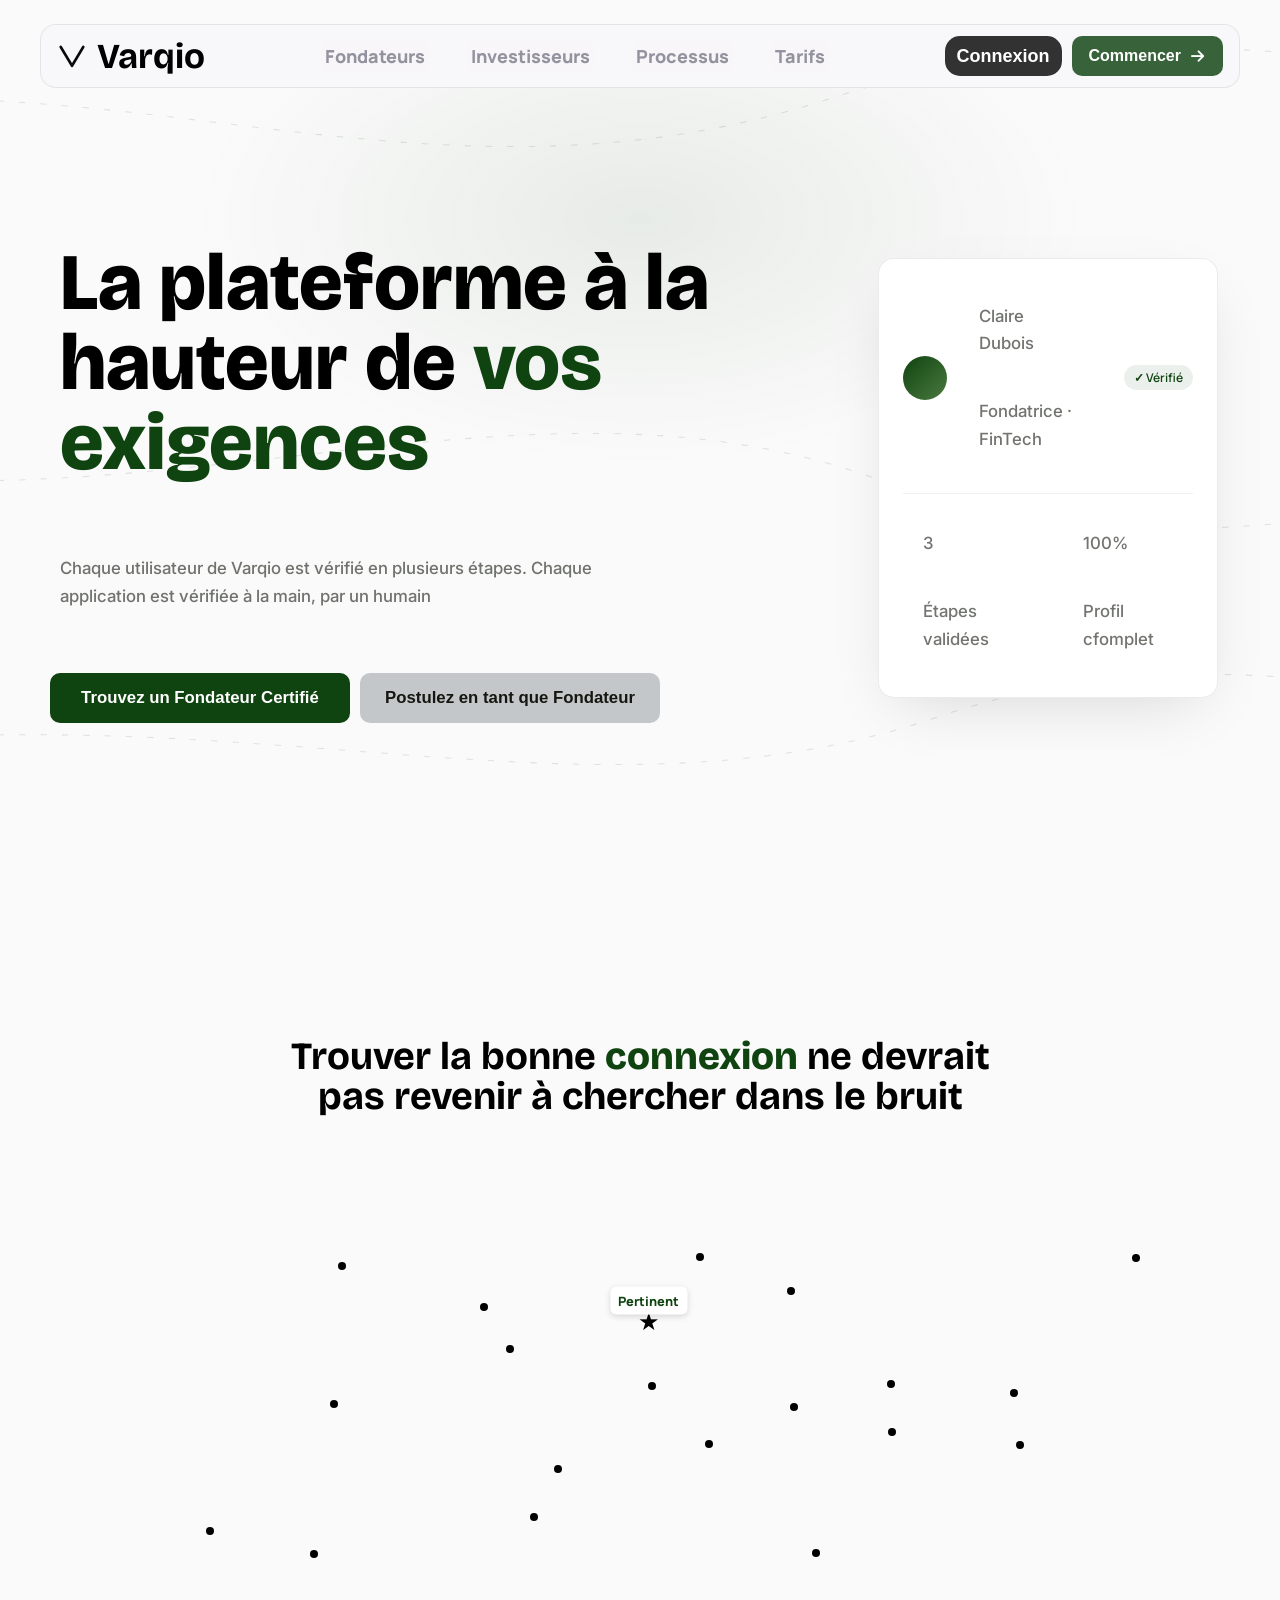
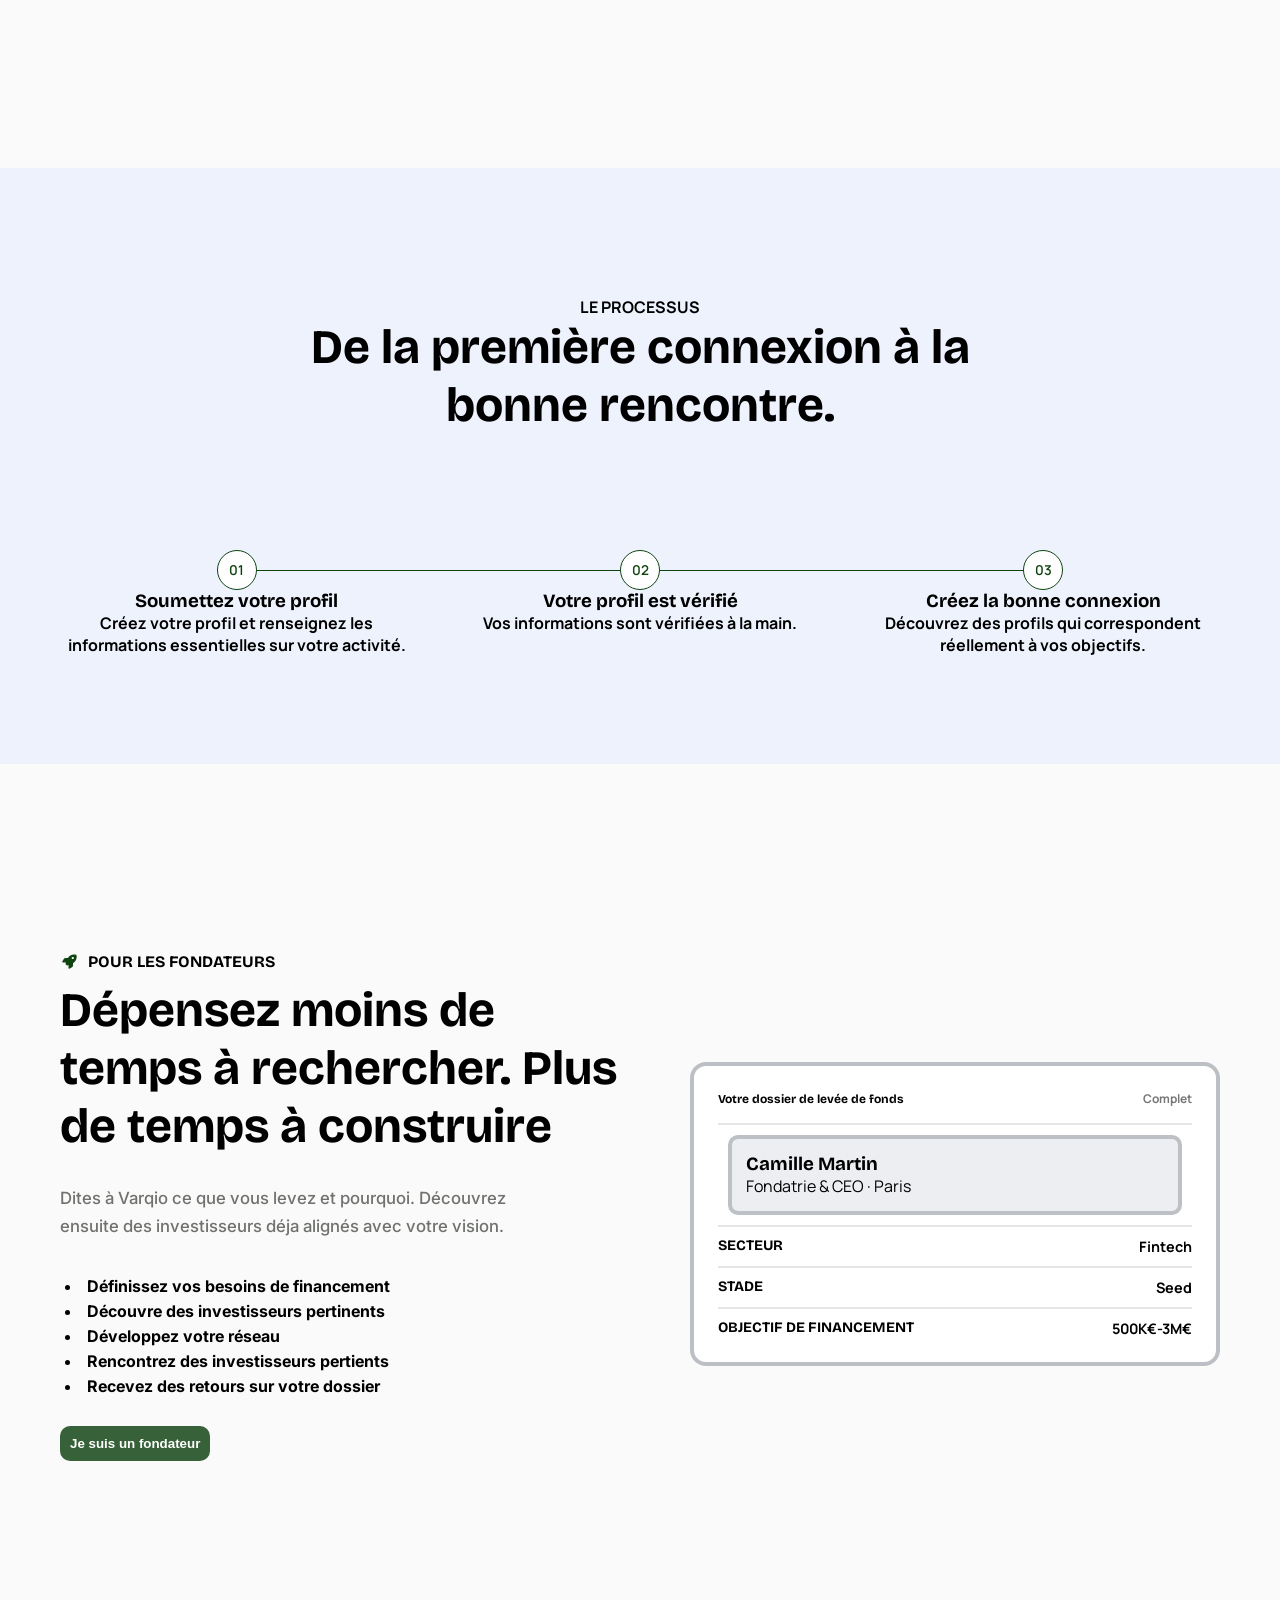
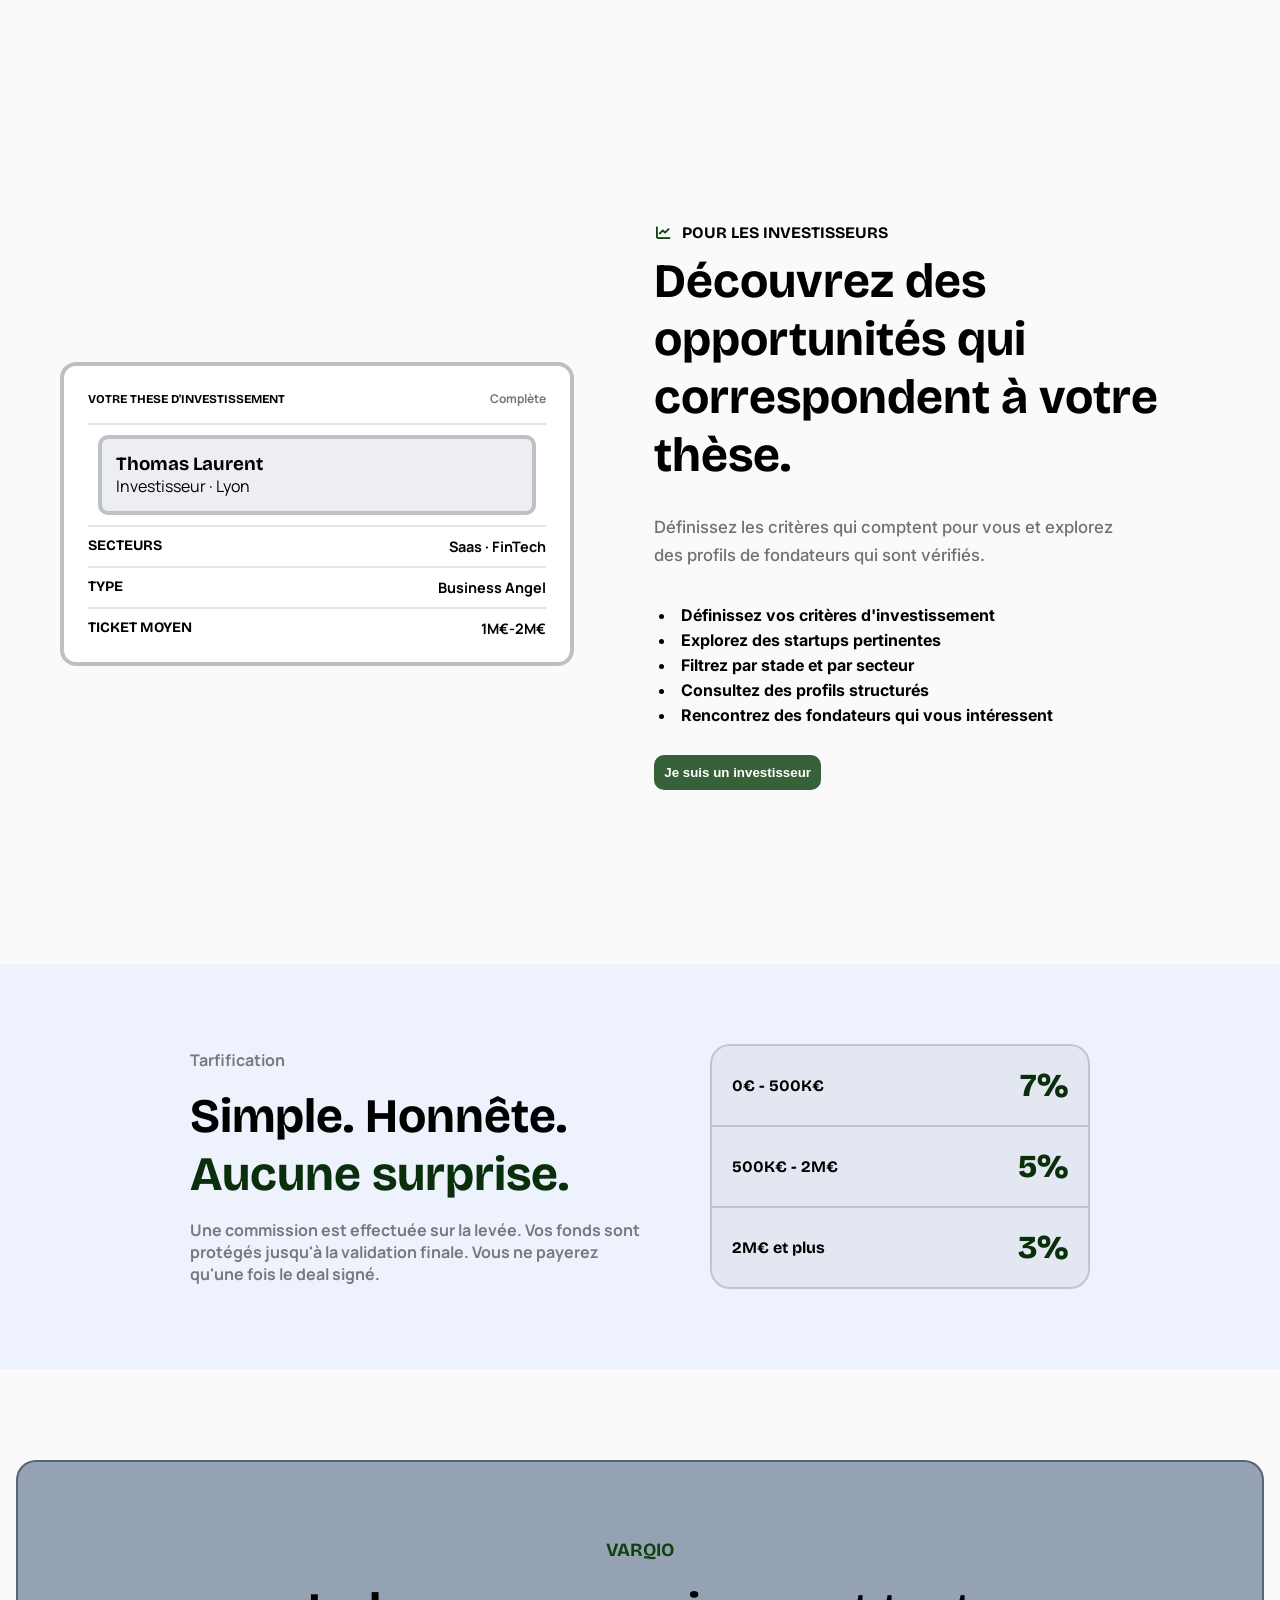
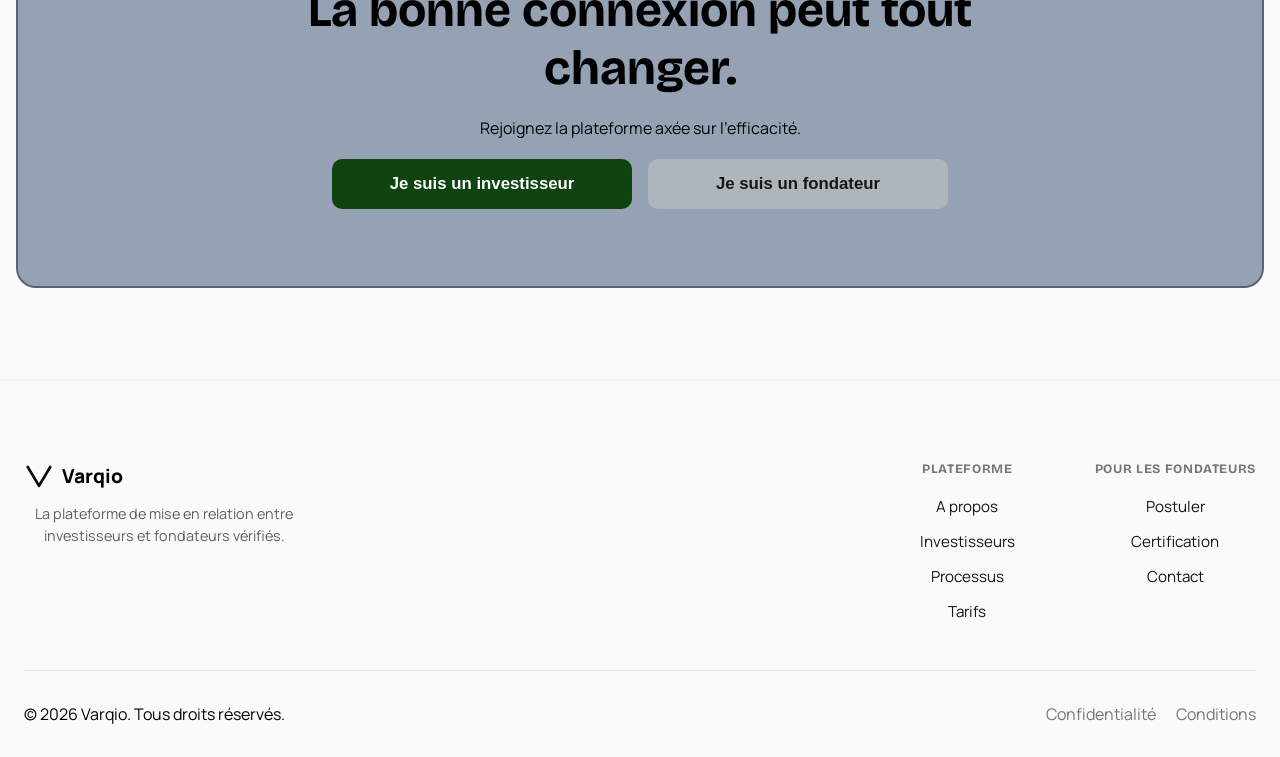
==== index.html @ ac3a2fd7 "Varqio 04/10/2026 v01" ====
<!DOCTYPE html>
<html lang="fr">
    <head>
        <meta charset="UTF-8">
        <meta name="viewport" content="width=device-width, initial-scale=1.0">
        <title>My Website</title> 
        <link rel="preconnect" href="https://fonts.googleapis.com">
        <link rel="preconnect" href="https://fonts.gstatic.com" crossorigin>
        <link href="https://fonts.googleapis.com/css2?family=Bricolage+Grotesque:opsz,wght@12..96,200..800&family=Inter:ital,opsz,wght@0,14..32,100..900;1,14..32,100..900&family=Manrope:wght@200..800&display=swap" rel="stylesheet">
        <link rel="stylesheet" href="CSS/Components/cards.css">
        <link rel="stylesheet" href="CSS/Components/buttons.css">
        <link rel="stylesheet" href="CSS/base/global.css">
        <link rel="stylesheet" href="CSS/base/typography.css">
        <link rel="stylesheet" href="CSS/Global/navbar.css">
        <link rel="stylesheet" href="CSS/Global/colors.css">
        <link rel="stylesheet" href="CSS/pages.css/home.css">
        <link rel="stylesheet" href="CSS/layout/footer.css">
        <link rel="stylesheet" href="CSS/layout/hero.css">
        <link rel="stylesheet" href="CSS/base/variables.css">
        <link rel="stylesheet" href="https://cdnjs.cloudflare.com/ajax/libs/font-awesome/6.7.2/css/all.min.css">
    </head>
    <body>
    <div class="scroll-progress"></div>
    <div class="bg-lines" aria-hidden="true">
        <svg class="bg-line bg-line-1" viewBox="0 0 1440 900" preserveAspectRatio="xMidYMid slice">
            <path d="M -200 150 C 200 50, 500 250, 900 120 S 1600 180, 1900 80"
                  fill="none" stroke="#0F4310" stroke-width="1" stroke-dasharray="6 14" />
        </svg>

        <svg class="bg-line bg-line-2" viewBox="0 0 1440 900" preserveAspectRatio="xMidYMid slice">
            <path d="M -200 450 C 250 550, 600 350, 950 480 S 1650 400, 1900 500"
                  fill="none" stroke="#0F4310" stroke-width="1" stroke-dasharray="6 14" />
        </svg>

        <svg class="bg-line bg-line-3" viewBox="0 0 1440 900" preserveAspectRatio="xMidYMid slice">
            <path d="M -200 750 C 300 650, 650 820, 1000 700 S 1650 780, 1900 680"
                  fill="none" stroke="#0F4310" stroke-width="1" stroke-dasharray="6 14" />
        </svg>
    </div>
        <nav class="navbar">

    <div>
        <button class="homeButton">
            <img src="Assets/Varqio-logo-LightTheme.svg" class="logoImage">
            <span class="logo-text">Varqio</span>
        </button>
    </div>

    <div class="nav-links">
        <a href="Pages/fondateurs.html" class="nvb-midlink">Fondateurs</a>
        <a class="nvb-midlink">Investisseurs</a>
        <a class="nvb-midlink">Processus</a>
        <a class="nvb-midlink">Tarifs</a>
    </div>

    <div class="nav-actions">
        <div class="right-navbar">
            <button class="right-navbtn">Connexion</button>
            <button class="request-button">Commencer<i class="fa-solid fa-arrow-right"></i></button>
        </div>

        <button class="menu-button" aria-label="Open menu">
            <span></span>
            <span></span>
            <span></span>
        </button>
    </div>

    </nav>
    <header class="hero">
        <div class="hero-grid">

        <div class="hero-content reveal-left">
            <div class="top-hero">
                <h1 class="home-h1"> La plateforme à la hauteur de <span> vos exigences</span></h1>
                
            </div>
            <p class="hero-p"> Chaque utilisateur de Varqio est vérifié en plusieurs étapes. Chaque application est vérifiée à la main, par un humain</p>
            <div class="hero-btns">
                <button class="investisseur-btn"> Trouvez un Fondateur Certifié </button>
                <button class="postul-btn"> Postulez en tant que Fondateur</button>
            </div>
        </div>

        <div class="hero-mockup reveal-up reveal-delay">
            <div class="founder-card">
                <div class="founder-card-top">
                    <div class="founder-avatar"></div>
                    <div>
                        <p class="founder-name">Claire Dubois</p>
                        <p class="founder-role">Fondatrice · FinTech</p>
                    </div>
                    <span class="verified-badge">✓ Vérifié</span>
                </div>
                <div class="founder-stats">
                    <div>
                        <p class="stat-value">3</p>
                        <p class="stat-label">Étapes validées</p>
                    </div>
                    <div>
                        <p class="stat-value">100%</p>
                        <p class="stat-label">Profil cfomplet</p>
                    </div>
                </div>
            </div>
        </div>

        </div>
        </header>
        <div class="homeprob">
            <div class="probspot">
                <h2 class="reveal-left"> Trouver la bonne <span>connexion</span> ne devrait pas revenir à chercher dans le bruit</h2>
                <div class="network reveal">

                </div>   
            </div>
        </div>
        <section class="HomeProcessus">

            <div class="homeprocess-header reveal-up">
                <p>LE PROCESSUS</p>
                 <h2>De la première connexion à la bonne rencontre.</h2>
            </div>

            <div class="process-line">
                
                <div class="process-connection"></div>

                <div class="process-step">
                    <span class="process-number">01</span>
                    <h3>Soumettez votre profil</h3>
                    <p>
                       Créez votre profil et renseignez
                        les informations essentielles sur votre activité.
                    </p>
                </div>

                <div class="process-step">
                    <span class="process-number">02</span>
                    <h3>Votre profil est vérifié</h3>
                    <p>
                       Vos informations sont vérifiées à la main.
                    </p>
                 </div>

                 <div class="process-step">
                        <span class="process-number">03</span>
                        <h3>Créez la bonne connexion</h3>
                    <p>
                       Découvrez des profils qui correspondent
                       réellement à vos objectifs.
                    </p>
                </div>

            </div>

        </section>
        <section  class="haudience-section">
            <div class="haudience-sec-content">
                <div class="ha-sec-left reveal-left">
                    <h4><i class="fa-solid fa-rocket"></i>POUR LES FONDATEURS</h4>
                    <h2>Dépensez moins de temps à rechercher. Plus de temps à construire</h2>
                    <p>Dites à Varqio ce que vous levez et pourquoi. Découvrez ensuite des investisseurs déja alignés avec votre vision.</p>
                    <ol class="audience-checklist">
                        <li>Définissez vos besoins de financement</li>
                        <li>Découvre des investisseurs pertinents</li>
                        <li>Développez votre réseau</li>
                        <li>Rencontrez des investisseurs pertients</li>
                        <li>Recevez des retours sur votre dossier</li>
                    </ol>
                    <button class="fond-btn" href="#">Je suis un fondateur</button>
                </div>
                <div class="has-card reveal-up reveal-delay">
                    <div class="has-header">
                        <h4 class="has-h4">Votre dossier de levée de fonds</h4>
                        <span>Complet</span>
                        
                    </div>
                    <hr>
                    <div class="has-profile">
                        <h3>Camille Martin</h3>
                        <span>Fondatrie & CEO · Paris </span>
                    </div>
                    <hr>
                    <div class="has-row">  <!-- has => Home Audience Section -->
                        <h4>SECTEUR</h4>
                        <strong>Fintech</strong>
                    </div>
                    <hr>
                    <div class="has-row">
                        <h4>STADE</h4>
                        <strong>Seed</strong>
                    </div>
                    <hr>
                    <div class="has-row-bottom">
                        <h4>OBJECTIF DE FINANCEMENT</h4>
                        <strong>500K€-3M€</strong>
                    </div>
                </div>
            </div>
        </section>
        <section  class="haudience-section">
            <div class="haudience-sec-content-2">
                <div class="has-card reveal-up reveal-delay">
                    <div class="has-header">
                        <h4 class="has-h4">VOTRE THESE D'INVESTISSEMENT</h4>
                        <span>Complète</span>
                        
                    </div>
                    <hr>
                    <div class="has-profile">
                        <h3>Thomas Laurent</h3>
                        <span>Investisseur · Lyon </span>
                    </div>
                    <hr>
                    <div class="has-row">  <!-- has => Home Audience Section -->
                        <h4>SECTEURS</h4>
                        <strong>Saas · FinTech</strong>
                    </div>
                    <hr>
                    <div class="has-row">
                        <h4>TYPE</h4>
                        <strong>Business Angel</strong>
                    </div>
                    <hr>
                    <div class="has-row-bottom">
                        <h4>TICKET MOYEN</h4>
                        <strong>1M€-2M€</strong>
                    </div>
                </div>
                <div class="ha-sec-left reveal-left">
                    <h4><i class="fa-solid fa-chart-line"></i>POUR LES INVESTISSEURS</h4>
                    <h2>Découvrez des opportunités qui correspondent à votre thèse.</h2>
                    <p>Définissez les critères qui comptent pour vous et explorez des profils de fondateurs qui sont vérifiés.</p>
                    <ol class="audience-checklist">
                        <li>Définissez vos critères d'investissement</li>
                        <li>Explorez des startups pertinentes</li>
                        <li>Filtrez par stade et par secteur</li>
                        <li>Consultez des profils structurés</li>
                        <li>Rencontrez des fondateurs qui vous intéressent</li>
                    </ol>
                    <button class="fond-btn" href="#">Je suis un investisseur</button>
                </div>
            </div>
        </section>
        
        <div class="tarif-home">
            <div class="tarif-h-content">
                <div class="tar-h-left reveal-left">
                    <p>Tarfification</p>
                    <h2>Simple. Honnête. <span>Aucune surprise.</span></h2>
                    <p>Une commission est effectuée sur la levée. Vos fonds sont protégés jusqu'à la validation finale. Vous ne payerez qu'une fois le deal signé.</p>
                </div>
                <div class="tar-h-card reveal-up reveal-delay">
                    <div class="pricing-row pricing-row-top"> 
                        <h4>0€ - 500K€</h4>
                        <strong>7%</strong>
                    </div>
                    <div class="pricing-row pricing-row-middle"> 
                        <h4>500K€ - 2M€</h4>
                        <strong>5%</strong>
                    </div>
                    <div class="pricing-row pricing-row-bottom"> 
                        <h4>2M€ et plus</h4>
                        <strong>3%</strong>
                    </div>
                </div>

            </div>
        </div>
        <div class="rej-home-div">
            <div class="rej-h-content">
                <div class="rej-home-card reveal-up">
                    <h3>VARQIO</h3>
                    <h2>La bonne connexion peut tout changer.</h2>
                    <p>Rejoignez la plateforme axée sur l'efficacité.</p>
                    <section class="rhc-btn-sec">                                               <!-- rhc = rejoindre - home- card  -->
                        <button class="investisseur-btn">Je suis un investisseur </button>
                        <button class="postul-btn">Je suis un fondateur</button>
                    </section>
                </div>
            </div>
        </div>
        <footer class="size-footer">
            <div class="footer-content">
                <div class="footer-brand">
                    <div class="footer-logo">
                        <img src="Assets/Varqio-logo-LightTheme.svg" class="logoImage">
                        <span class="footer-logo-text">Varqio</span>
                    </div>
                    <p class="footer-tagline">
                        La plateforme de mise en relation entre investisseurs et fondateurs vérifiés.
                    </p>
                </div>
                <div class="footer-links">
                    <div class="footer-col">
                        <h4>Plateforme</h4>
                        <a href="#">A propos</a>
                        <a href="#">Investisseurs</a>
                        <a href="#">Processus</a>
                        <a href="#">Tarifs</a>
                    </div>                                <!--MODIFIER CETTE PARTIE PLUS TARD-->
                    <div class="footer-col">
                        <h4>Pour les fondateurs</h4> 
                        <a href="#">Postuler</a>
                        <a href="#">Certification</a>
                        <a href="#">Contact</a>
                    </div>
                </div>
            </div>
            <div class="footer-bottom">
                <p>© 2026 Varqio. Tous droits réservés.</p>
                <div class="footer-legal">
                    <a href="#">Confidentialité</a>
                    <a href="#">Conditions</a>
                </div>
            </div>
        </footer>
        <script src="JS/points.js"></script>
        <script src="JS/process.js"></script>
        <script src="JS/menuButton.js"></script>
        <script src="JS/scrollReveal.js"></script>
        <script src="JS/scrollProgress.js"></script>
    </body>
</html>
---- CSS/Components/cards.css ----
.hero-homecard { 
    grid-template-columns: 1fr 1fr ;
    padding: clamp(18px, 1.8vw, 26px);
    background-color: #ffffff;
    border: 1px solid black;
    border-radius:  20px;
}

.probcard {
    border-left: 2px solid gray;
    width: 100%;
    max-width: 600px;
    min-height:300px;
    max-height: 500px;
    height: auto ;
    border: 2px solid black;
    background-color: #fff;
    text-align: left;
    border-radius: 10px;
    box-sizing: border-box;
    padding: 30px;
}

.cardicon {
    display:flex;
    justify-content: center;
    margin-bottom: 20px;
}

.has-card {
    width: 100%;
    

    border-radius: 16px;
    background-color: white;
    border: 4px solid #1e29384b;
    
    padding: 24px;
}

@media screen and (max-width: 1077px) {
    .has-card {
        max-width: 560px;
        margin: 0 auto;
    }
}
.has-header {
    display: flex;
    justify-content: space-between;
    align-items: center;;

    font-size: 0.75rem;
    font-weight: 700;
    color: #767676;
    margin-bottom: 16px;

}

.has-card hr {
    border: 1px solid rgba(0, 0, 0, 0.1)
}
.has-row {
    display: flex;
    justify-content: space-between;

    font-size: 0.9rem;
    font-weight: 700;

    padding: 10px 0;
}

.has-row-bottom {
    display: flex;
    justify-content: space-between;

    font-size: 0.9rem;
    font-weight: 700;

    padding: 10px 0 0 0;
}

.has-profile {
    display: flex;
    flex-direction: column;

    border-radius: 10px;
    border: 4px solid #bdc0c4;
    background-color: #24395e15;


    padding: 14px;
    margin: 10px;
}

.has-profile h3, .has-profile span{
    text-align: left;
}

.tar-h-card {
    width: 100%;
    max-width: 400px;

    margin: 0 auto; /* centre la carte dans sa colonne */

    border-radius: 20px;
    background-color: #bdc1c938;
}


.pricing-row {
    display: flex;
    justify-content: space-between;
    align-items: center;

     padding: clamp(14px, 2vw, 20px);
}

.pricing-row h4{
    font-family: 'Bricolage Grotesque', sans-serif;
}

.pricing-row > strong{
    font-size: clamp(1.6rem, 4vw, 2rem);
    font-family: 'Bricolage Grotesque', sans-serif;
    font-weight: 900;
    color: var(--couleur-maindeep1);
}

.pricing-row-top {
    border-width: 2px 2px 1px 2px;
    border-style: solid;
    border-color: rgba(0, 0, 0, 0.15);
    border-radius: 20px 20px 0 0;
}

.pricing-row-middle {
    border-width: 1px 2px;
    border-style: solid;
    border-color: rgba(0, 0, 0, 0.15);
}

.pricing-row-bottom {
    border-width: 1px 2px 2px 2px;
    border-style: solid;
    border-color:rgba(0, 0, 0, 0.15);
    border-radius: 0 0 20px 20px;
}

.rej-home-card {
    position: relative;
    overflow: hidden;

    width:100%;

    display: flex;
    flex-direction: column;
    align-items: center;
    justify-content: center;

    background-color: #2c476c7c;
    border-radius: 20px;
    border: 2px solid #0d152071;

   
    gap: 20px;
    margin: 40px auto;
    padding: clamp(28px, 6vw, 80px);
}

.rej-home-card::before {
    content: "";
    position: absolute;
    inset: 0;

    background-image: radial-gradient(
        circle at center,
        #0f4310b2,
        #98a6b8
    );

    opacity: 0;
    z-index: 0;

    transition: opacity 2.5s ease;
}

.rej-home-card:hover::before {
    opacity: 1;
}

.rej-home-card > * {
    position: relative;
    z-index: 1;
}

.rej-home-card h3 {
    color: var(--coul-princ)
}

.rej-home-card h2 {
    max-width:70%;
}
---- CSS/Components/buttons.css ----
.request-button {
  display: inline-flex;
  align-items: center;
  justify-content: center;

   gap: 8px;

  
  border-radius: 10px;
  height: 40px;
  padding: 10px 16px;
    
  background: #0f4310d2;
  color: white;

  border: none;
  cursor: pointer;

  position: relative;
  overflow: hidden;

  transition: border-color 0.25s ease, background-color 0.5s ease;
  
  font-weight: 600;
  font-size: 1rem;
}
.request-button:hover {
  border-color: #0F4310;
  background-color: #0f4310;
}

@media (max-width: 749px) { 
    .request-button {
        min-width: 50%;
    }
    .right-navbtn {
        min-width: 50%;
    }
}


.investisseur-btn {
    max-width:80%;
    height: 50px;
    
    padding: 16px;
    
    align-items: center;
    border-radius: 6px;

    background-color: #0F4310;
    color: white;
    border: none;
    transition: transform 0.25s ease, box-shadow 0.25s ease;

    cursor: pointer;
} 
.investisseur-btn:hover {
    transform: translate(0px, -2px); 
    box-shadow: 0 8px 24px -6px #0F4310;
} 

.investisseur-btn:hover,
.request-button:hover {
    background-color: var(--couleur-maindeep1);
    transform: translateY(-2px);
    box-shadow: 0 8px 24px -6px var(--couleur-main1);
}


.postul-btn {
    max-width:80%;
    padding: 16px;
    border-radius: 6px;
    background-color: #b6bbbdcc;
    border: 2px solid rgb(85, 80, 80);
    cursor: pointer;

    border-color: rgba(20, 23, 15, 0.2);
    color: var(--encre);

}

.postul-btn:hover {
    border-color: var(--couleur-maindeep1);
    color: var(--couleur-maindeep1);
    transform: translateY(-2px);
}

.investisseur-btn,
.postul-btn,
.request-button {
    display: inline-flex;
    align-items: center;
    justify-content: center;
    gap: 8px;

    border-radius: 10px;
    border: 1.5px solid transparent;

    font-family: 'Space Grotesk', sans-serif;
    font-weight: 600;
    cursor: pointer;

    transition: background-color 0.25s ease, border-color 0.25s ease, transform 0.15s ease, box-shadow 0.25s ease;
}

.investisseur-btn,
.postul-btn {
    height: 50px;
    padding: 0 22px;
    font-size: 1.05rem;
    width: 300px;
}

.hero-btns {
    display: flex;
    margin: 10px ;
    gap: 10px;
}


.investisseur-btn:hover,
.request-button:hover {
    background-color: var(--couleur-main1);
    transform: translateY(-2px);
    box-shadow: 0 8px 24px -6px var(--couleur-maindeep1);
}
@media screen and (max-width: 900px) {
    .hero-btns {
        display: flex;
        justify-content: center;
        flex-wrap: wrap;
        margin:10px;
        gap: 10px;
    }
    .investisseur-btn,
    .postul-btn {
        height: 50px;
        padding: 0 22px;
        font-size: 1.05rem;
        width: 300px;
    }   
}

.fond-btn {
    max-width: max-content;
    background-color: #376239;
    color: white;
    font-weight: 600;
   
    border-radius: 10px;
    border:none;
    padding: 10px;
    margin: 15px 15px 15px 0;
    transition: transform 0.8s ease-in-out, box-shadow 0.8s ease, background-color 0.8s ease;
}

.fond-btn:hover {
    cursor: pointer;
    transform: scale(1.05);
    background-color: var(--couleur-main1);
    box-shadow: 0 0 20px  0.5px #0F4310;
}

.has-btn {
    display: flex;
    align-items: center;
    justify-content: space-between;
    
    gap: 8px;

    width: 100%;

    padding: 10px;
    margin-top: 15px;

    border-radius: 10px;
    border: none;

    background-color: #0F4310;
    color: white;

    font-family: 'Bricolage Grotesque', sans-serif;
    font-weight: 600;
    font-size: 1rem;

    cursor: pointer;
    transition: background-color 0.5s ease 0.1s, transform 0.5s ease 0.1s;
}

.has-btn:hover {
    background-color: #0A2F0C;
    transform: translate(0, -4px);
}

.has-btn i {
    background: transparent;
    transition: transform 0.5s ease;
}

.has-btn:hover i {
    transform: translate(6px, 0);
}
---- CSS/base/global.css ----
* {
    margin: 0;
    padding: 0;
    box-sizing: border-box;
}

:root {
    font-size: 16px;
}

html {
    overflow-x: clip;
}

@media (prefers-reduced-motion: no-preference) {
    html {
        scroll-behavior: smooth;
    }
}

body {
    display: flex;
    flex-direction: column;
    justify-content: center;
    text-align: center;
    
    background-color: #FAFAFA;
    color: black;
    font-family: "Manrope", sans-serif;    
}


.resizing * {
    transition: none !important;
}

::selection {
    background-color: #0f4310;
    color: #ffffff;
}

/* Barre de défilement */
::-webkit-scrollbar {
    width: 10px;
}

::-webkit-scrollbar-track {
    background: transparent;
}

::-webkit-scrollbar-thumb {
    width:10px;

    background-color: rgba(15, 67, 16, 0.4);
    border-radius: 20px;

    border: 2px solid #FAFAFA;
    background-clip: padding-box;
}

::-webkit-scrollbar-thumb:hover {
    background-color: rgba(15, 67, 16, 0.6);
    border-width: 1px;
}

.scroll-progress {
    position: fixed;
    top: 0;
    left: 0;

    height: 3px;
    width: 0%;

    background-color: #0F4310;

    z-index: 200;

    transition: width 0.1s ease-out;
}

.bg-lines {
    position: fixed;
    inset: 0;

    z-index: -1;
    opacity: 0.12;

    pointer-events: none;
    overflow: hidden;
}

.bg-line {
    position: absolute;
    top: 0;
    left: -10%;

    width: 120%;
    height: 100%;

    will-change: transform, translate;
}

/* Deux animations par ligne : X (propriété "translate") et Y (propriété "transform"),
   avec des durées différentes pour que les arrêts ne coïncident jamais */
.bg-line-1 {
    animation:
        driftX1 16s linear infinite alternate,
        driftY1 11s linear infinite alternate;
}

.bg-line-2 {
    animation:
        driftX2 19s linear infinite alternate,
        driftY2 13s linear infinite alternate;
}

.bg-line-3 {
    animation:
        driftX3 21s linear infinite alternate,
        driftY3 17s linear infinite alternate;
}

@keyframes driftX1 { from { translate: 0 0; }     to { translate: -12% 0; } }
@keyframes driftY1 { from { transform: translateY(0); }    to { transform: translateY(40px); } }

@keyframes driftX2 { from { translate: -10% 0; }  to { translate: 8% 0; } }
@keyframes driftY2 { from { transform: translateY(0); }    to { transform: translateY(-50px); } }

@keyframes driftX3 { from { translate: 6% 0; }    to { translate: -10% 0; } }
@keyframes driftY3 { from { transform: translateY(25px); } to { transform: translateY(-30px); } }

@media (prefers-reduced-motion: reduce) {
    .bg-line {
        animation: none;
    }
}

.reveal,
.reveal-left,
.reveal-up {
    opacity: 0;
    transition: opacity 0.7s ease, transform 0.7s ease;
}

.reveal-left {
    transform: translateX(-30px);
}

.reveal-up {
    transform: translateY(24px);
}

.reveal.visible,
.reveal-left.visible,
.reveal-up.visible {
    opacity: 1;
    transform: translate(0, 0);
}

.reveal-delay {
    transition-delay: 0.18s;
}

@media (prefers-reduced-motion: reduce) {
    .reveal,
    .reveal-left,
     .reveal-up {
        opacity: 1;
        transform: none;
        transition: none;
     }
}
---- CSS/base/typography.css ----
.display-large {
    font-family: "Space Grotesk", sans-serif;
    font-size: 64px;
    font-weight: 600;
}

.display-medium {
    font-family: "Space Grotesk", sans-serif;
    font-size: 44px;
    font-weight: 600;
}

.headline-large {
    font-family: "Space Grotesk", sans-serif;
    font-size: 32px;
    font-weight: 600;
}

.body-large {
    font-family: Inter, sans-serif;
    font-size: 16px;
    font-weight: 400;
}

.label-small {
    font-family: "Plus Jakarta Sans", sans-serif;
    font-size: 12px;
    font-weight: 400;
    color: #938f97;
}

.nvb-midbtn{
    font-family:"Space Grotesk", sans-serif;
    font-size: 19px;
}

h1, h2, h3, h4, h5, h6, p{
    color: black;
}
h1, h2, h3, h4 {
    font-family: 'Bricolage Grotesque', sans-serif;
}

.home-h1 {
    font-weight: 800;
    font-size: clamp(3rem, 5vw + 1rem, 6rem);
    text-align: left;
    color: black;
}



@media screen and (max-width: 1020px) {
    .home-h1 {
        text-align: center;
    }
}

h2 {
    font-size: clamp(1.9rem, 4vw + 0.8rem, 3rem);
    font-weight: 700;
    color: black;
}



.HomeProcessus p {
    font-weight: 700;
}
---- CSS/Global/navbar.css ----
.navbar {
    display: flex;
    justify-content: space-between;
    align-items: center;

    position: sticky;
    top: 24px;
    z-index: 100;

    width: min(1200px, calc(100% - 32px));
    height: 64px;

    margin: 24px auto 0;
    padding: 0 16px;

    border: 1px solid rgba(0, 0, 0, 0.08);
    border-radius: 16px;

    background-color: rgba(248, 247, 250, 0.97);

    box-sizing: border-box;
}

.logo-text {
    font-size: 35px;
    font-family: 'Bricolage Grotesque', sans-serif;
    color: black;
    font-weight: 700;
}

.logoImage {
    width: 30px;
}

.homeButton {
    display: flex;
    align-items: center;
    gap: 10px;

    background: none;
    border: none;
}

.menu-button {
    display: flex;
    flex-direction: column;
    justify-content: center;
    align-items: center;

    gap: 5px;

    width: 40px;
    height: 40px;

    padding: 0;

    border: 2px solid rgba(128, 128, 128, 0.6);
    border-radius: 13px;

    background: none;
    cursor: pointer;
}

.menu-button span {
    display: block;

    width: 22px;
    height: 3px;

    background-color: rgb(100, 100, 100);

    transition:
        transform 0.3s ease,
        opacity 0.3s ease;
}

.menu-button.open span:nth-child(1) {
    transform: translate(0, 8px) rotate(45deg) scale(1.2);
}

.menu-button.open span:nth-child(2) {
    opacity: 0;
}

.menu-button.open span:nth-child(3) {
    transform: translate(0, -8px) rotate(-45deg) scale(1.2);
}

.nav-links {
    display: flex;
    flex-direction: column;
    gap: 20px;

    position: absolute;

    top: calc(100% + 10px);
    left: 0;
    right: 0;

    padding: 20px;

    background: #F8F7FA;

    border: 1px solid rgba(0, 0, 0, 0.08);
    border-radius: 16px;

    box-sizing: border-box;

    opacity: 0;
    visibility: hidden;
    transform: translateY(-8px);
    pointer-events: none;

    transition:
        opacity 0.4s ease,
        transform 0.4s ease,
        visibility 0s linear 0.25s;
}


.nav-links.open {
    opacity: 1;
    visibility: visible;
    transform: translateY(0);
    pointer-events: auto;

    background: rgba(255, 255, 255, 0.9);
    transition:
        opacity 0.4s ease,
        transform 0.4s ease,
        visibility 0s linear 0s;

}

.nvb-midlink {
    font-size: 18px;

    color: #93939f;
    background-color: #f8f7fabb;

    user-select:none;

    font-weight: 800;
    
    border-radius: 12px;

    text-decoration: none;

    padding: 5px;

    border: none;

    transition: background-color 0.4s ease;
}

.nvb-midlink:hover {
    background-color: rgba(200, 200, 200, 1);
    cursor: pointer;
}

.right-navbtn {
    color: white;
    background-color: rgba(0, 0, 0, 0.8);
    font-weight: 700;
    font-size: 18px;

    border-radius: 15px;
    padding: 8px 12px;
    height: 40px;

    border: none;

    transition: background-color 0.4s ease;
}

.right-navbtn:hover {
    background-color: rgba(140, 140, 140, 1);
}

.nav-actions {
    display: flex;
    align-items: center;
    gap: 16px;
}

.right-navbar {
    display: flex;
    align-items: center;
    gap: 10px;
}

@media (max-width: 749px) {
    .right-navbar {
        display: none;
    }

    .right-navbar.in-menu {
        display: flex;
        flex-direction: column;
        gap: 15px;
        width: 100%;
    }
}

@media (min-width: 1100px) {

    .menu-button {
        display: none;
    }

    .nav-links {
        position: static;

        display: flex;
        flex-direction: row;
        align-items: center;
        gap: 36px;

        padding: 0;
        background: none;
        border: none;
        border-radius: 0;

        opacity: 1;
        visibility: visible;
        transform: none;
        pointer-events: auto;
        transition: none;
    }

    .right-navbar {
        font-family: "Space-Grotesk", sans-serif;
        font-size: 21px;
        font-weight: 700;
    }
}
---- CSS/Global/colors.css ----
:root {
    --coul-princ: #0f4310;
    --coul-secondaire: rgb(100, 100, 100);
    --coul-tertiaire: #edf2fc;
}
---- CSS/pages.css/home.css ----
.homeprob {
    display: flex;
    justify-content: center;
    padding:40px;
    min-height: 100vh;
    max-height: 100vh;
    align-items: center;
}

.probspot{
    max-width: 1300px ;  
    width: 100%;
    margin: 0 auto;
    display: flex;
    flex-direction: column;
    align-items: center;
}

.probspot h2{
    text-align: center;
    max-width: 750px;
    margin: 0 auto 20px;
    font-size: clamp(2rem, 3vw, 3rem);
    line-height: 1.05;
}

.hcardspot {
    display: flex;
    flex-wrap: wrap;
    justify-content: center ;
    width: 100%;
    gap: 70px;
    margin: 75px auto 0;
}

.probspot span {
    color: var(--coul-princ);
    font-weight: 800;
}


i {
    background-color: transparent;
    border-radius: 3px;
    font-size: 15px;
    color: #ffff;
    padding: 2px;
}

.optioncardh {
    display: flex;
    align-items: center;
    gap: 15px;
    transition: transform 0.2s ease;
    padding: 5Px;
}


.optioncardh:hover {
    transform: translate(6px, 0)
}

.network {
    position: relative;

    -webkit-tap-highlight-color: transparent;

    width: min(1300px, calc(100% - 40px));
    height: clamp(260px, 70vw, 400px);

    max-width: 1300px;

    overflow: hidden;
    z-index: 1;

    margin: 4rem auto 0;
}

.point {
    position: absolute;

    -webkit-tap-highlight-color: transparent;
    -webkit-user-select: none;
    user-select: none;

    width: 8px;
    height: 8px;

    border-radius: 50%;
    background: #000000;
    outline: none;

    transform: translate(-50%, -50%);

    z-index: 1;
}

.star {
    width: auto;
    height: auto;

    background: none;
    font-size: 24px;

    z-index: 10;
}

.star::before {
    content: "★" ;
}

.point-label {
    position: absolute;
    left: 50%;
    bottom: 22px;

    transform: translate(-50%, 0);

    opacity: 0;
    pointer-events: none;

    white-space: nowrap;

    padding: 5px 8px;
    border-radius: 6px;

    background: #ffffff;
    box-shadow: 0 2px 6px rgba(0, 0, 0, 0.15);

    font-size: 0.8rem;
    color: #000;

    z-index: 20;

    transition: opacity 0.3s ease;
}

.point:hover .point-label {
    opacity: 1;
}

.point.active .point-label {
    opacity: 1;
}

/* Label collé à un point proche du bord gauche : s'étend vers la droite */
.point-label.label-left {
    left: 0;
    transform: translate(0, 0);
}

/* Label collé à un point proche du bord droit : s'étend vers la gauche */
.point-label.label-right {
    left: auto;
    right: 0;
    transform: translate(0, 0);
}


/* Moins de points = ils peuvent être un peu plus gros et visibles sur petit écran */
@media (max-width: 500px) {
    .point {
        width: 10px;
        height: 10px;
    }
}

.HomeProcessus {
    height: auto;
    padding: 8rem 5%;

    display: flex;
    flex-direction: column;
    align-items: center;

    background-color: #edf2fc;
}


.homeprocessdiv {
    background-color: blue;
}

.homeprocess-header {
    text-align: center;
    max-width: 700px;
    margin-bottom: 6rem;
}

.process-step {
    width: 30%;
    text-align: center;

    opacity: 0;
    transform: translateY(30px);

    transition:
        opacity 0.7s ease,
        transform 0.7s ease;
}

.process-step.visible {
    opacity: 1;
    transform: translateY(0);
}

.process-line {
    position: relative;

    width: 100%;
    max-width: 1200px;

    display: flex;
    justify-content: space-between;
    align-items: flex-start;

    top: 20px;
}

.process-connection {
    position: absolute;

    top: 20px;
    left: 15%;
    right: 15%;

    height: 1px;

    background: #0F4310;

    transform: scaleX(0);
    transform-origin: left;

    transition: transform 1s ease;

    z-index: 0;
}

.process-line.visible .process-connection {
    transform: scaleX(1);
}

.process-number {
    display: inline-flex;
    align-items: center;
    justify-content: center;

    width: 40px;
    height: 40px;

    border: 1px solid #0F4310;
    border-radius: 50%;

    background: white;
    color: #0F4310;

    font-size: 0.85rem;
    font-weight: 600;

    position: relative;
    z-index: 2;
}

@media (max-width: 900px) {

    .HomeProcessus {
        height:auto;
        padding: 100px;
    }
    .process-line {
        flex-direction: column;
        align-items: stretch;

        gap: 2.5rem;
    }

    .process-step {
        width: 100%;
        max-width: 420px;

        display: flex;
        flex-direction: column;
        align-items: flex-start;
        text-align: left;

        padding-left: 60px;
        position: relative;
    }

    /* Le numéro sort de son flux normal, se colle à gauche */
    .process-step .process-number {
        position: absolute;
        top: 0;
        left: 0;
    }

    /* La ligne verticale passe par le centre des numéros, donc à gauche */
    .process-connection {
        top: 20px;
        left: 20px;
        right: auto;

        width: 1px;
        height: calc(100% - 0px);

        transform: scaleY(0);
        transform-origin: top;
    }

    .process-line.visible .process-connection {
        transform: scaleY(1);
    }
}


.haudience-section {
    width: 100vw;

    align-items: center;
    justify-content: center;
}

.haudience-sec-content {
    min-height: 100vh;
    display:grid;
    grid-template-columns: 1.1fr 1fr;
    align-items: center;
    justify-content: center;
    
    max-width: 1300px;
    margin: 0 auto;
    padding: 6rem 60px;
    gap: 3rem;
}

.ha-sec-left {
    display:flex;
    flex-direction: column;
    justify-content: left;

    gap: 10px;
}


.ha-sec-left h2{
    text-align: left;
}
.ha-sec-left p {
    width: 90%;
    max-width: 600px;
    
    margin: 0;

    text-align: left;
    font-size: 1.05rem;
    line-height: 1.65;
    padding: 20px 20px 20px 0;
    
    color: var(--mutée);
    font-weight: 500;
    font-family: 'Inter', sans-serif;
}

.ha-sec-left h4 {
    display: flex;
    align-items: center;
    gap: 10px;

    text-align: left;
}

.ha-sec-left h4 i {
    color: #0F4310;
    font-size: 0.9em;
    background-color: transparent;
}

.ha-sec-left li {
    list-style: disc; 
    list-style-position: inside;
    text-align:left;
    font-family: 'Inter', sans-serif;
    
    font-weight: 700;
    margin: 5px;
}

.haudience-sec-content-2 {
    min-height: 100vh;
    display:grid;
    grid-template-columns: 1fr 1.1fr;
    align-items: center;
    justify-content: center;
    
    max-width: 1300px;
    margin: 0 auto;
    padding: 6rem 60px;
    gap: 5rem;
}

@media screen and (max-width: 1077px) {
    .haudience-sec-content,
    .haudience-sec-content-2 {
        display: flex;
        align-items: stretch;
        min-height: auto;
        padding: 4rem 20px;
        gap: 2.5rem;
    }

    .haudience-sec-content {
        flex-direction: column;
    }

    .haudience-sec-content-2 {
        flex-direction: column-reverse;
    }

    .ha-sec-left {
        width: 100%;
    }
}

.tarif-home {
    display: flex;
    justify-content:center;
    align-items: center;

    height: auto;
    min-height:400px;
    width:100vw;
    background-color: #edf2fc;
}

.tarif-h-content {
    display: grid;
    grid-template-columns: 1.2fr 1fr;
    align-items: center;
    justify-content: center;
    

    max-width: 1100px;
    width: 100%;
    margin: 5rem auto;

    gap: 4rem;
    padding: 0 100px;

    box-sizing: border-box;

}


.tar-h-left {
    display:flex;
    flex-direction: column;
    gap: 1rem;
}

.tar-h-left span {
    color: var(--couleur-maindeep1);
}

.tar-h-left p, .tar-h-left h2 {
    text-align: left;
}

.tar-h-left p {
    font-weight: 700;
    color: rgba(0, 0, 0, 0.5);
}


@media screen and (max-width:790px) {
    .tarif-h-content {
        display:flex;
        flex-direction: column;
        justify-content: center;
        padding:3rem;
    }
    .tar-h-left p,.tar-h-left h2{
        text-align: center;
         width:100%;
    }
    .tar-h-left {
        display:flex;
        flex-direction: column;
        align-items: center;
        width:100%
    }
}

.rej-home-div {
    display:flex;
    justify-content: center;

    width: 100vw;
}

.rej-h-content {
    width: 100%;
    max-width: 1300px;

    display:flex;
    justify-content: center;
    align-items: center;

    margin: clamp(1.5rem, 4vw, 4rem) 16px;
}

.rhc-btn-sec {
    display:flex;
    justify-content: center;
    align-items: center;
 
    gap: 1rem;
}

@media screen and (max-width:726px) {
    .rhc-btn-sec {
        display:flex;
        justify-content: center;
        flex-direction: column;
        gap: 1rem;  
    }

    .footer-links {
        display:flex;
        justify-content: center;
    }
}
---- CSS/layout/footer.css ----
.size-footer {
    width:100%;
    max-width: 1300px;
    margin: 0 auto;
    padding: 5rem 24px 2rem;

    border-top: 2px solid #edf2fc ;
}

.footer-content {
    display: flex;
    justify-content: space-between;
    align-items: flex-start;
    flex-wrap: wrap;

    

    gap: 3rem;

    padding-bottom: 3rem;
}

.footer-links {
    display:flex;
    gap: 5rem;
}

.footer-col {
    display: flex;
    flex-direction: column;
    gap: 14px;
}

.footer-col h4 {
    font-family: 'Bricolage Grotesque', sans-serif;
    font-size: 0.8rem;
    font-weight: 700;
    letter-spacing: 0.04rem;
    text-transform: uppercase;

    color: #767676;
    margin: 0 0 6px;
}

.footer-col a {
    font-size: 0.95rem; 
    color: #12170F;
    text-decoration: none;

    transition: color 0.2s ease
}

.footer-col a:hover {
    color: #0F4310;
}

.footer-brand {
    max-width: 280px;
}

.footer-logo {
    display:flex;
    align-items: center;
    gap: 8px;

    margin-bottom: 12px;
}

.footer-logo, .footer-logo-text {
    font-size: 1.2rem;
    font-weight: 900;
}

.footer-tagline {
    font-size: 0.9rem;
    line-height: 1.55;
    color: #5B6259;
    margin: 0
}

.footer-bottom {
    display: flex;
    justify-content: space-between;
    align-items:center;
    flex-wrap: wrap;
    gap: 12px;

    padding-top: 2rem;
    border-top: 1px solid rgba(0, 0, 0, 0.08);
}

.footer-legal {
    display:flex;
    gap:20px;
}


.footer-legal a {
    color: #767676;
    text-decoration: none;

    transition: color 0.2s ease;
}

.footer-legal a:hover {
    color: #0F4310;
}

@media (max-width: 700px) {
    .footer-content {
        flex-direction: column;
    }

    .footer-links {
        gap: 3rem;
        width: 100%;
    }

    .footer-brand {
        max-width: 100%;
    }

    .footer-bottom {
        flex-direction: column;
        align-items: flex-start;
    }
}
---- CSS/layout/hero.css ----
.hero {
    position: relative;
    min-height: calc(100vh - 120px);

    display: flex;
    flex-direction: column;
    align-items: center;
    justify-content: center;
    overflow: hidden;
}


.hero::before {
    content: "";
    position: absolute;
    top: -200px;
    left: 50%;
    transform: translateX(-50%);

    width: 900px;
    height: 500px;

    background: radial-gradient(ellipse at center, rgba(15, 67, 16, 0.08), transparent 70%);

    pointer-events: none;
    z-index: 0;
    top: -120px;
    width: min(900px, 100%);
}

.hero-content {
    display: flex;
    flex-direction: column;
    align-items: flex-start;
    text-align: left;

    line-height: 1;
    gap: clamp(1.5rem, 2vw + 0.5rem, 2rem);

    width: 100%;
    max-width: 1300px;
}

.hero-content span {
    color: var(--couleur-main1);
}


.top-hero {
    display: flex;
    align-items: center;
    justify-content: center;

    gap: clamp(40px, 6vw, 90px);

    width: 100%;
    padding: 20px;
}

.hero p {
    width: 90%;
    max-width: 600px;

    margin: 0;

    text-align: left;
    font-size: 1.05rem;
    line-height: 1.65;
     padding: 20px;

    color: var(--mutée);
    font-weight: 500;
    font-family: 'Inter', sans-serif;
}

.hero-grid {
    display: grid;
    grid-template-columns: 2fr 1fr;
    align-items: center;
    gap: 3rem;

    max-width: 1200px;
    margin: 10px;
    
    position: relative;
    z-index: 1;
    
}


.hero-mockup {
    display: flex;
    justify-content: center;
}

.founder-card {
    width: 100%;
    max-width: 340px;

    background: white;
    border: 1px solid rgba(0, 0, 0, 0.08);
    border-radius: 16px;
    box-shadow: 0 20px 60px -20px rgba(0, 0, 0, 0.15);

    padding: 24px;
}

.founder-card-top {
    display: flex;
    align-items: center;
    gap: 12px;

    margin-bottom: 20px;
}

.founder-avatar {
    width: 44px;
    height: 44px;
    border-radius: 50%;
    background: linear-gradient(135deg, #0F4310, #4a7a3f);
    flex-shrink: 0;
}

.founder-name {
    font-weight: 700;
    font-size: 0.95rem;
    margin: 0;
}

.founder-role {
    font-size: 0.8rem;
    color: #767676;
    margin: 0;
}

.verified-badge {
    margin-left: auto;
    font-size: 0.75rem;
    font-weight: 600;
    color: #0F4310;
    background: rgba(15, 67, 16, 0.08);
    padding: 4px 10px;
    border-radius: 20px;
    white-space: nowrap;
}

.founder-stats {
    display: flex;
    gap: 24px;
    padding-top: 16px;
    border-top: 1px solid rgba(0, 0, 0, 0.06);
}

.stat-value {
    font-size: 1.4rem;
    font-weight: 800;
    color: #14170F;
    margin: 0;
}

.stat-label {
    font-size: 0.75rem;
    color: #767676;
    margin: 0;
}

@media (max-width: 1020px) {
    .hero-grid {
        display: flex;
        flex-direction: column;
        align-items: center;
        gap: 2rem;

        width: 100%;
        margin: 0;
        padding: 2rem 20px;
    }

    .hero-content {
        align-items: center;
        text-align: center;
        width: 100%;
        margin: 0;
    }

    .hero h1 {
        text-align: center;
    }

    .top-hero {
        padding: 0;
    }

    .hero p {
        width: 100%;
        padding: 10px 0;
        text-align: center;
    }

    .hero-btns {
        flex-wrap: wrap;
        justify-content: center;
        margin: 0;
    }

    .hero-mockup {
        width: 100%;
        margin-top: 0;
    }
}
---- CSS/base/variables.css ----
:root {
    --couleur-main1: #0F4310;
    --couleur-maindeep1: #0A2F0C;
    --encre: #14170F;
    --mutée: rgba(20, 23, 15, 0.6);
}
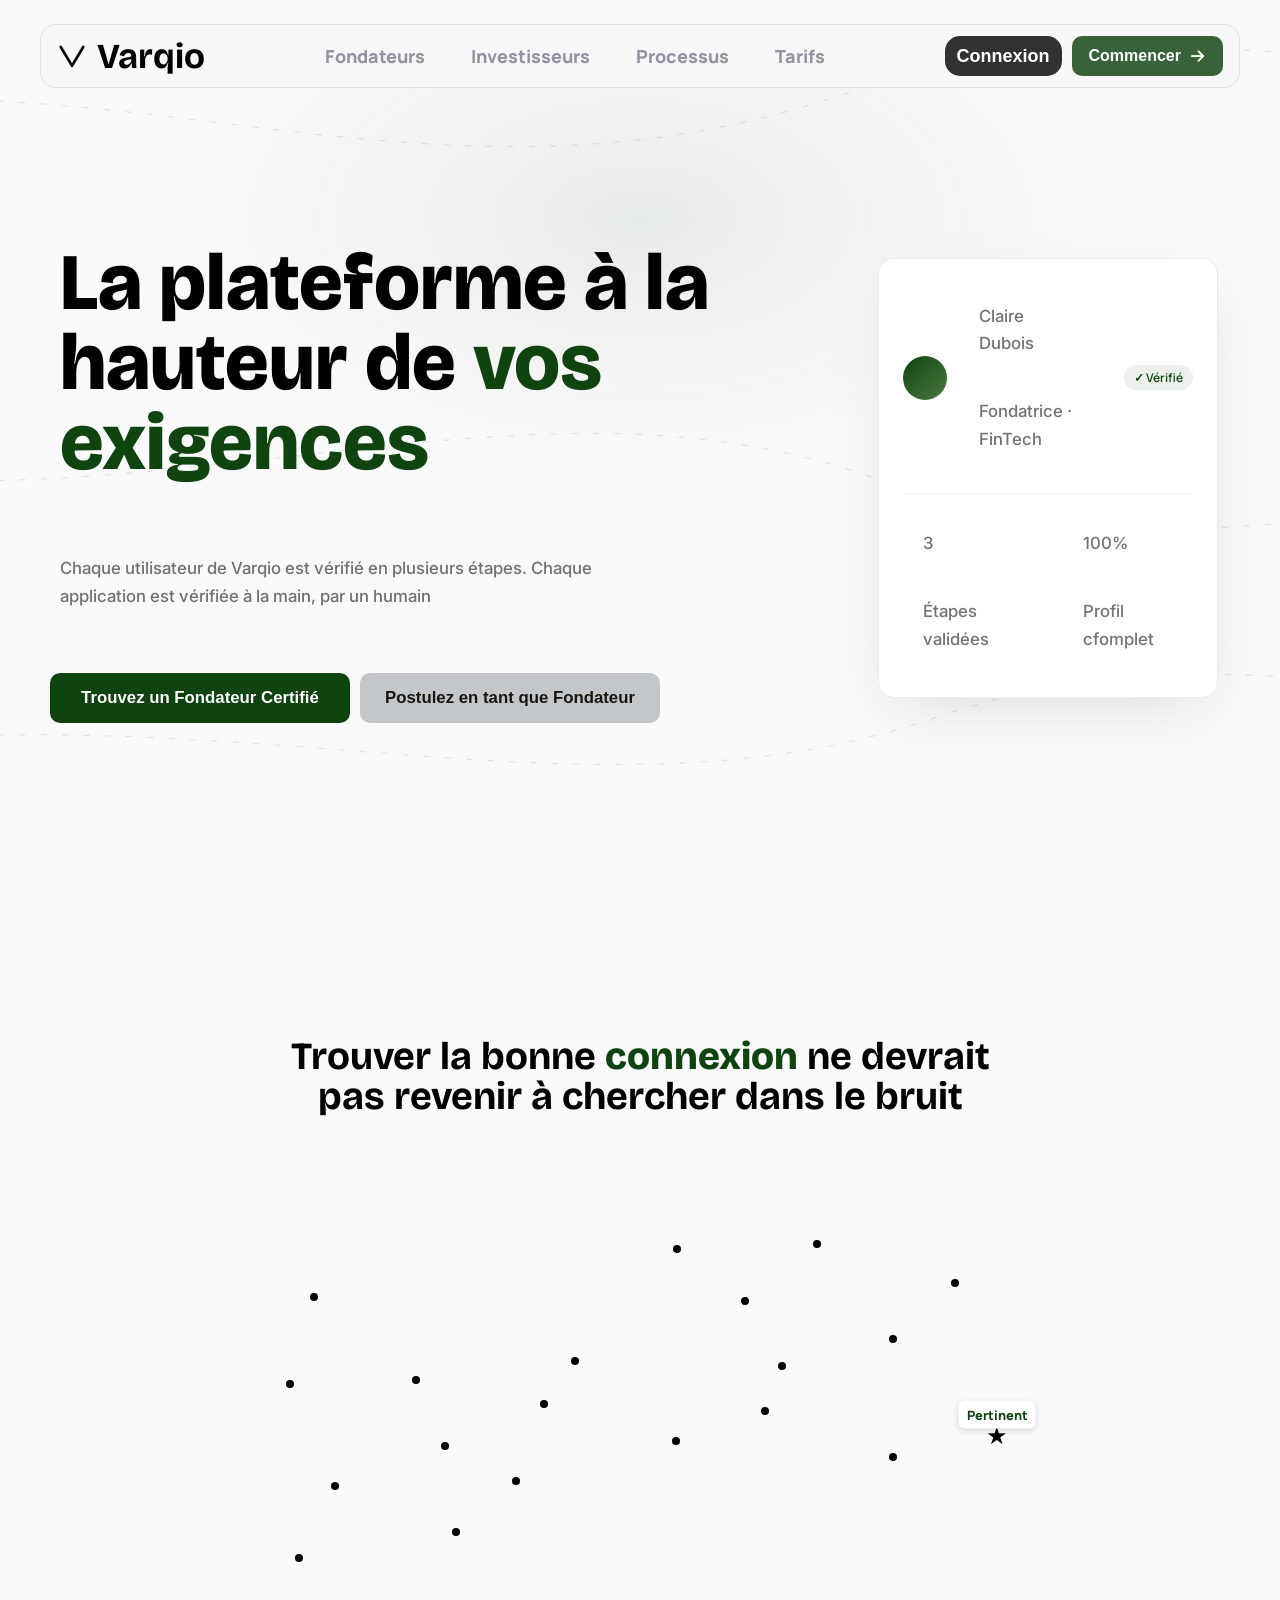
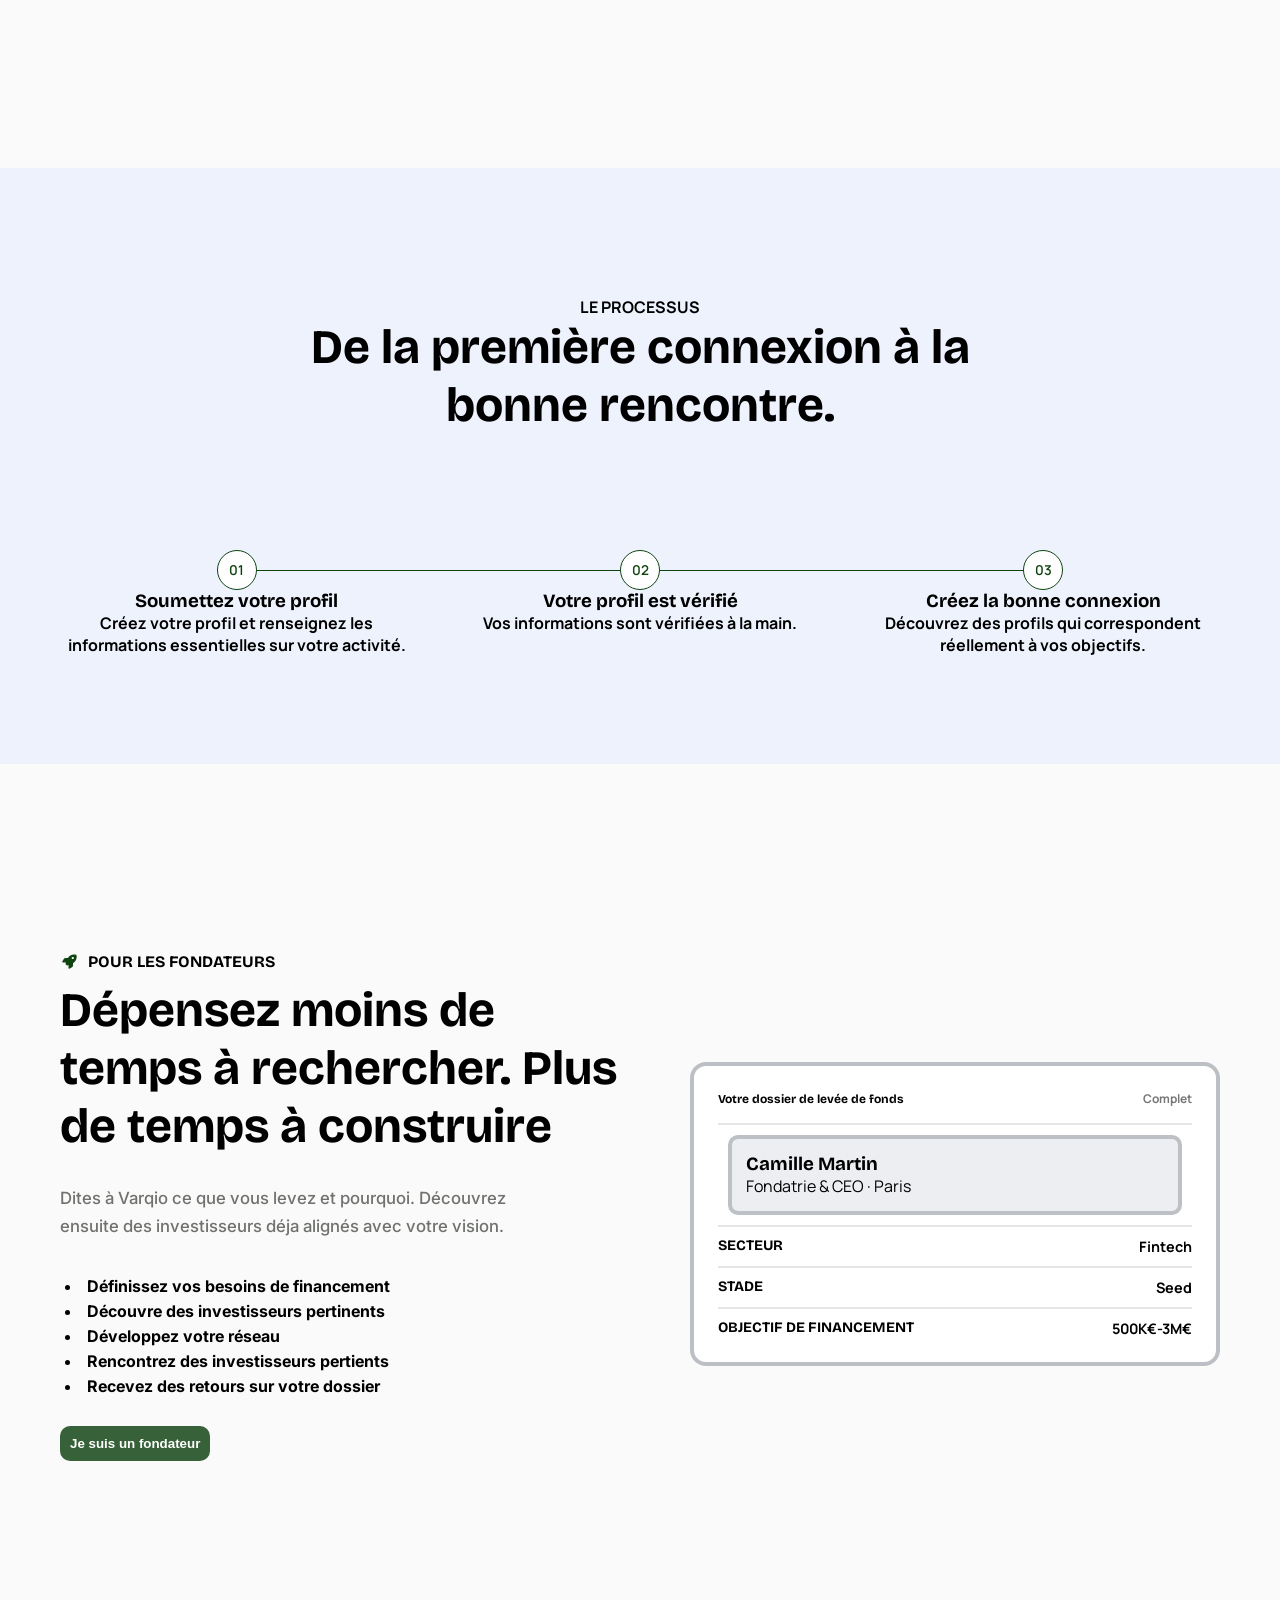
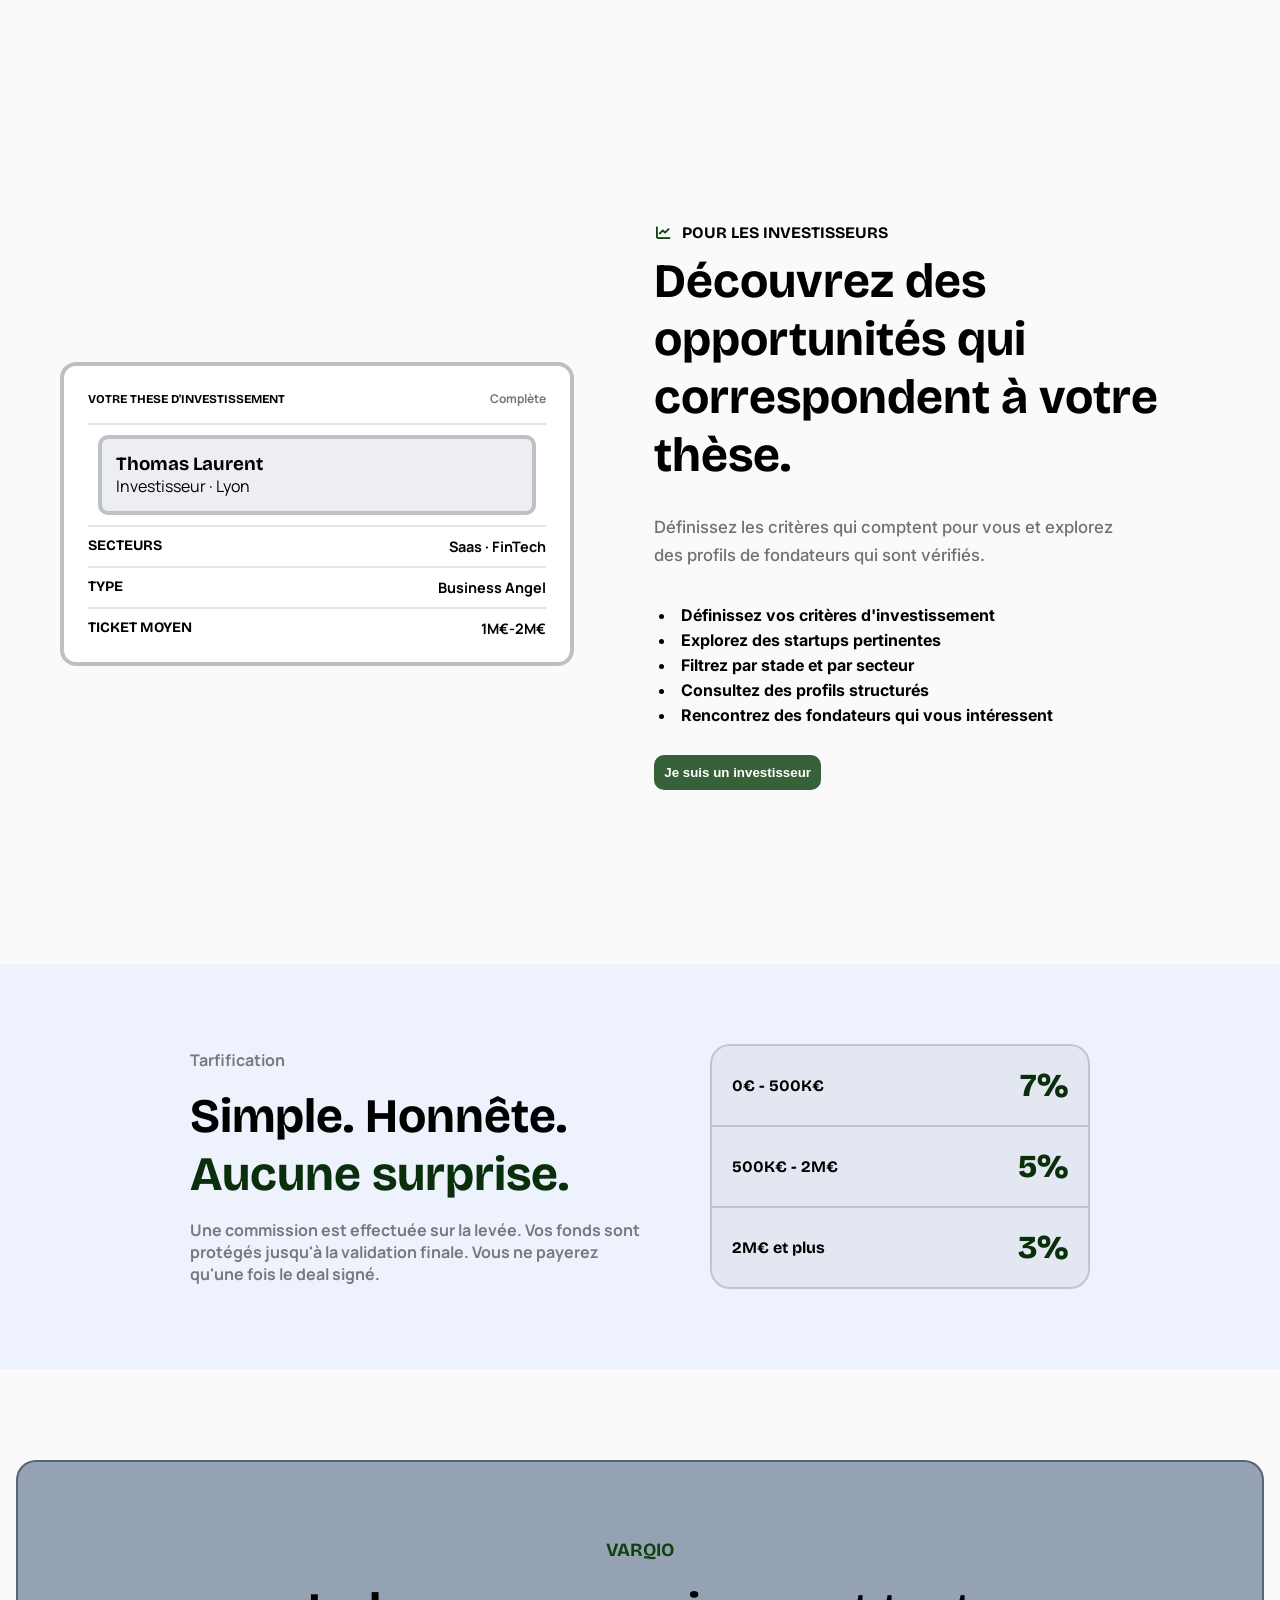
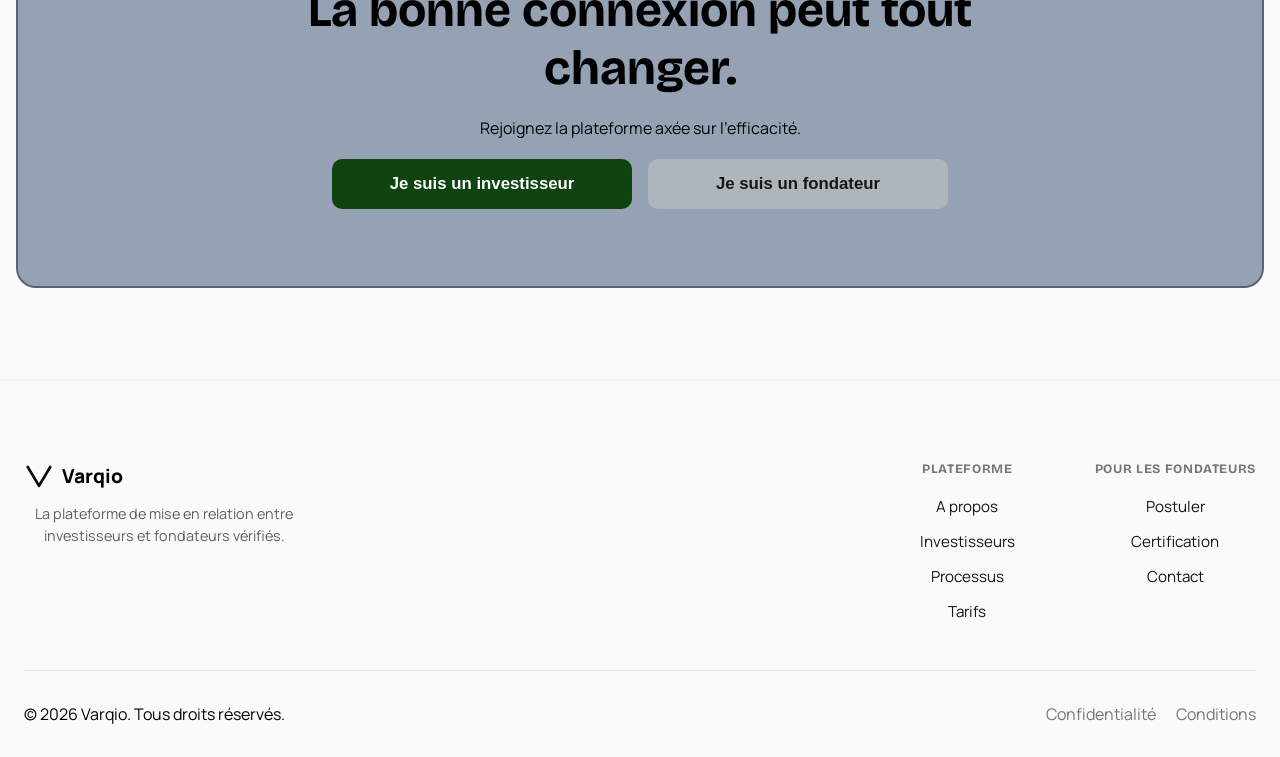
==== commit a345e0c3: "Varqio 05/10/2026" ====
--- a/index.html
+++ b/index.html
@@ -3,7 +3,7 @@
     <head>
         <meta charset="UTF-8">
         <meta name="viewport" content="width=device-width, initial-scale=1.0">
-        <title>My Website</title> 
+        <title>Varqio</title> 
         <link rel="preconnect" href="https://fonts.googleapis.com">
         <link rel="preconnect" href="https://fonts.gstatic.com" crossorigin>
         <link href="https://fonts.googleapis.com/css2?family=Bricolage+Grotesque:opsz,wght@12..96,200..800&family=Inter:ital,opsz,wght@0,14..32,100..900;1,14..32,100..900&family=Manrope:wght@200..800&display=swap" rel="stylesheet">
--- a/CSS/base/global.css
+++ b/CSS/base/global.css
@@ -169,4 +169,5 @@
         transform: none;
         transition: none;
      }
-}+}
+
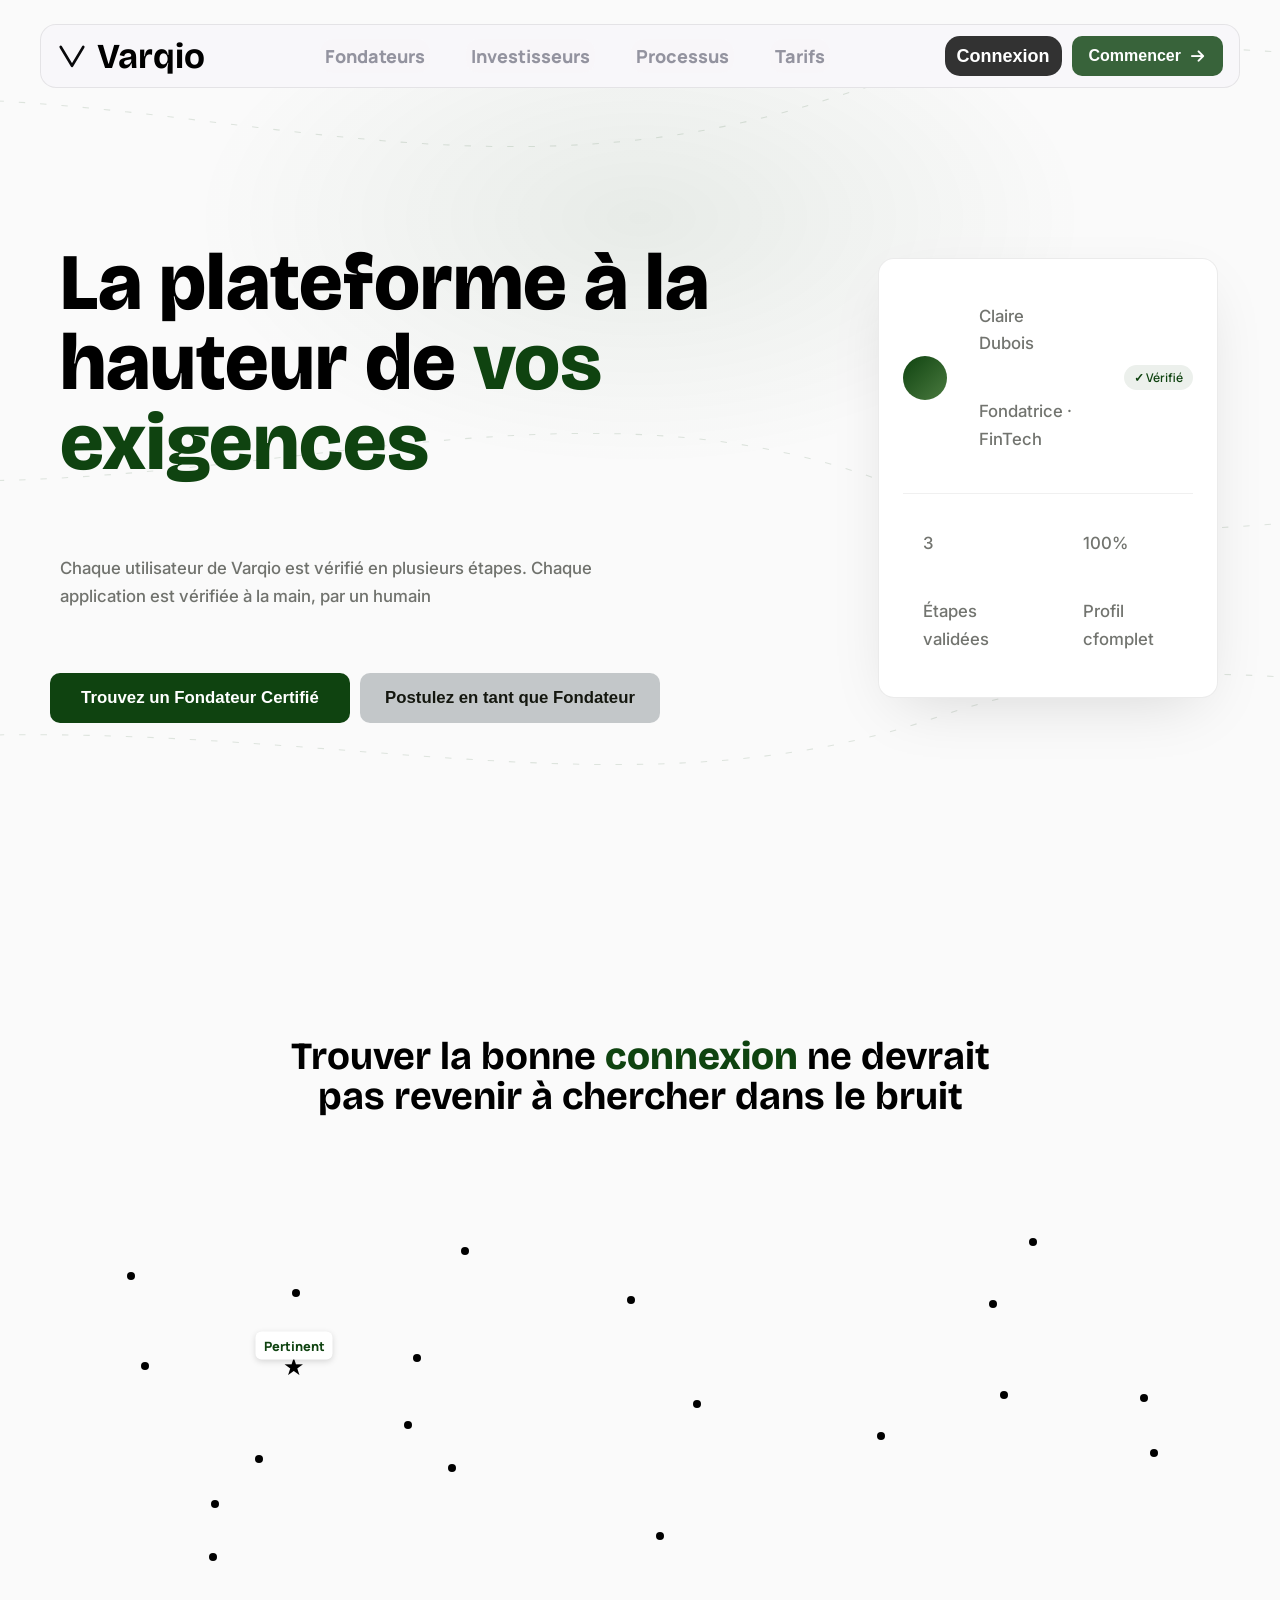
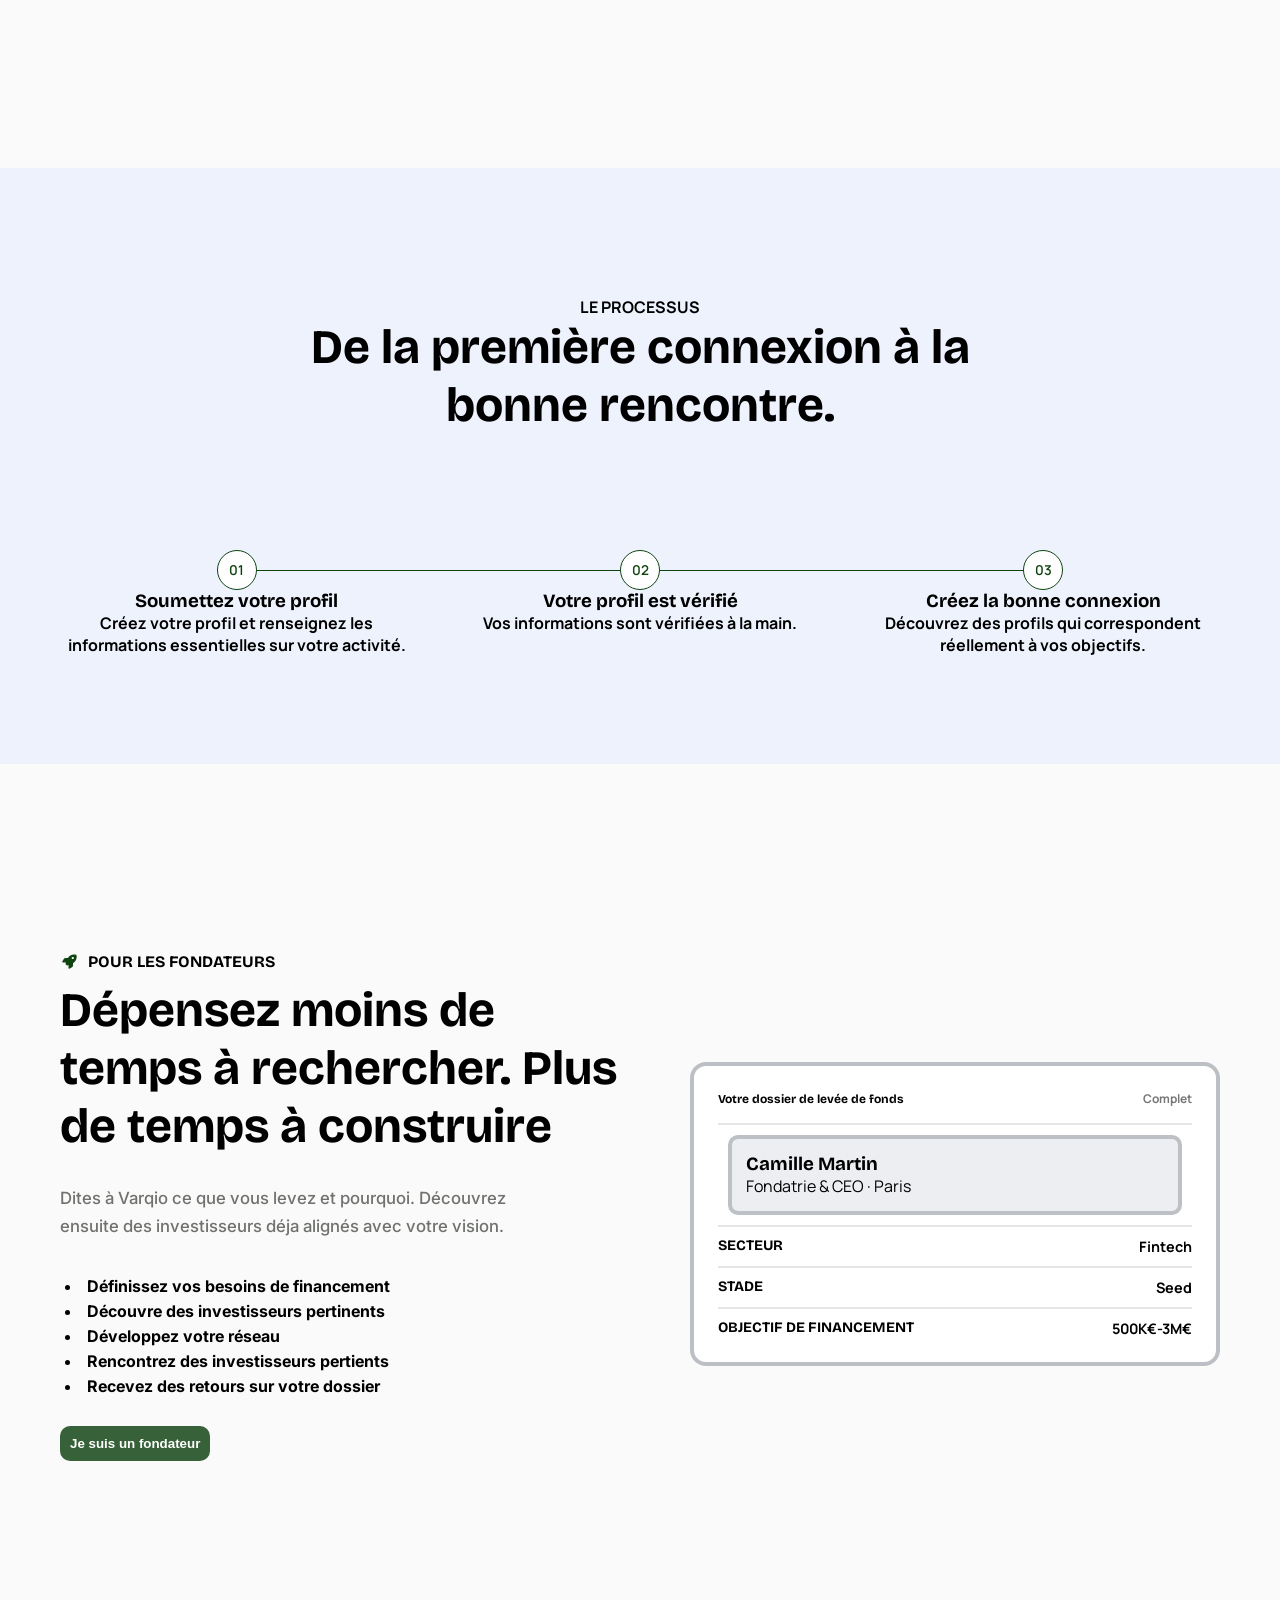
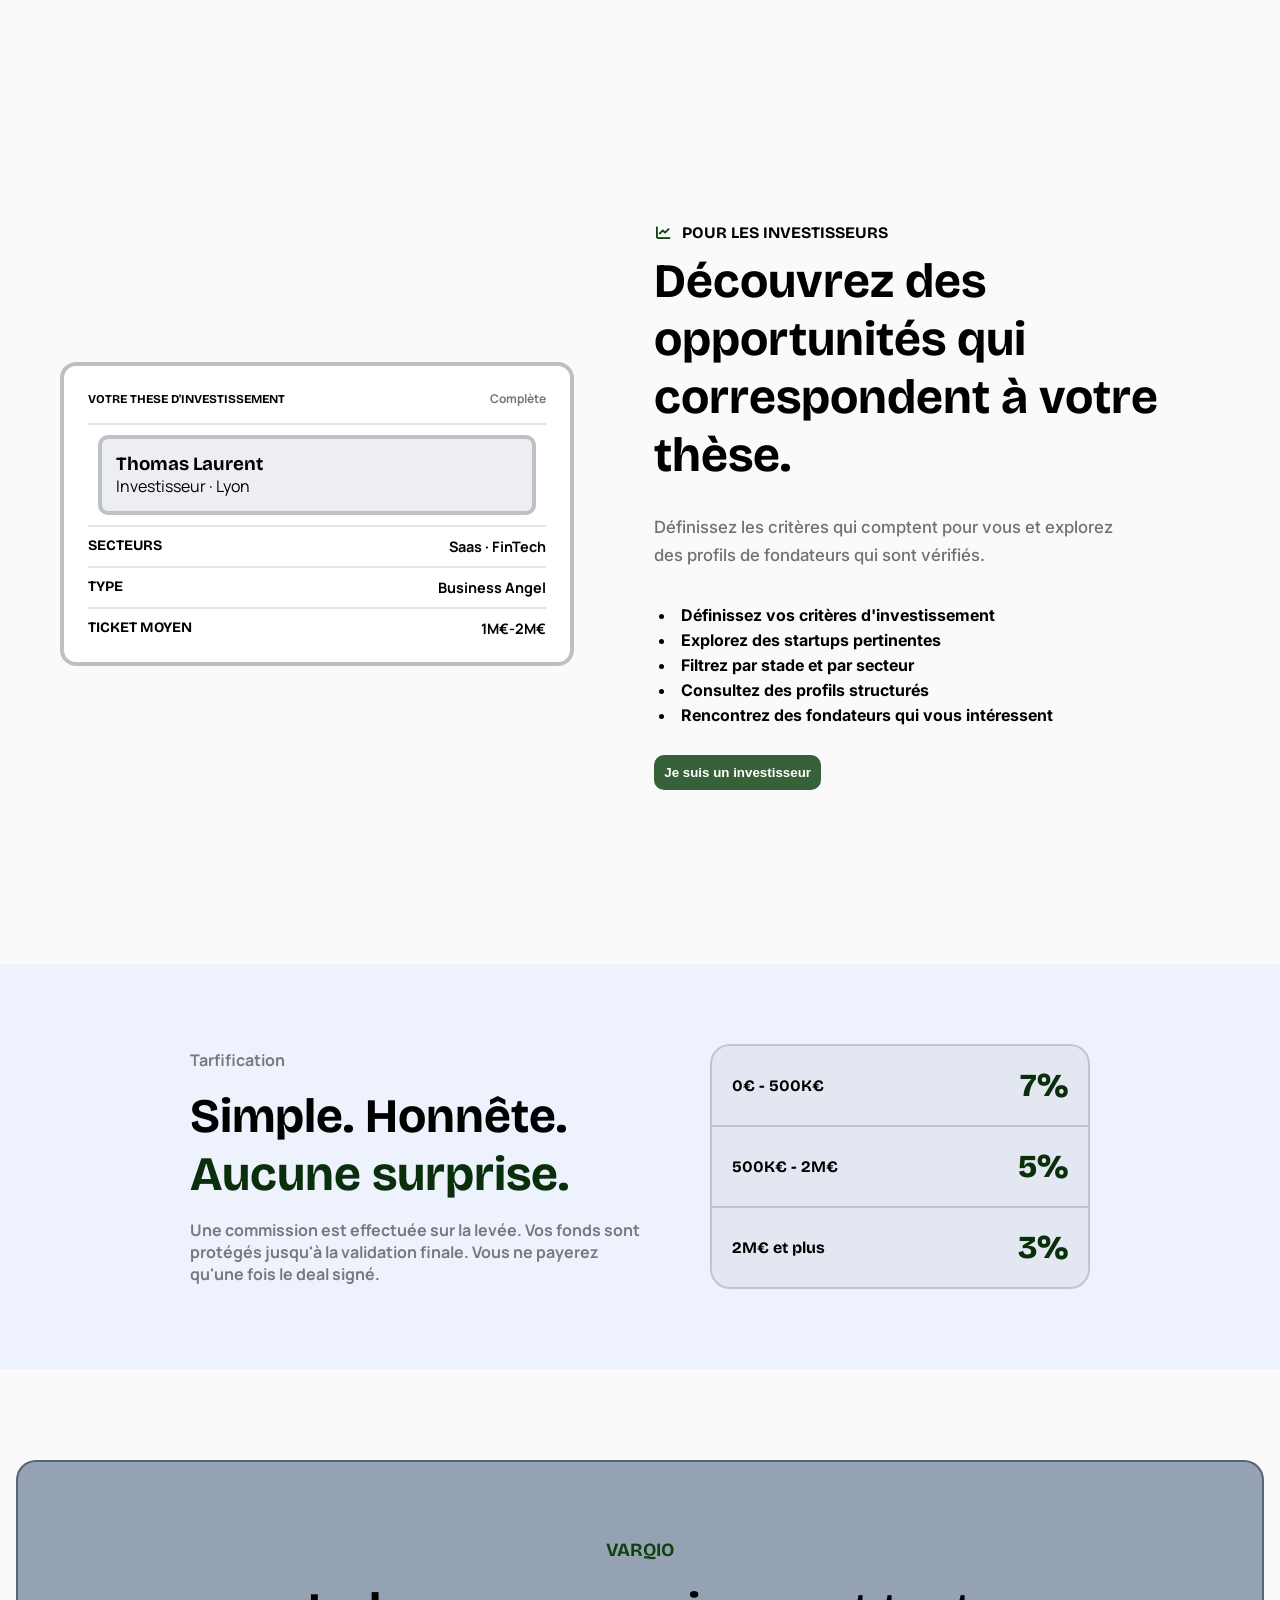
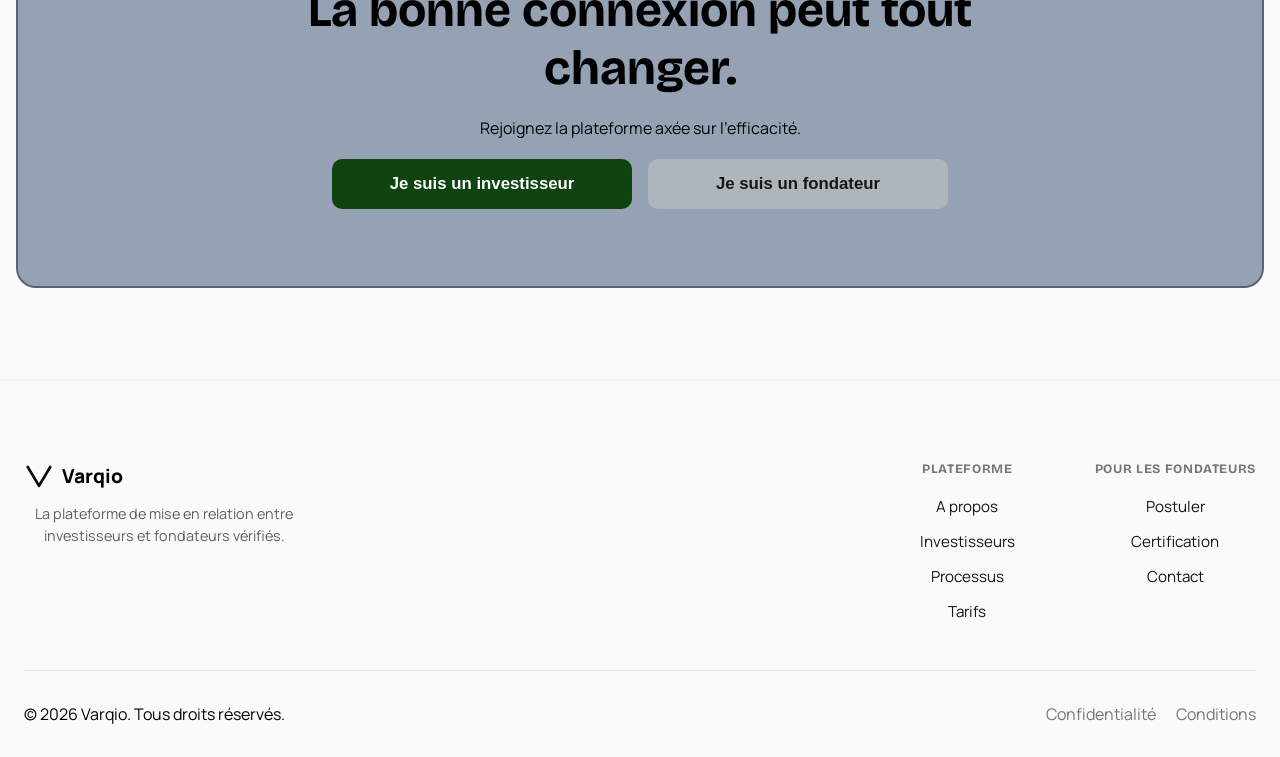
==== commit bf9a9357: "Varqio 02/10/2026" ====
--- a/index.html
+++ b/index.html
@@ -40,10 +40,10 @@
         <nav class="navbar">
 
     <div>
-        <button class="homeButton">
+        <span class="homeButton">
             <img src="Assets/Varqio-logo-LightTheme.svg" class="logoImage">
             <span class="logo-text">Varqio</span>
-        </button>
+        </span>
     </div>
 
     <div class="nav-links">
--- a/CSS/Global/navbar.css
+++ b/CSS/Global/navbar.css
@@ -39,6 +39,36 @@
 
     background: none;
     border: none;
+    
+    user-select: none;
+
+    text-decoration: none;
+}
+
+.animHButton {
+    position: relative;
+    overflow: hidden;
+}
+
+.animHButton::after {
+    content: "";
+    position:absolute;
+    left:0;
+    bottom:0;
+
+    width: 100%;
+    height: 2px;
+
+    background-color: #0F4310;
+
+    transform: scaleX(0);
+    transform-origin: left;
+
+    transition: transform 0.3s ease;
+}
+
+.animHButton:hover::after {
+    transform: scaleX(1);
 }
 
 .menu-button {
@@ -233,4 +263,21 @@
         font-size: 21px;
         font-weight: 700;
     }
+}
+
+.nvb-midlink.current-page {
+    color: #0F4310;
+    font-weight: 800;
+
+    pointer-events: none;
+    cursor: default;
+}
+
+.nvb-midlink.current-page:hover {
+    background-color: transparent;
+}
+
+.homeButton.is-home {
+    cursor: default;
+    pointer-events: none;
 }
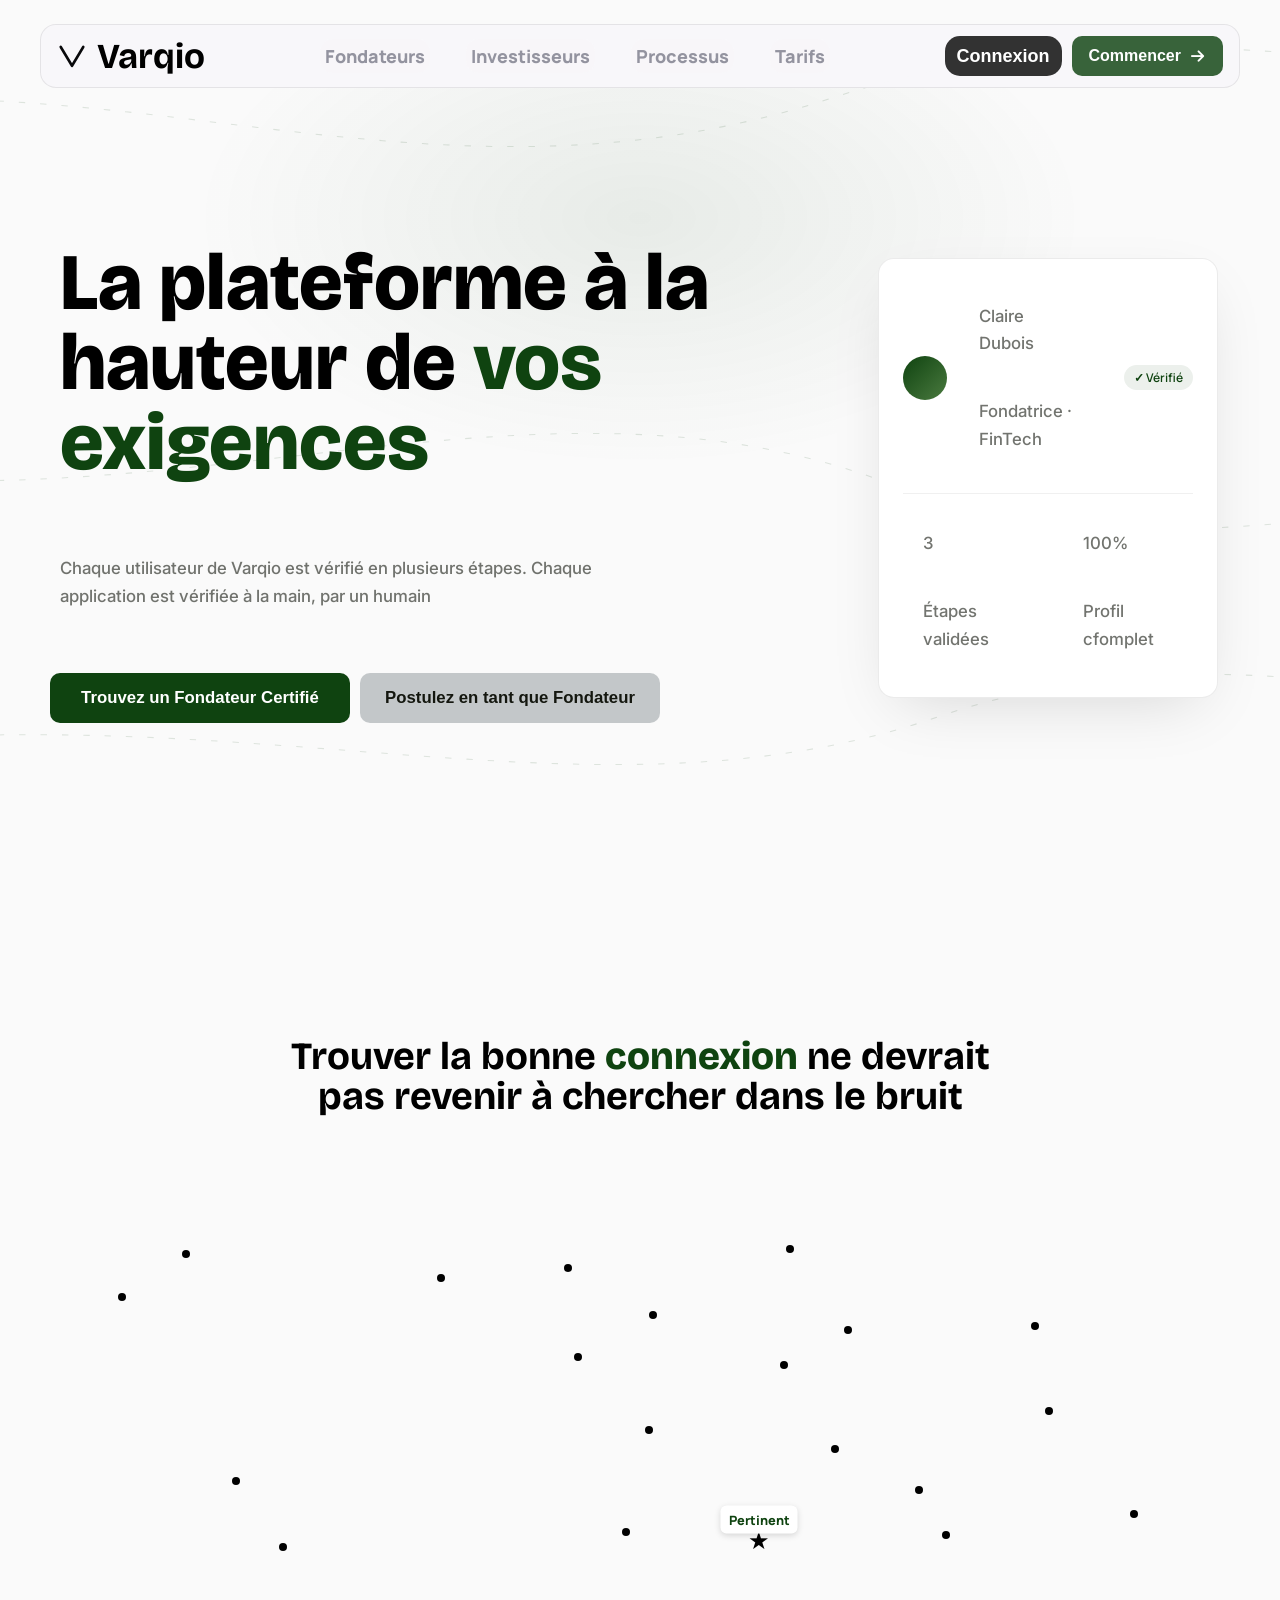
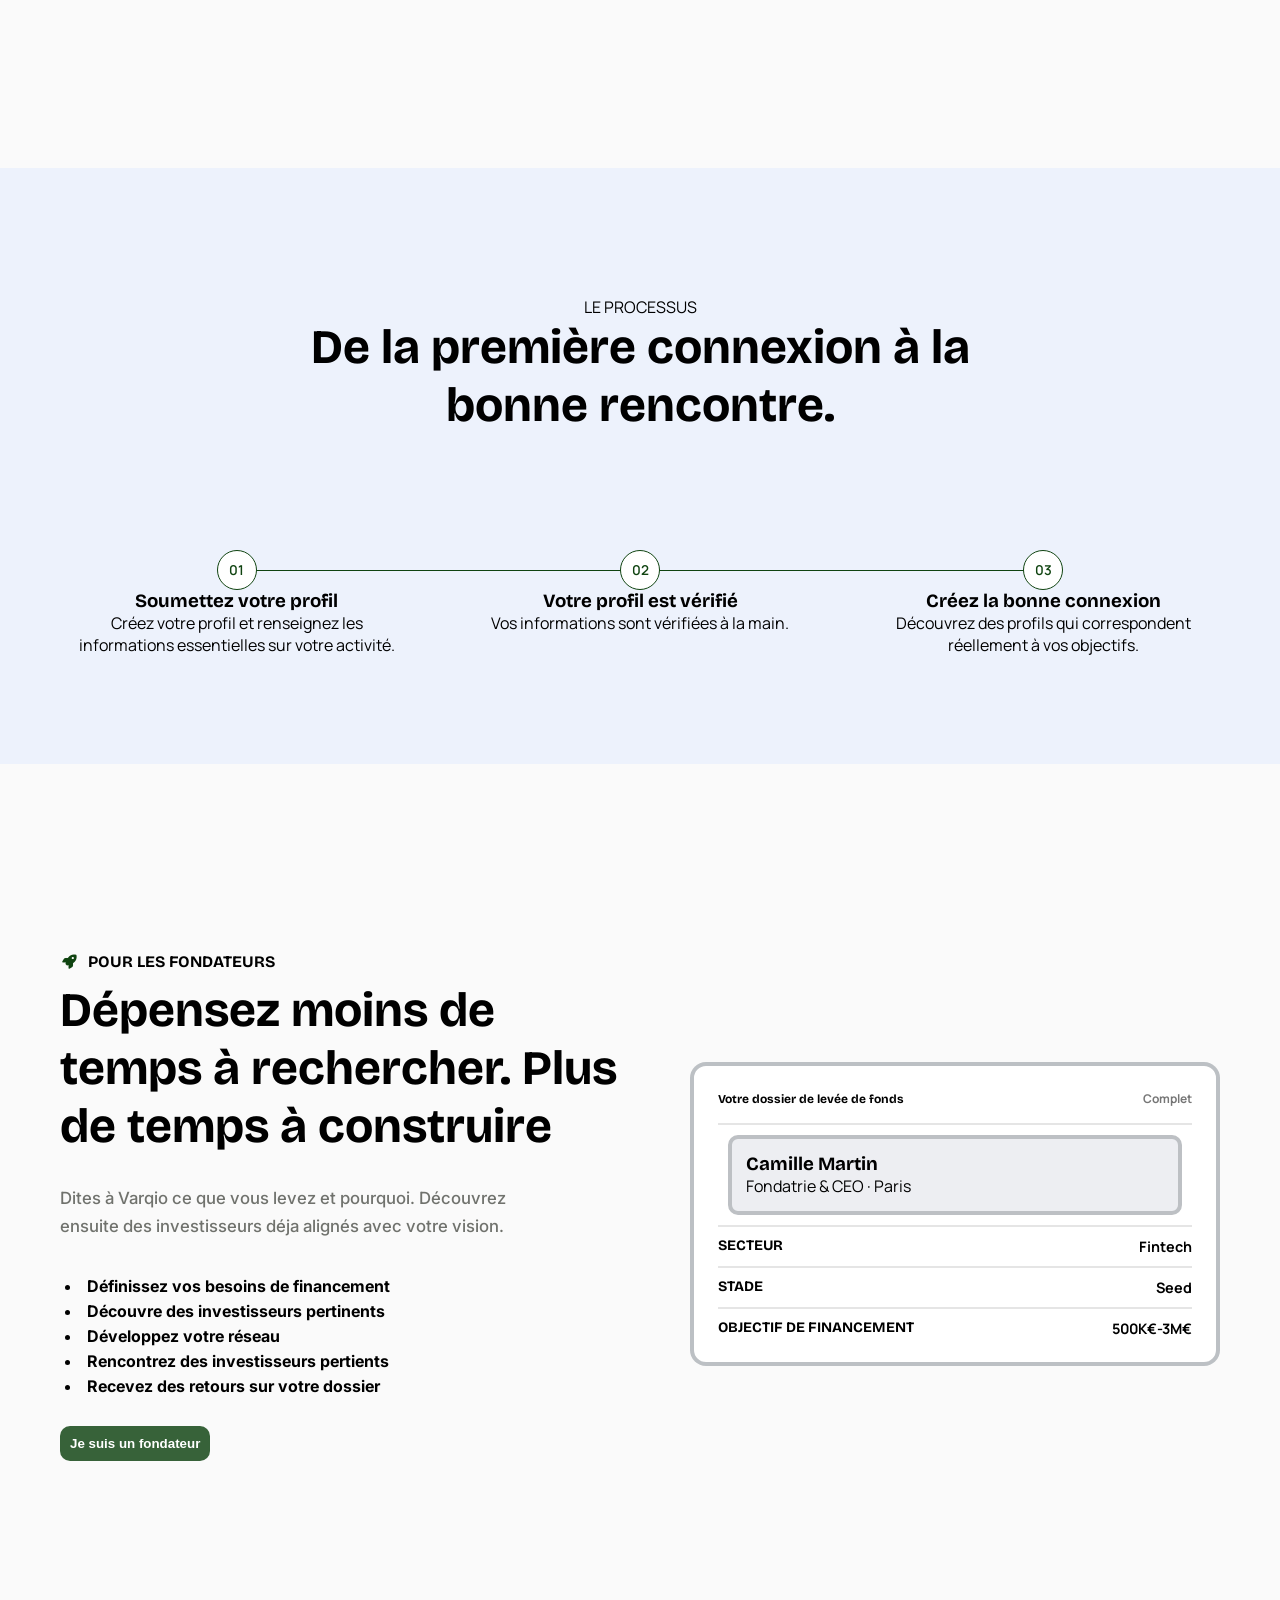
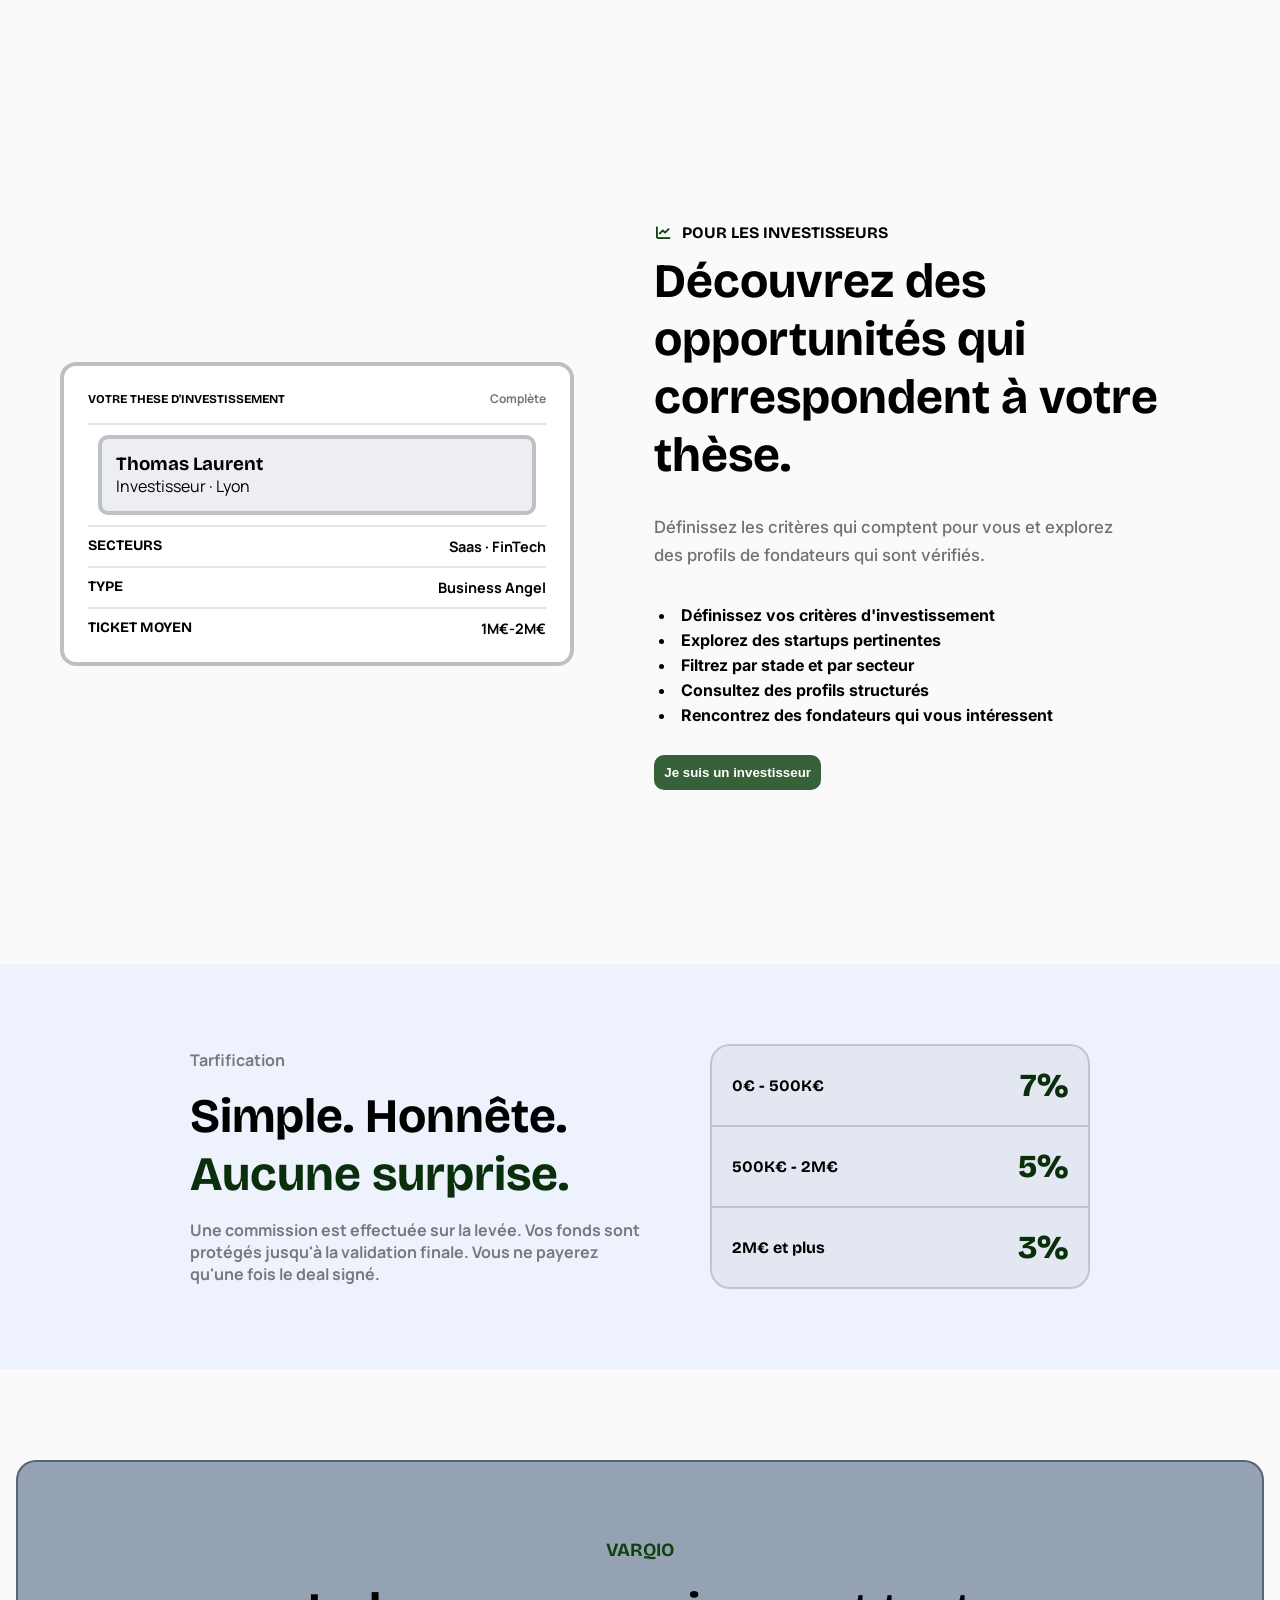
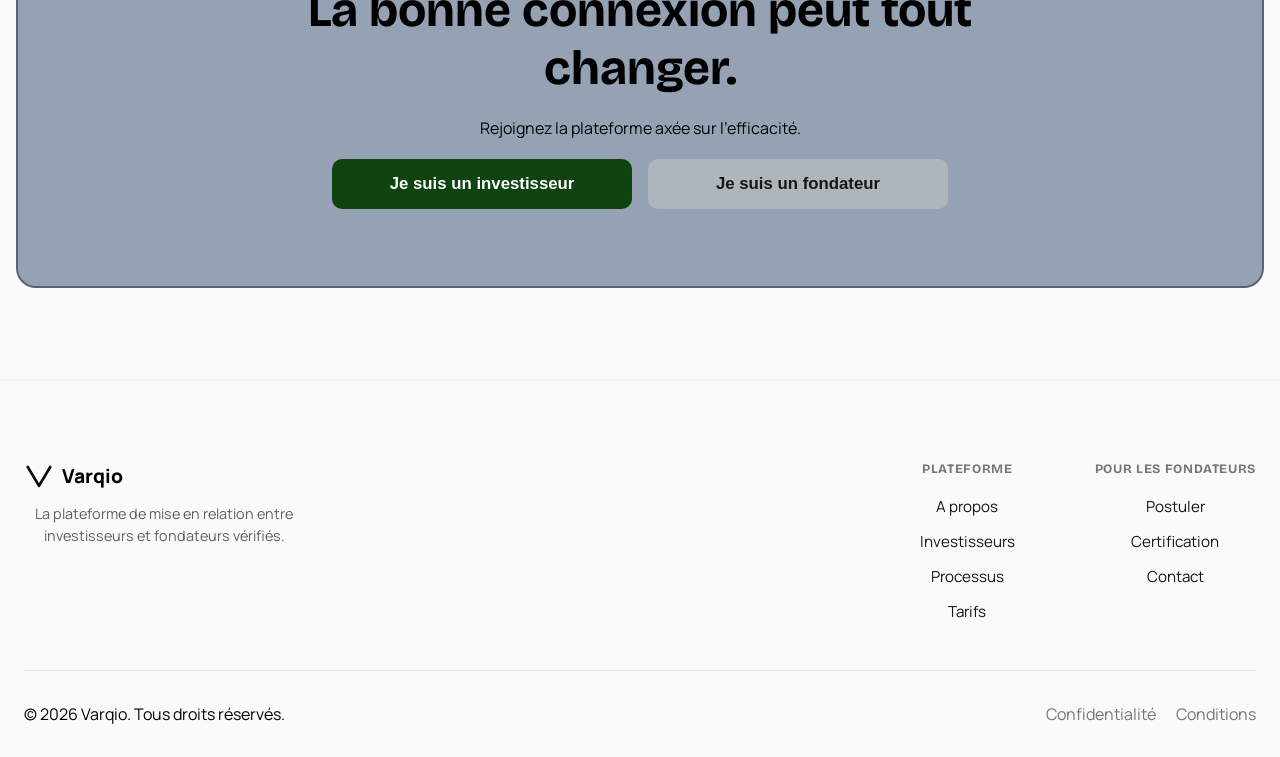
==== commit 3e80b688: "Varqio 07/10/2026" ====
--- a/index.html
+++ b/index.html
@@ -13,7 +13,7 @@
         <link rel="stylesheet" href="CSS/base/typography.css">
         <link rel="stylesheet" href="CSS/Global/navbar.css">
         <link rel="stylesheet" href="CSS/Global/colors.css">
-        <link rel="stylesheet" href="CSS/pages.css/home.css">
+        <link rel="stylesheet" href="CSS/pages/home.css">
         <link rel="stylesheet" href="CSS/layout/footer.css">
         <link rel="stylesheet" href="CSS/layout/hero.css">
         <link rel="stylesheet" href="CSS/base/variables.css">
@@ -72,7 +72,7 @@
 
         <div class="hero-content reveal-left">
             <div class="top-hero">
-                <h1 class="home-h1"> La plateforme à la hauteur de <span> vos exigences</span></h1>
+                <h1 class="hero-h1"> La plateforme à la hauteur de <span> vos exigences</span></h1>
                 
             </div>
             <p class="hero-p"> Chaque utilisateur de Varqio est vérifié en plusieurs étapes. Chaque application est vérifiée à la main, par un humain</p>
--- a/CSS/Components/cards.css
+++ b/CSS/Components/cards.css
@@ -200,3 +200,10 @@
 .rej-home-card h2 {
     max-width:70%;
 }
+
+.hero-f-card {
+    width: 400px;
+    height:200px;
+
+    background-color: rgba(0, 0, 0, 0.15);
+}
--- a/CSS/base/typography.css
+++ b/CSS/base/typography.css
@@ -42,14 +42,18 @@
     font-family: 'Bricolage Grotesque', sans-serif;
 }
 
-.home-h1 {
+.hero-h1 {
     font-weight: 800;
     font-size: clamp(3rem, 5vw + 1rem, 6rem);
     text-align: left;
     color: black;
 }
 
-
+.hero-fond-h1 {
+    font-weight: 800;
+    font-size: clamp(3rem, 5vw + 1rem, 6rem);
+    color: black;
+}
 
 @media screen and (max-width: 1020px) {
     .home-h1 {
@@ -65,7 +69,7 @@
 
 
 
-.HomeProcessus p {
+.HomeProcessus  > p {
     font-weight: 700;
 }
 
--- a/CSS/pages/home.css
+++ b/CSS/pages/home.css
@@ -0,0 +1,532 @@
+
+.homeprob {
+    display: flex;
+    justify-content: center;
+    padding:40px;
+    min-height: 100vh;
+    max-height: 100vh;
+    align-items: center;
+}
+
+.probspot{
+    max-width: 1300px ;  
+    width: 100%;
+    margin: 0 auto;
+    display: flex;
+    flex-direction: column;
+    align-items: center;
+}
+
+.probspot h2{
+    text-align: center;
+    max-width: 750px;
+    margin: 0 auto 20px;
+    font-size: clamp(2rem, 3vw, 3rem);
+    line-height: 1.05;
+}
+
+.hcardspot {
+    display: flex;
+    flex-wrap: wrap;
+    justify-content: center ;
+    width: 100%;
+    gap: 70px;
+    margin: 75px auto 0;
+}
+
+.probspot span {
+    color: var(--coul-princ);
+    font-weight: 800;
+}
+
+
+i {
+    background-color: transparent;
+    border-radius: 3px;
+    font-size: 15px;
+    color: #ffff;
+    padding: 2px;
+}
+
+.optioncardh {
+    display: flex;
+    align-items: center;
+    gap: 15px;
+    transition: transform 0.2s ease;
+    padding: 5Px;
+}
+
+
+.optioncardh:hover {
+    transform: translate(6px, 0)
+}
+
+.network {
+    position: relative;
+
+    -webkit-tap-highlight-color: transparent;
+
+    width: min(1300px, calc(100% - 40px));
+    height: clamp(260px, 70vw, 400px);
+
+    max-width: 1300px;
+
+    overflow: hidden;
+    z-index: 1;
+
+    margin: 4rem auto 0;
+}
+
+.point {
+    position: absolute;
+
+    -webkit-tap-highlight-color: transparent;
+    -webkit-user-select: none;
+    user-select: none;
+
+    width: 8px;
+    height: 8px;
+
+    border-radius: 50%;
+    background: #000000;
+    outline: none;
+
+    transform: translate(-50%, -50%);
+
+    z-index: 1;
+}
+
+.star {
+    width: auto;
+    height: auto;
+
+    background: none;
+    font-size: 24px;
+
+    z-index: 10;
+}
+
+.star::before {
+    content: "★" ;
+}
+
+.point-label {
+    position: absolute;
+    left: 50%;
+    bottom: 22px;
+
+    transform: translate(-50%, 0);
+
+    opacity: 0;
+    pointer-events: none;
+
+    white-space: nowrap;
+
+    padding: 5px 8px;
+    border-radius: 6px;
+
+    background: #ffffff;
+    box-shadow: 0 2px 6px rgba(0, 0, 0, 0.15);
+
+    font-size: 0.8rem;
+    color: #000;
+
+    z-index: 20;
+
+    transition: opacity 0.3s ease;
+}
+
+.point:hover .point-label {
+    opacity: 1;
+}
+
+.point.active .point-label {
+    opacity: 1;
+}
+
+/* Label collé à un point proche du bord gauche : s'étend vers la droite */
+.point-label.label-left {
+    left: 0;
+    transform: translate(0, 0);
+}
+
+/* Label collé à un point proche du bord droit : s'étend vers la gauche */
+.point-label.label-right {
+    left: auto;
+    right: 0;
+    transform: translate(0, 0);
+}
+
+
+/* Moins de points = ils peuvent être un peu plus gros et visibles sur petit écran */
+@media (max-width: 500px) {
+    .point {
+        width: 10px;
+        height: 10px;
+    }
+}
+
+.HomeProcessus {
+    height: auto;
+    padding: 8rem 5%;
+
+    display: flex;
+    flex-direction: column;
+    align-items: center;
+
+    background-color: #edf2fc;
+}
+
+
+.homeprocessdiv {
+    background-color: blue;
+}
+
+.homeprocess-header {
+    text-align: center;
+    max-width: 700px;
+    margin-bottom: 6rem;
+}
+
+.process-step {
+    width: 30%;
+    text-align: center;
+
+    opacity: 0;
+    transform: translateY(30px);
+
+    transition:
+        opacity 0.7s ease,
+        transform 0.7s ease;
+}
+
+.process-step.visible {
+    opacity: 1;
+    transform: translateY(0);
+}
+
+.process-line {
+    position: relative;
+
+    width: 100%;
+    max-width: 1200px;
+
+    display: flex;
+    justify-content: space-between;
+    align-items: flex-start;
+
+    top: 20px;
+}
+
+.process-connection {
+    position: absolute;
+
+    top: 20px;
+    left: 15%;
+    right: 15%;
+
+    height: 1px;
+
+    background: #0F4310;
+
+    transform: scaleX(0);
+    transform-origin: left;
+
+    transition: transform 1s ease;
+
+    z-index: 0;
+}
+
+.process-line.visible .process-connection {
+    transform: scaleX(1);
+}
+
+.process-number {
+    display: inline-flex;
+    align-items: center;
+    justify-content: center;
+
+    width: 40px;
+    height: 40px;
+
+    border: 1px solid #0F4310;
+    border-radius: 50%;
+
+    background: white;
+    color: #0F4310;
+
+    font-size: 0.85rem;
+    font-weight: 600;
+
+    position: relative;
+    z-index: 2;
+}
+
+@media (max-width: 900px) {
+
+    .HomeProcessus {
+        height:auto;
+        padding: 100px;
+    }
+    .process-line {
+        flex-direction: column;
+        align-items: stretch;
+
+        gap: 2.5rem;
+    }
+
+    .process-step {
+        width: 100%;
+        max-width: 420px;
+
+        display: flex;
+        flex-direction: column;
+        align-items: flex-start;
+        text-align: left;
+
+        padding-left: 60px;
+        position: relative;
+    }
+
+    /* Le numéro sort de son flux normal, se colle à gauche */
+    .process-step .process-number {
+        position: absolute;
+        top: 0;
+        left: 0;
+    }
+
+    /* La ligne verticale passe par le centre des numéros, donc à gauche */
+    .process-connection {
+        top: 20px;
+        left: 20px;
+        right: auto;
+
+        width: 1px;
+        height: calc(100% - 0px);
+
+        transform: scaleY(0);
+        transform-origin: top;
+    }
+
+    .process-line.visible .process-connection {
+        transform: scaleY(1);
+    }
+}
+
+
+.haudience-section {
+    width: 100vw;
+
+    align-items: center;
+    justify-content: center;
+}
+
+.haudience-sec-content {
+    min-height: 100vh;
+    display:grid;
+    grid-template-columns: 1.1fr 1fr;
+    align-items: center;
+    justify-content: center;
+    
+    max-width: 1300px;
+    margin: 0 auto;
+    padding: 6rem 60px;
+    gap: 3rem;
+}
+
+.ha-sec-left {
+    display:flex;
+    flex-direction: column;
+    justify-content: left;
+
+    gap: 10px;
+}
+
+
+.ha-sec-left h2{
+    text-align: left;
+}
+.ha-sec-left p {
+    width: 90%;
+    max-width: 600px;
+    
+    margin: 0;
+
+    text-align: left;
+    font-size: 1.05rem;
+    line-height: 1.65;
+    padding: 20px 20px 20px 0;
+    
+    color: var(--mutée);
+    font-weight: 500;
+    font-family: 'Inter', sans-serif;
+}
+
+.ha-sec-left h4 {
+    display: flex;
+    align-items: center;
+    gap: 10px;
+
+    text-align: left;
+}
+
+.ha-sec-left h4 i {
+    color: #0F4310;
+    font-size: 0.9em;
+    background-color: transparent;
+}
+
+.ha-sec-left li {
+    list-style: disc; 
+    list-style-position: inside;
+    text-align:left;
+    font-family: 'Inter', sans-serif;
+    
+    font-weight: 700;
+    margin: 5px;
+}
+
+.haudience-sec-content-2 {
+    min-height: 100vh;
+    display:grid;
+    grid-template-columns: 1fr 1.1fr;
+    align-items: center;
+    justify-content: center;
+    
+    max-width: 1300px;
+    margin: 0 auto;
+    padding: 6rem 60px;
+    gap: 5rem;
+}
+
+@media screen and (max-width: 1077px) {
+    .haudience-sec-content,
+    .haudience-sec-content-2 {
+        display: flex;
+        align-items: stretch;
+        min-height: auto;
+        padding: 4rem 20px;
+        gap: 2.5rem;
+    }
+
+    .haudience-sec-content {
+        flex-direction: column;
+    }
+
+    .haudience-sec-content-2 {
+        flex-direction: column-reverse;
+    }
+
+    .ha-sec-left {
+        width: 100%;
+    }
+}
+
+.tarif-home {
+    display: flex;
+    justify-content:center;
+    align-items: center;
+
+    height: auto;
+    min-height:400px;
+    width:100vw;
+    background-color: #edf2fc;
+}
+
+.tarif-h-content {
+    display: grid;
+    grid-template-columns: 1.2fr 1fr;
+    align-items: center;
+    justify-content: center;
+    
+
+    max-width: 1100px;
+    width: 100%;
+    margin: 5rem auto;
+
+    gap: 4rem;
+    padding: 0 100px;
+
+    box-sizing: border-box;
+
+}
+
+
+.tar-h-left {
+    display:flex;
+    flex-direction: column;
+    gap: 1rem;
+}
+
+.tar-h-left span {
+    color: var(--couleur-maindeep1);
+}
+
+.tar-h-left p, .tar-h-left h2 {
+    text-align: left;
+}
+
+.tar-h-left p {
+    font-weight: 700;
+    color: rgba(0, 0, 0, 0.5);
+}
+
+
+@media screen and (max-width:790px) {
+    .tarif-h-content {
+        display:flex;
+        flex-direction: column;
+        justify-content: center;
+        padding:3rem;
+    }
+    .tar-h-left p,.tar-h-left h2{
+        text-align: center;
+         width:100%;
+    }
+    .tar-h-left {
+        display:flex;
+        flex-direction: column;
+        align-items: center;
+        width:100%
+    }
+}
+
+.rej-home-div {
+    display:flex;
+    justify-content: center;
+
+    width: 100vw;
+}
+
+.rej-h-content {
+    width: 100%;
+    max-width: 1300px;
+
+    display:flex;
+    justify-content: center;
+    align-items: center;
+
+    margin: clamp(1.5rem, 4vw, 4rem) 16px;
+}
+
+.rhc-btn-sec {
+    display:flex;
+    justify-content: center;
+    align-items: center;
+ 
+    gap: 1rem;
+}
+
+@media screen and (max-width:726px) {
+    .rhc-btn-sec {
+        display:flex;
+        justify-content: center;
+        flex-direction: column;
+        gap: 1rem;  
+    }
+
+    .footer-links {
+        display:flex;
+        justify-content: center;
+    }
+}
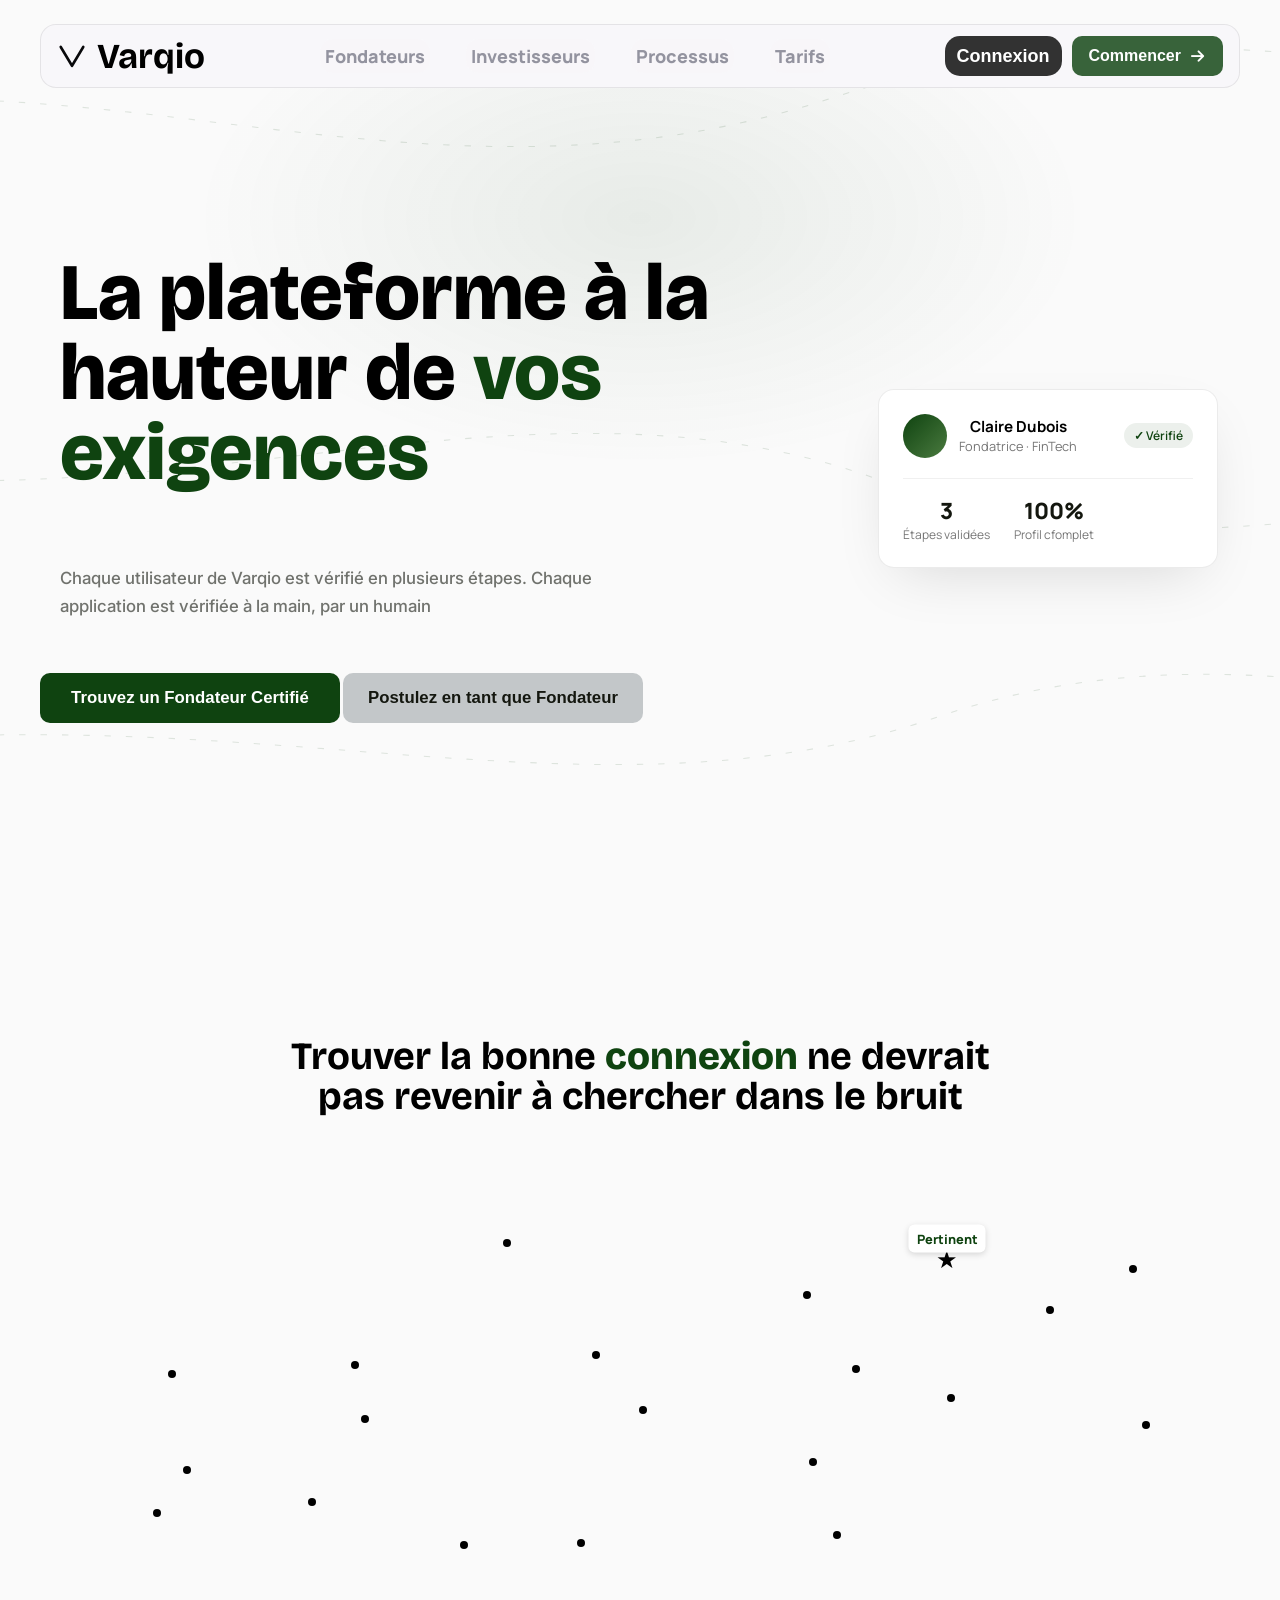
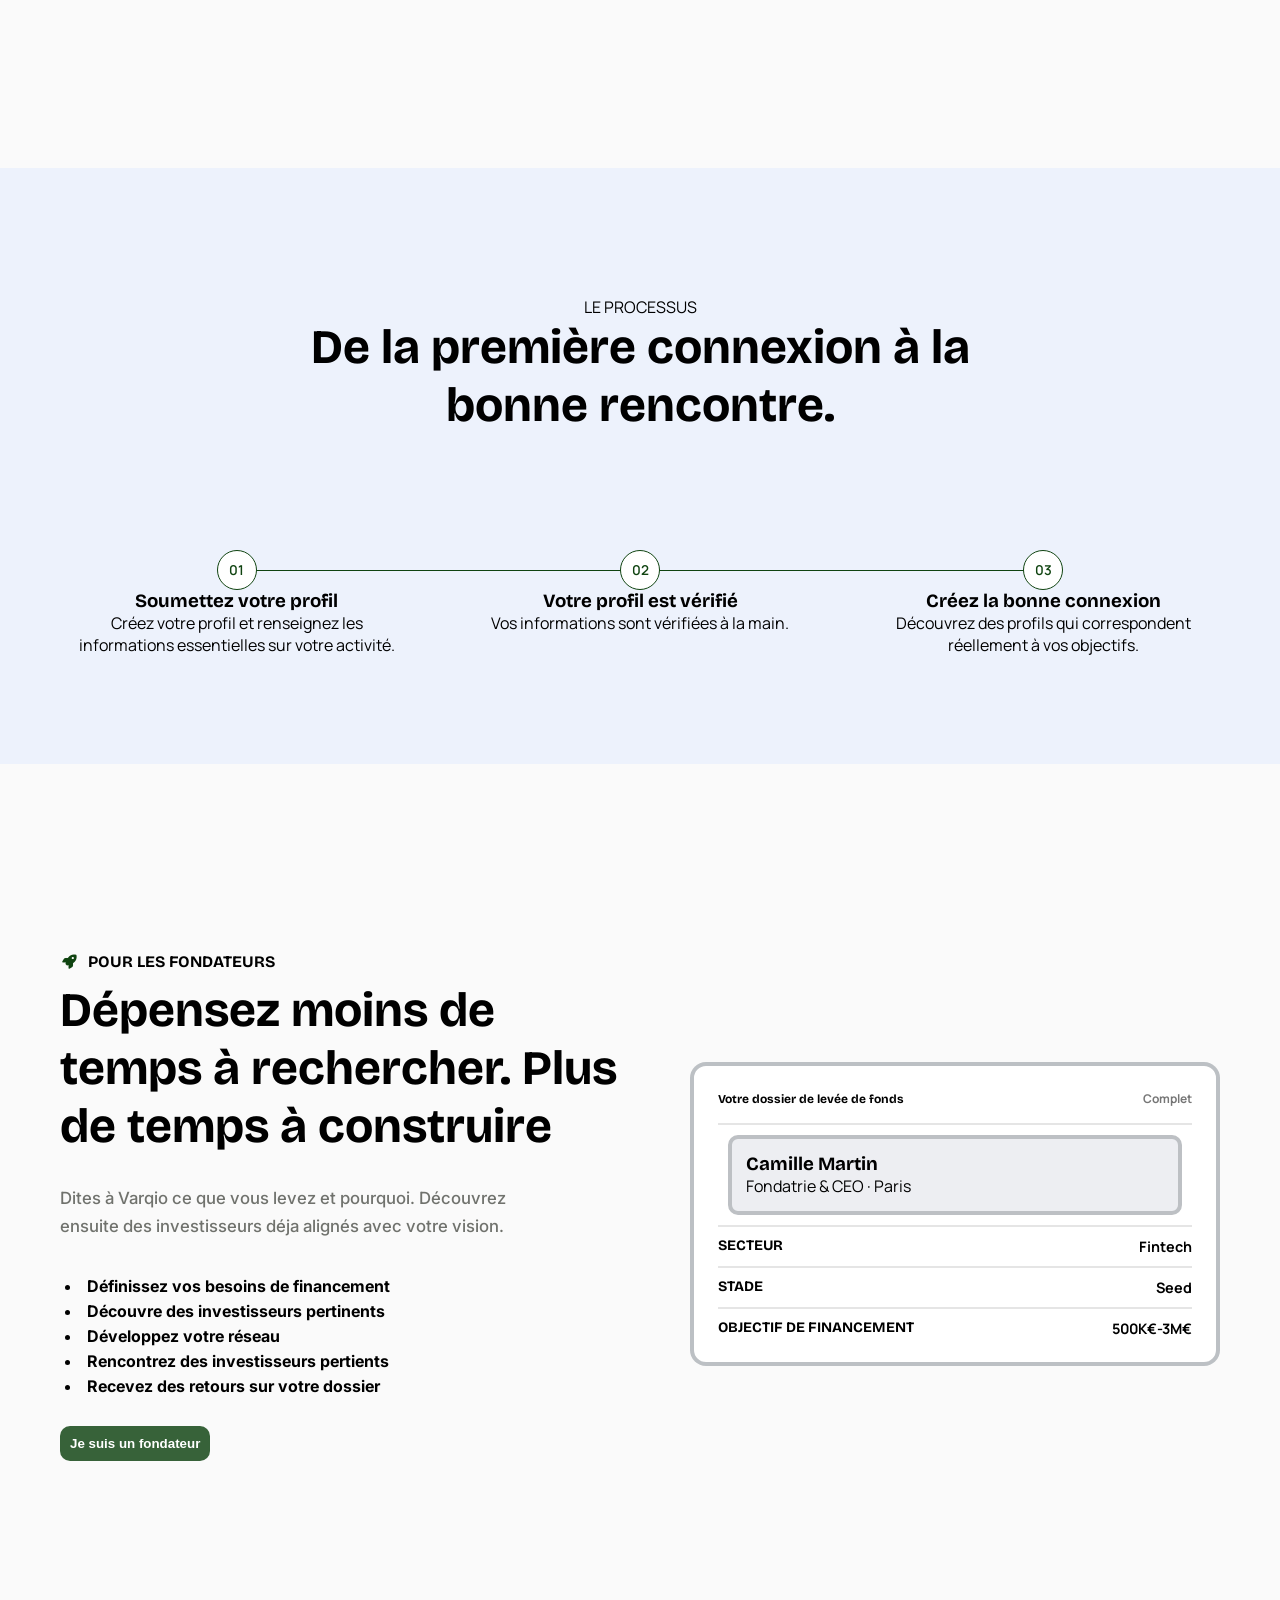
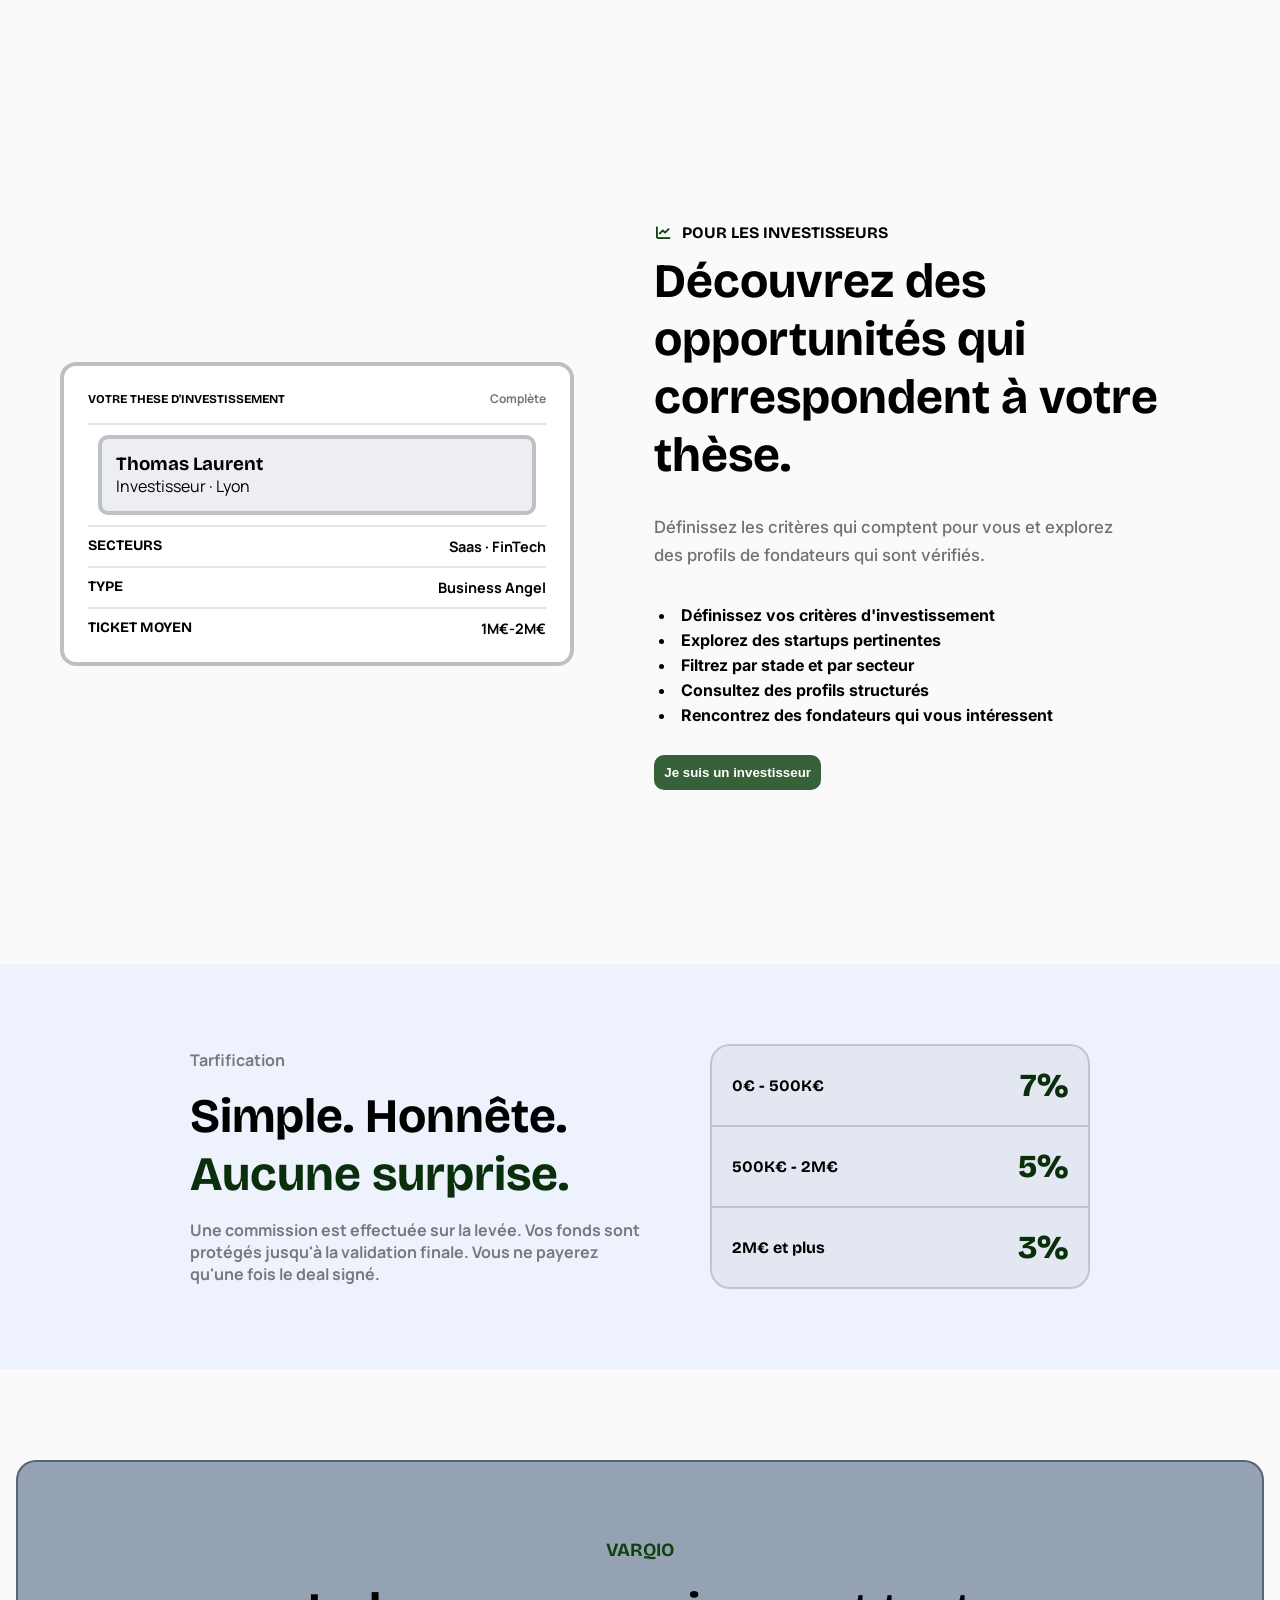
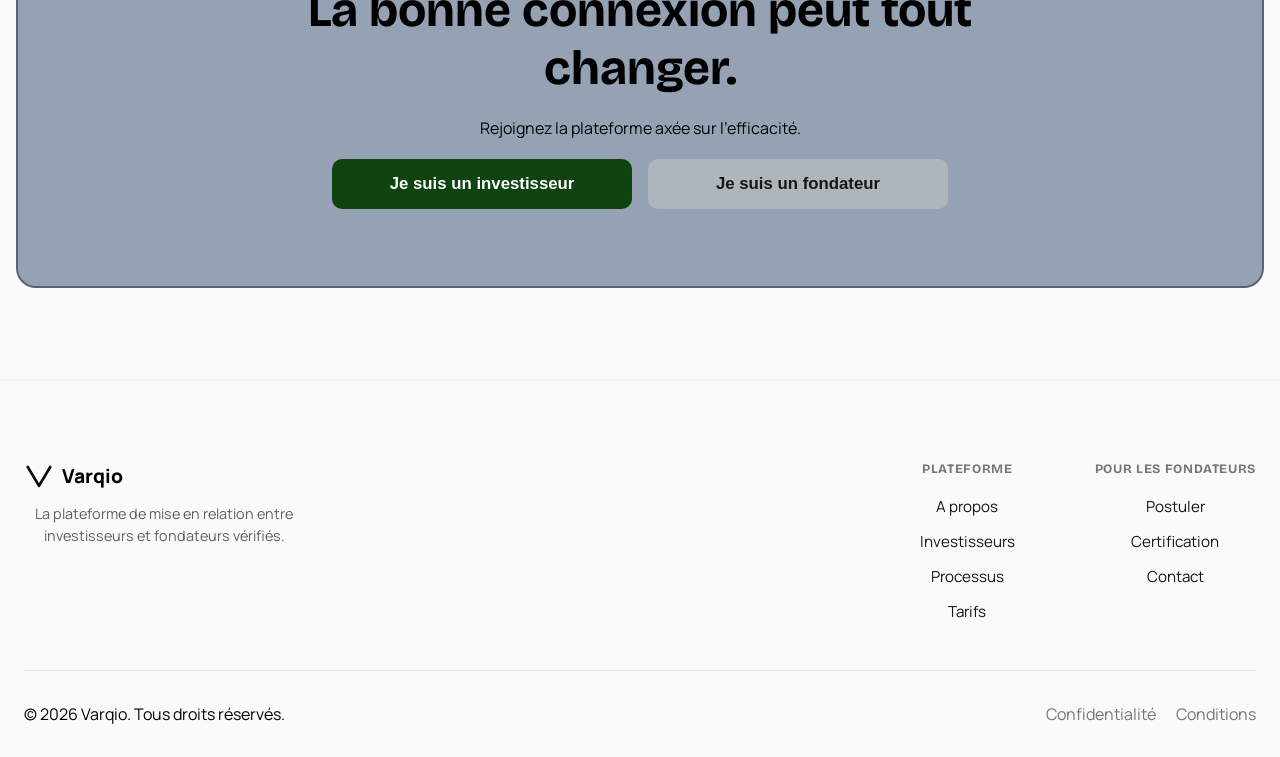
==== commit 9cb43305: "Varqio 08/10/2026" ====
--- a/index.html
+++ b/index.html
@@ -13,6 +13,7 @@
         <link rel="stylesheet" href="CSS/base/typography.css">
         <link rel="stylesheet" href="CSS/Global/navbar.css">
         <link rel="stylesheet" href="CSS/Global/colors.css">
+        <link rel="stylesheet" href="CSS/layout/hero-home.css">
         <link rel="stylesheet" href="CSS/pages/home.css">
         <link rel="stylesheet" href="CSS/layout/footer.css">
         <link rel="stylesheet" href="CSS/layout/hero.css">
@@ -67,16 +68,16 @@
     </div>
 
     </nav>
-    <header class="hero">
-        <div class="hero-grid">
-
-        <div class="hero-content reveal-left">
-            <div class="top-hero">
-                <h1 class="hero-h1"> La plateforme à la hauteur de <span> vos exigences</span></h1>
+    <header class="hero-home">
+        <div class="hero-h-grid">
+
+        <div class="hero-h-content reveal-left">
+            <div class="top-hero-h">
+                <h1 class="hero-h-h1"> La plateforme à la hauteur de <span> vos exigences</span></h1>
                 
             </div>
-            <p class="hero-p"> Chaque utilisateur de Varqio est vérifié en plusieurs étapes. Chaque application est vérifiée à la main, par un humain</p>
-            <div class="hero-btns">
+            <p class="hero-h-p"> Chaque utilisateur de Varqio est vérifié en plusieurs étapes. Chaque application est vérifiée à la main, par un humain</p>
+            <div class="hero-home-btns">
                 <button class="investisseur-btn"> Trouvez un Fondateur Certifié </button>
                 <button class="postul-btn"> Postulez en tant que Fondateur</button>
             </div>
--- a/CSS/base/global.css
+++ b/CSS/base/global.css
@@ -10,6 +10,8 @@
 
 html {
     overflow-x: clip;
+    margin: 0;
+    padding:0;
 }
 
 @media (prefers-reduced-motion: no-preference) {
@@ -21,12 +23,15 @@
 body {
     display: flex;
     flex-direction: column;
-    justify-content: center;
+    justify-content: flex-start;
     text-align: center;
-    
+
+    margin: 0;
+    padding: 0;
+
     background-color: #FAFAFA;
     color: black;
-    font-family: "Manrope", sans-serif;    
+    font-family: "Manrope", sans-serif;  
 }
 
 
@@ -41,7 +46,7 @@
 
 /* Barre de défilement */
 ::-webkit-scrollbar {
-    width: 10px;
+    width: 6px;
 }
 
 ::-webkit-scrollbar-track {
@@ -49,7 +54,7 @@
 }
 
 ::-webkit-scrollbar-thumb {
-    width:10px;
+    width: 10px;
 
     background-color: rgba(15, 67, 16, 0.4);
     border-radius: 20px;
@@ -169,5 +174,4 @@
         transform: none;
         transition: none;
      }
-}
-
+}
--- a/CSS/base/typography.css
+++ b/CSS/base/typography.css
@@ -42,33 +42,30 @@
     font-family: 'Bricolage Grotesque', sans-serif;
 }
 
-.hero-h1 {
+.hero-h-h1 {
     font-weight: 800;
     font-size: clamp(3rem, 5vw + 1rem, 6rem);
     text-align: left;
     color: black;
 }
 
-.hero-fond-h1 {
+.f-hero-h1 {
     font-weight: 800;
-    font-size: clamp(3rem, 5vw + 1rem, 6rem);
+    text-align: left;
+    font-size: clamp(3rem, 6vw + 1rem, 6rem);
     color: black;
 }
 
-@media screen and (max-width: 1020px) {
-    .home-h1 {
-        text-align: center;
-    }
+.f-hero-h1 span {
+    color: var(--coul-princ)
 }
-
+ 
 h2 {
     font-size: clamp(1.9rem, 4vw + 0.8rem, 3rem);
     font-weight: 700;
     color: black;
 }
 
-
-
 .HomeProcessus  > p {
     font-weight: 700;
 }
--- a/CSS/layout/hero-home.css
+++ b/CSS/layout/hero-home.css
@@ -0,0 +1,210 @@
+.hero-home {
+    position: relative;
+    min-height: calc(100vh - 120px);
+
+    display: flex;
+    flex-direction: column;
+    align-items: center;
+    justify-content: center;
+    overflow: hidden;
+}
+
+
+.hero-home::before {
+    content: "";
+    position: absolute;
+    top: -200px;
+    left: 50%;
+    transform: translateX(-50%);
+
+    width: 900px;
+    height: 500px;
+
+    background: radial-gradient(ellipse at center, rgba(15, 67, 16, 0.08), transparent 70%);
+
+    pointer-events: none;
+    z-index: 0;
+    top: -120px;
+    width: min(900px, 100%);
+}
+
+.hero-h-content {
+    display: flex;
+    flex-direction: column;
+    align-items: flex-start;
+    text-align: left;
+
+    line-height: 1;
+    gap: clamp(1.5rem, 2vw + 0.5rem, 2rem);
+
+    width: 100%;
+    max-width: 1300px;
+}
+
+.hero-h-content span {
+    color: var(--couleur-main1);
+}
+
+
+.top-hero-h {
+    display: flex;
+    align-items: center;
+    justify-content: center;
+
+    gap: clamp(40px, 6vw, 90px);
+
+    width: 100%;
+    padding: 20px;
+}
+
+.hero-h-p {
+    width: 90%;
+    max-width: 600px;
+
+    margin: 0;
+
+    text-align: left;
+    font-size: 1.05rem;
+    line-height: 1.65;
+     padding: 20px;
+
+    color: var(--mutée);
+    font-weight: 500;
+    font-family: 'Inter', sans-serif;
+}
+
+.hero-h-grid {
+    display: grid;
+    grid-template-columns: 2fr 1fr;
+    align-items: center;
+    gap: 3rem;
+
+    max-width: 1200px;
+    margin: 10px;
+    
+    position: relative;
+    z-index: 1;
+    
+}
+
+
+.hero-mockup {
+    display: flex;
+    justify-content: center;
+}
+
+.founder-card {
+    width: 100%;
+    max-width: 340px;
+
+    background: white;
+    border: 1px solid rgba(0, 0, 0, 0.08);
+    border-radius: 16px;
+    box-shadow: 0 20px 60px -20px rgba(0, 0, 0, 0.15);
+
+    padding: 24px;
+}
+
+.founder-card-top {
+    display: flex;
+    align-items: center;
+    gap: 12px;
+
+    margin-bottom: 20px;
+}
+
+.founder-avatar {
+    width: 44px;
+    height: 44px;
+    border-radius: 50%;
+    background: linear-gradient(135deg, #0F4310, #4a7a3f);
+    flex-shrink: 0;
+}
+
+.founder-name {
+    font-weight: 700;
+    font-size: 0.95rem;
+    margin: 0;
+}
+
+.founder-role {
+    font-size: 0.8rem;
+    color: #767676;
+    margin: 0;
+}
+
+.verified-badge {
+    margin-left: auto;
+    font-size: 0.75rem;
+    font-weight: 600;
+    color: #0F4310;
+    background: rgba(15, 67, 16, 0.08);
+    padding: 4px 10px;
+    border-radius: 20px;
+    white-space: nowrap;
+}
+
+.founder-stats {
+    display: flex;
+    gap: 24px;
+    padding-top: 16px;
+    border-top: 1px solid rgba(0, 0, 0, 0.06);
+}
+
+.stat-value {
+    font-size: 1.4rem;
+    font-weight: 800;
+    color: #14170F;
+    margin: 0;
+}
+
+.stat-label {
+    font-size: 0.75rem;
+    color: #767676;
+    margin: 0;
+}
+
+@media (max-width: 1020px) {
+    .hero-h-grid {
+        display: flex;
+        flex-direction: column;
+        align-items: center;
+        gap: 2rem;
+
+        width: 100%;
+        margin: 0;
+        padding: 2rem 20px;
+    }
+
+    .hero-h-content {
+        align-items: center;
+        text-align: center;
+        width: 100%;
+        margin: 0;
+    }
+
+    .hero-h-h1 {
+        text-align: center;
+    }
+
+    .top-h-hero {
+        padding: 0;
+    }
+
+    .hero-h-p {
+        width: 100%;
+        padding: 10px 0;
+        text-align: center;
+    }
+
+    .hero-btns {
+        flex-wrap: wrap;
+        justify-content: center;
+        margin: 0;
+    }
+
+    .hero-mockup {
+        width: 100%;
+        margin-top: 0;
+    }
+}
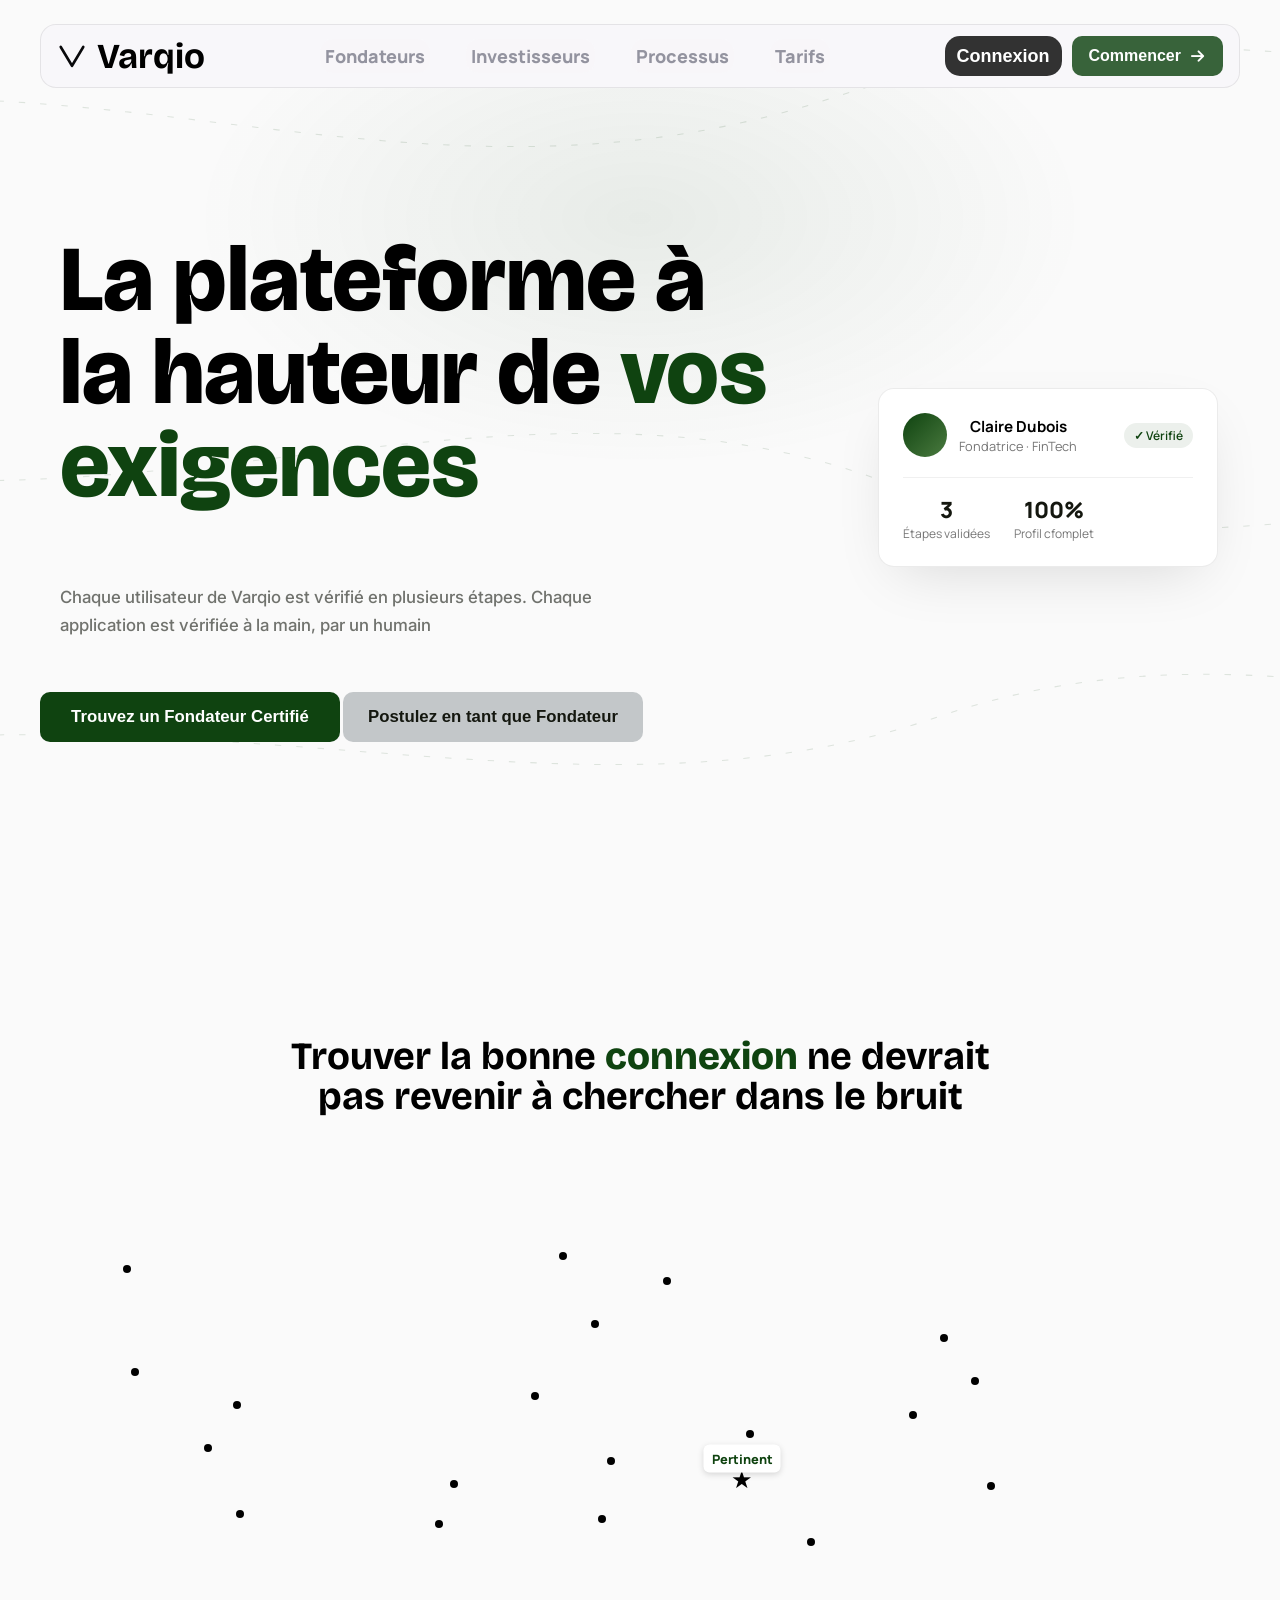
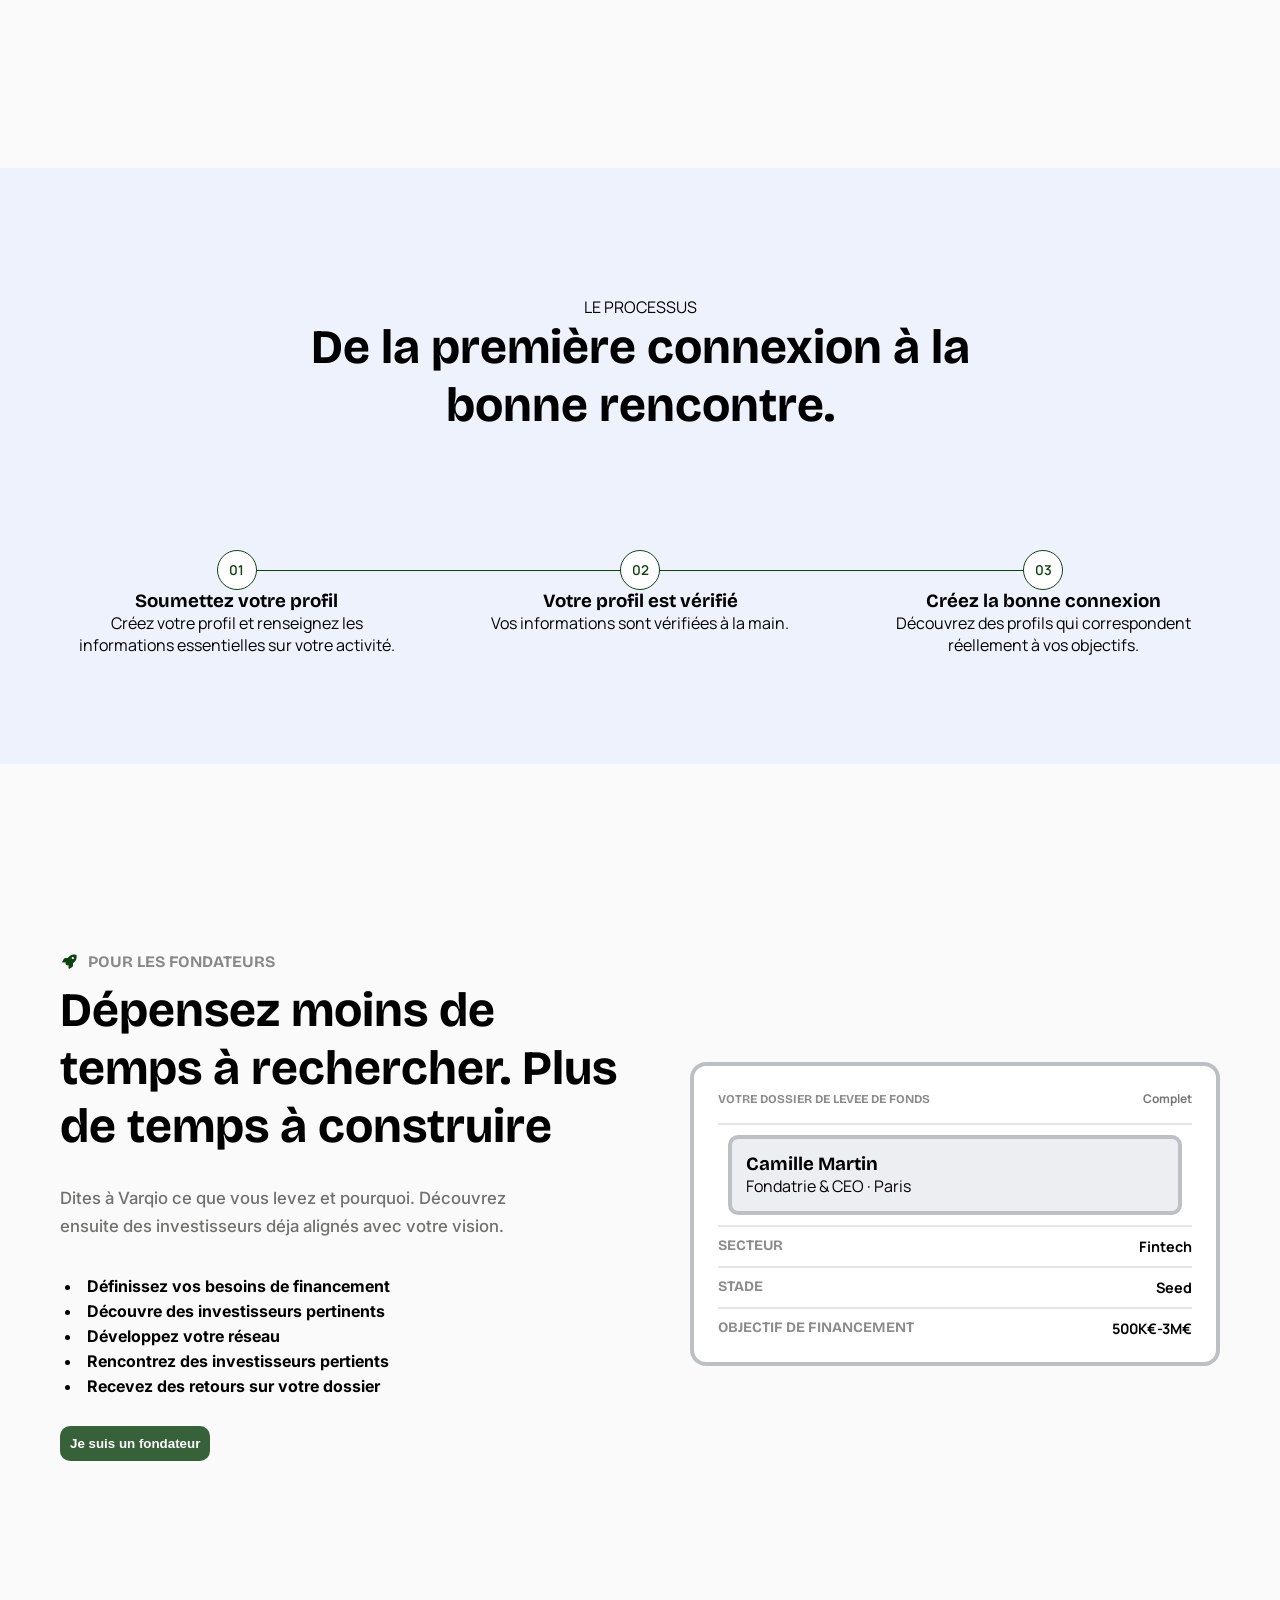
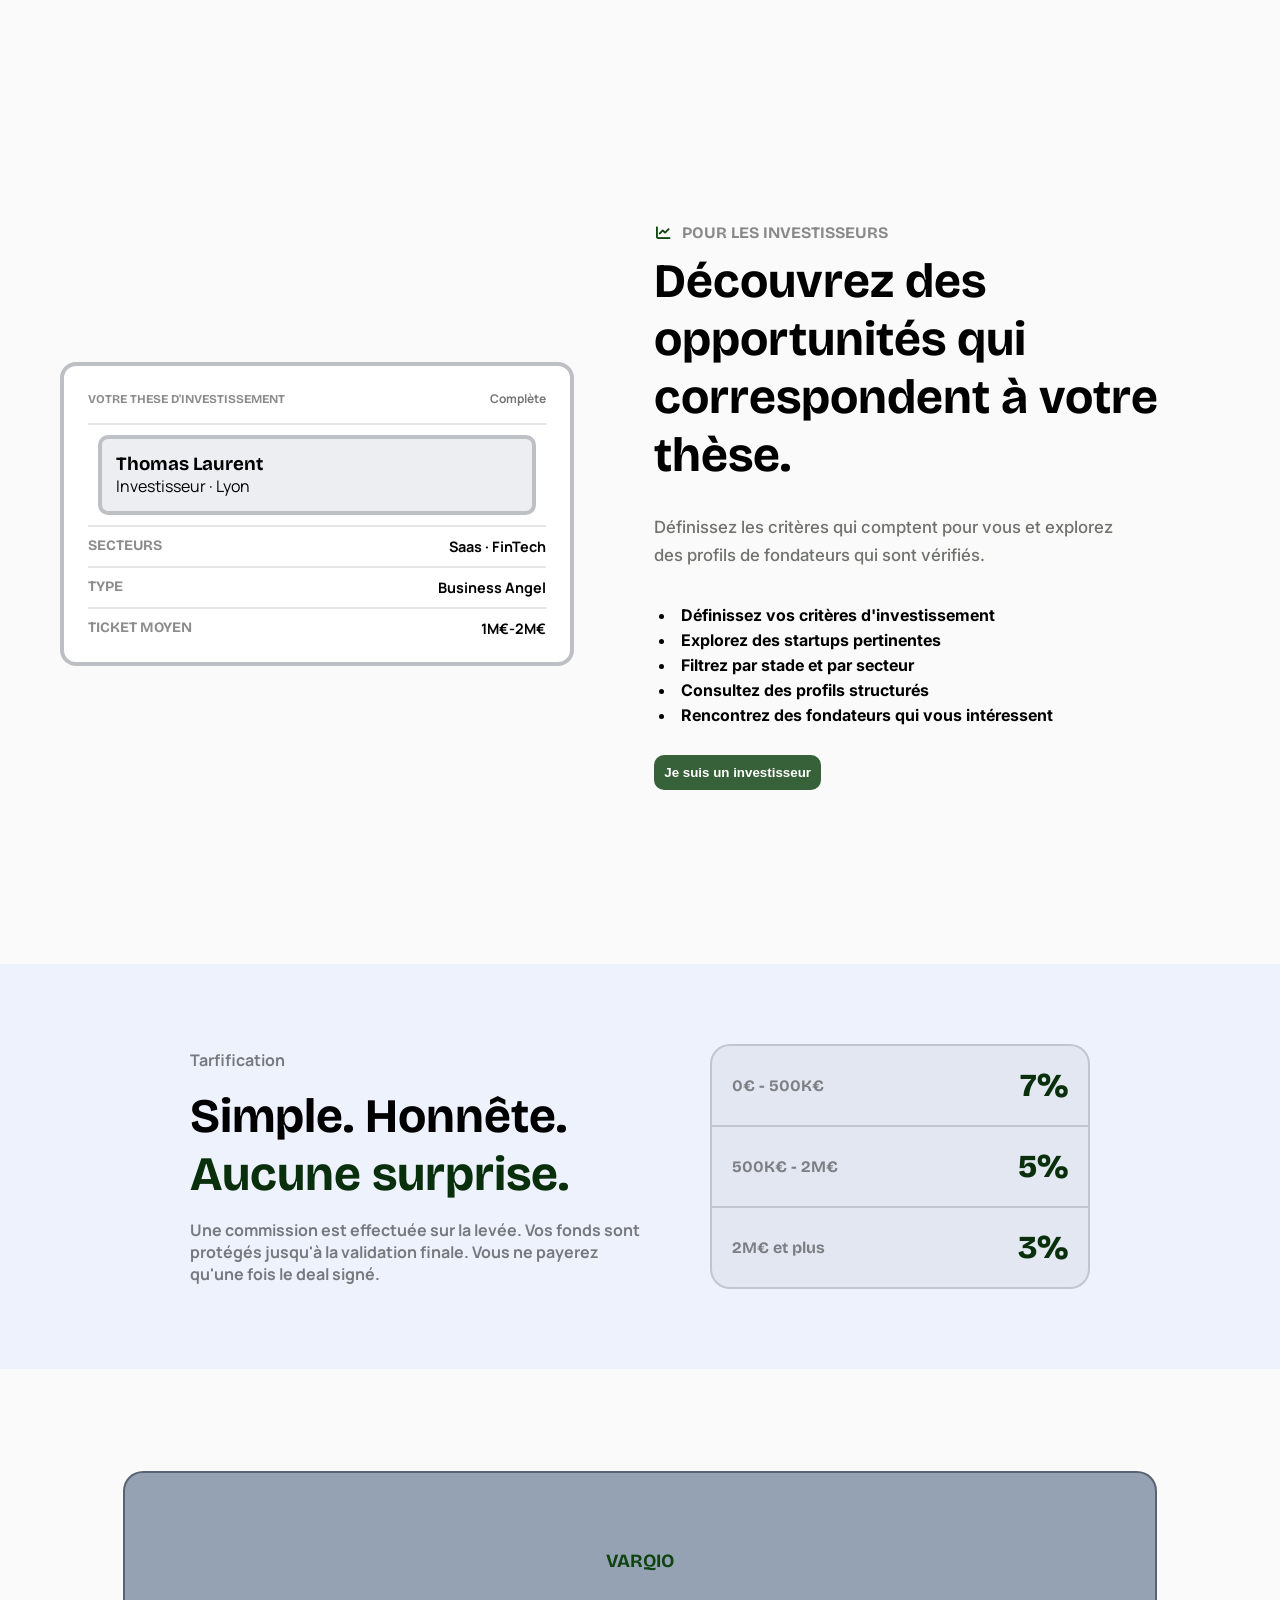
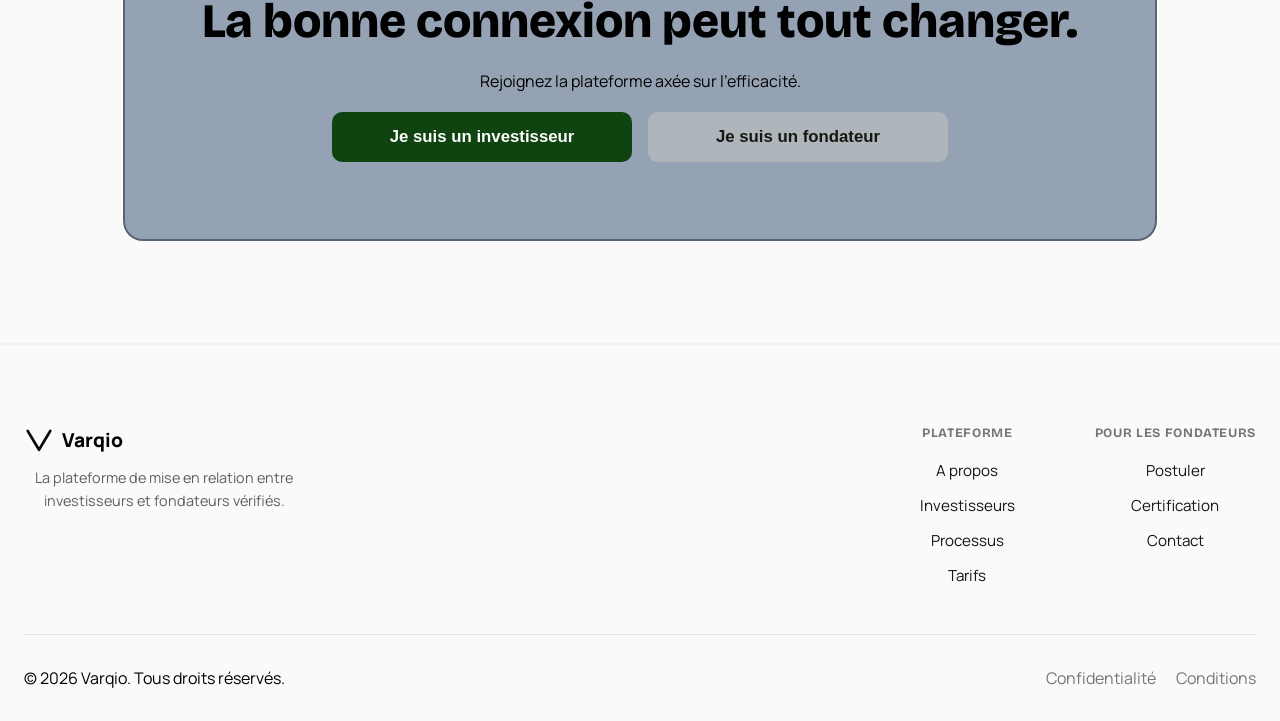
==== commit 75d24b1b: "Varqio 13/10/2026" ====
--- a/index.html
+++ b/index.html
@@ -173,7 +173,7 @@
                 </div>
                 <div class="has-card reveal-up reveal-delay">
                     <div class="has-header">
-                        <h4 class="has-h4">Votre dossier de levée de fonds</h4>
+                        <h4 class="has-h4">VOTRE DOSSIER DE LEVEE DE FONDS</h4>
                         <span>Complet</span>
                         
                     </div>
@@ -269,13 +269,13 @@
 
             </div>
         </div>
-        <div class="rej-home-div">
-            <div class="rej-h-content">
-                <div class="rej-home-card reveal-up">
+        <div class="rej-div">
+            <div class="rej-content">
+                <div class="rej-card reveal-up">
                     <h3>VARQIO</h3>
                     <h2>La bonne connexion peut tout changer.</h2>
                     <p>Rejoignez la plateforme axée sur l'efficacité.</p>
-                    <section class="rhc-btn-sec">                                               <!-- rhc = rejoindre - home- card  -->
+                    <section class="rc-btn-sec">                                               <!-- rc = rejoindre - card  -->
                         <button class="investisseur-btn">Je suis un investisseur </button>
                         <button class="postul-btn">Je suis un fondateur</button>
                     </section>
--- a/CSS/Components/cards.css
+++ b/CSS/Components/cards.css
@@ -146,11 +146,39 @@
     border-radius: 0 0 20px 20px;
 }
 
-.rej-home-card {
+
+
+.rej-div {
+    display:flex;
+    justify-content: center;
+
+    width: 100vw;
+}
+
+.rej-content {
+    width: 100%;
+    max-width: 1300px;
+
+    display:flex;
+    justify-content: center;
+    align-items: center;
+
+    margin: clamp(1.5rem, 4vw, 4rem) 16px;
+}
+
+.rc-btn-sec {
+    display:flex;
+    justify-content: center;
+    align-items: center;
+ 
+    gap: 1rem;
+}
+
+.rej-card {
     position: relative;
     overflow: hidden;
 
-    width:100%;
+    max-width:100%;
 
     display: flex;
     flex-direction: column;
@@ -163,11 +191,11 @@
 
    
     gap: 20px;
-    margin: 40px auto;
+    margin: clamp(1.5rem, 4vw, 4rem) 16px;
     padding: clamp(28px, 6vw, 80px);
 }
 
-.rej-home-card::before {
+.rej-card::before {
     content: "";
     position: absolute;
     inset: 0;
@@ -184,21 +212,27 @@
     transition: opacity 2.5s ease;
 }
 
-.rej-home-card:hover::before {
+.rej-card:hover::before {
     opacity: 1;
 }
 
-.rej-home-card > * {
+.rej-card > * {
     position: relative;
     z-index: 1;
 }
 
-.rej-home-card h3 {
+.rej-card h3 {
     color: var(--coul-princ)
 }
 
-.rej-home-card h2 {
-    max-width:70%;
+.rej-card h2 {
+    max-width:100%;
+    font-weight: 800;
+
+    word-break: break-word;
+    overflow-wrap: break-word;
+
+    font-size: clamp(1.4rem, 5vw, 3rem)
 }
 
 .hero-f-card {
@@ -206,4 +240,118 @@
     height:200px;
 
     background-color: rgba(0, 0, 0, 0.15);
-}+}
+
+@media screen and (max-width: 1020px) {
+    .hero-f-card {
+        display: none;
+    }
+}
+
+.fp-card {
+    display: flex;
+    flex-direction: column;
+
+    width: 100%;
+    height: auto;
+}
+
+.fpc-row {
+    display: grid;
+    grid-template-columns: 60px 260px 1fr;
+    align-items: start;
+    gap: 30px;
+
+    border-top: 1.5px solid #e5e7ed;
+    padding: 30px 24px;
+
+    transition: background-color 0.3s ease;
+}
+
+.fpc-row-bottom {
+    border-bottom: 1.5px solid #e5e7ed;
+}
+
+.fpc-row:hover {
+    background-color: #f0f3f9;
+}
+
+.fpc-num {
+    font-family: 'Bricolage Grotesque', sans-serif;
+    font-size: 0.9rem;
+    font-weight: 700;
+    color: #5b6b8c;
+}
+
+.fpc-row h3 {
+    font-size: 1.3rem;
+    font-weight: 800;
+    line-height: 1.2;
+    margin: 0;
+
+    text-align: left;
+}
+
+.fpc-desc {
+    max-width: 480px;
+
+    font-size: 1rem;
+    line-height: 1.6;
+    color: #4a5b78;
+
+    text-align: left;
+    margin: 0;
+}
+
+@media (max-width: 800px) {
+    .fpc-row {
+        display: grid;
+        grid-template-columns: 1fr;
+        justify-items:center;
+        gap: 10px;
+    }
+    .fpc-row h3 {
+        text-align: center;
+    }
+    .fpc-desc {
+        text-align: center;
+    }
+}
+
+.why-card {
+    text-align: left
+}
+
+.why-icon {
+    display: inline-flex;
+    align-items: center;
+    justify-content: center;
+
+    width: 48px;
+    height: 48px;
+
+    border-radius: 12px;
+    background: rgba(15,67,16, 0.08);
+
+    margin-bottom: 1.2rem;
+}
+
+.why-icon i {
+    color: #0f4310;
+    font-size: 1.2rem;
+}
+
+.why-card h3 {
+    font-size: 1.2rem;
+    font-weight: 800;
+    margin-bottom: 0.6rem;
+    text-align: left;
+}
+
+.why-card p {
+    font-size: 0.95rem;
+    line-height: 1.6;
+    color: #5B6259;
+    text-align: left;
+}
+
--- a/CSS/Components/buttons.css
+++ b/CSS/Components/buttons.css
@@ -127,7 +127,7 @@
     box-shadow: 0 8px 24px -6px var(--couleur-maindeep1);
 }
 @media screen and (max-width: 900px) {
-    .hero-btns {
+    .hero-home-btns {
         display: flex;
         justify-content: center;
         flex-wrap: wrap;
@@ -137,7 +137,7 @@
     .investisseur-btn,
     .postul-btn {
         height: 50px;
-        padding: 0 22px;
+        padding: 0 16px;
         font-size: 1.05rem;
         width: 300px;
     }   
--- a/CSS/base/typography.css
+++ b/CSS/base/typography.css
@@ -42,9 +42,13 @@
     font-family: 'Bricolage Grotesque', sans-serif;
 }
 
+h4 {
+    color: rgba(0, 0, 0, 0.45)
+}
+
 .hero-h-h1 {
     font-weight: 800;
-    font-size: clamp(3rem, 5vw + 1rem, 6rem);
+    font-size: clamp(2.9rem, 6vw + 1rem, 6rem);
     text-align: left;
     color: black;
 }
@@ -52,7 +56,7 @@
 .f-hero-h1 {
     font-weight: 800;
     text-align: left;
-    font-size: clamp(3rem, 6vw + 1rem, 6rem);
+    font-size: clamp(2rem, 6vw + 1rem, 6rem);
     color: black;
 }
 
--- a/CSS/pages/home.css
+++ b/CSS/pages/home.css
@@ -491,34 +491,8 @@
     }
 }
 
-.rej-home-div {
-    display:flex;
-    justify-content: center;
-
-    width: 100vw;
-}
-
-.rej-h-content {
-    width: 100%;
-    max-width: 1300px;
-
-    display:flex;
-    justify-content: center;
-    align-items: center;
-
-    margin: clamp(1.5rem, 4vw, 4rem) 16px;
-}
-
-.rhc-btn-sec {
-    display:flex;
-    justify-content: center;
-    align-items: center;
- 
-    gap: 1rem;
-}
-
 @media screen and (max-width:726px) {
-    .rhc-btn-sec {
+    .rc-btn-sec {
         display:flex;
         justify-content: center;
         flex-direction: column;
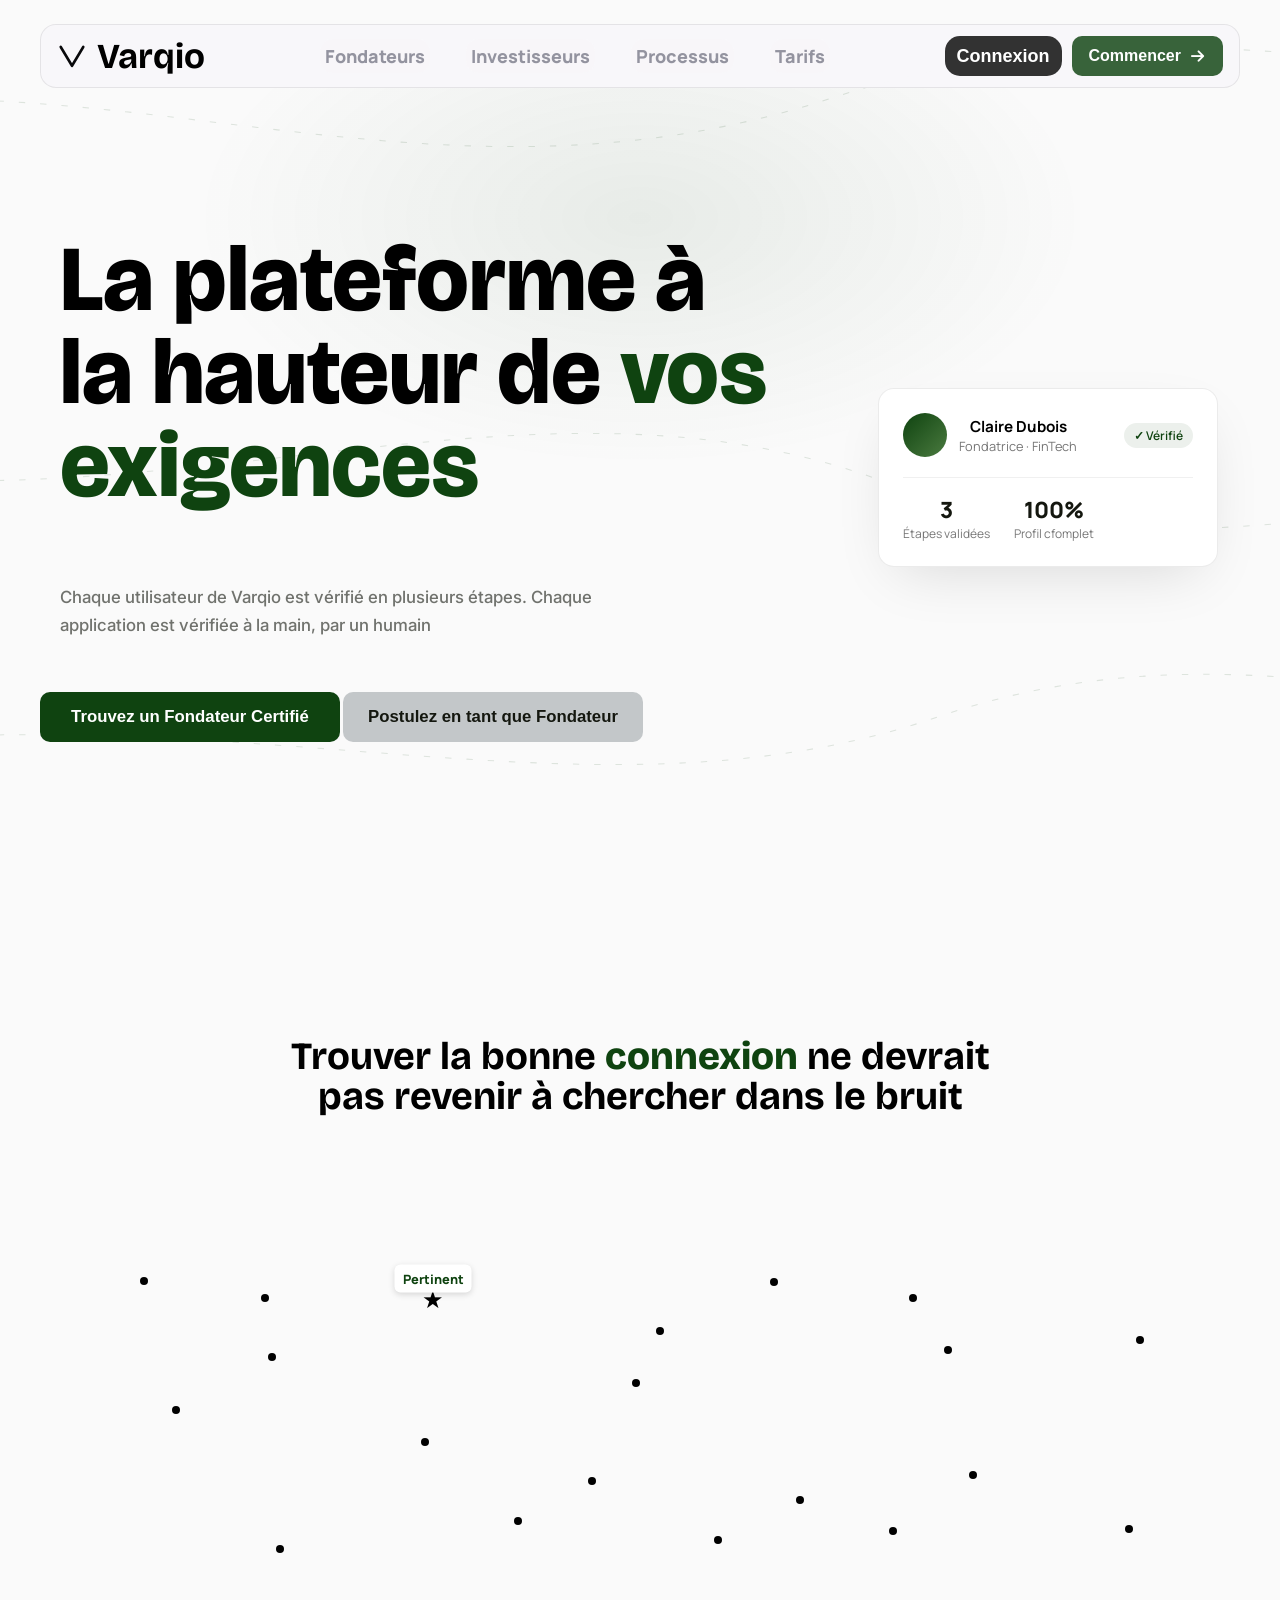
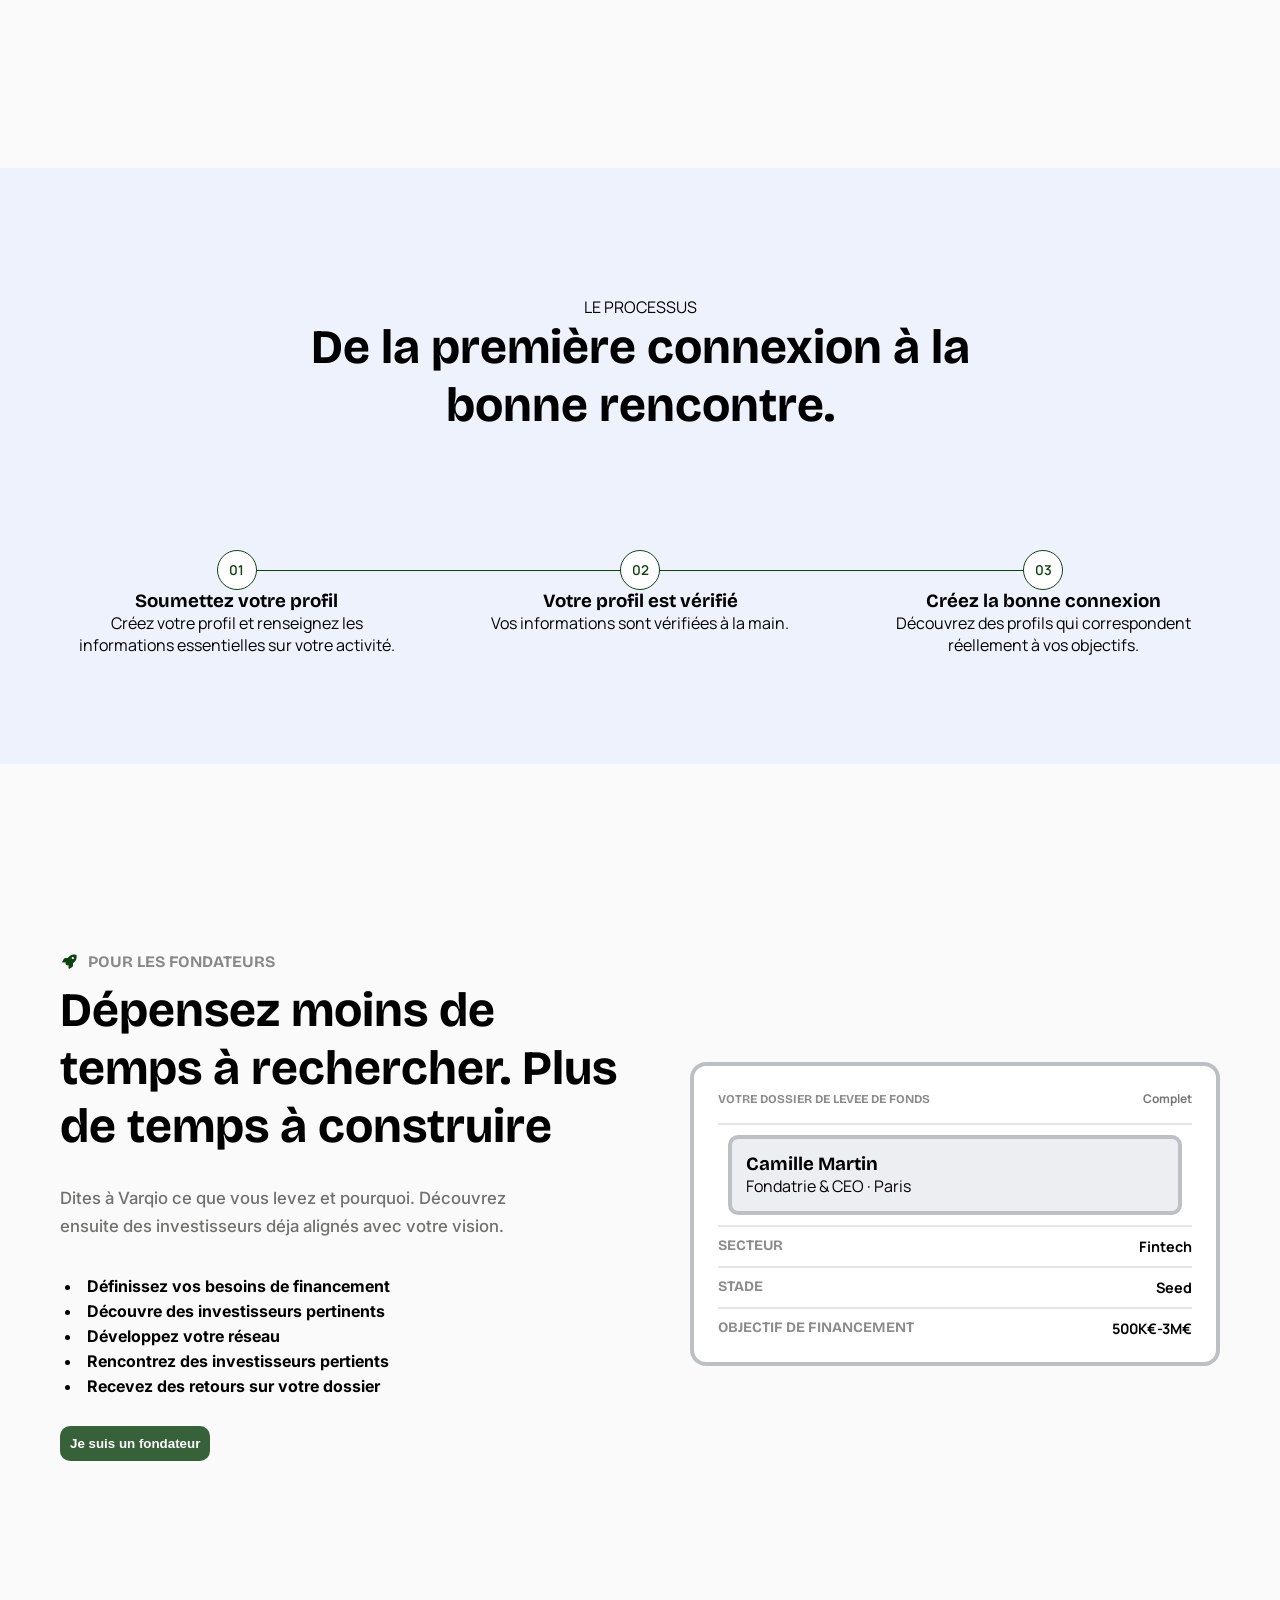
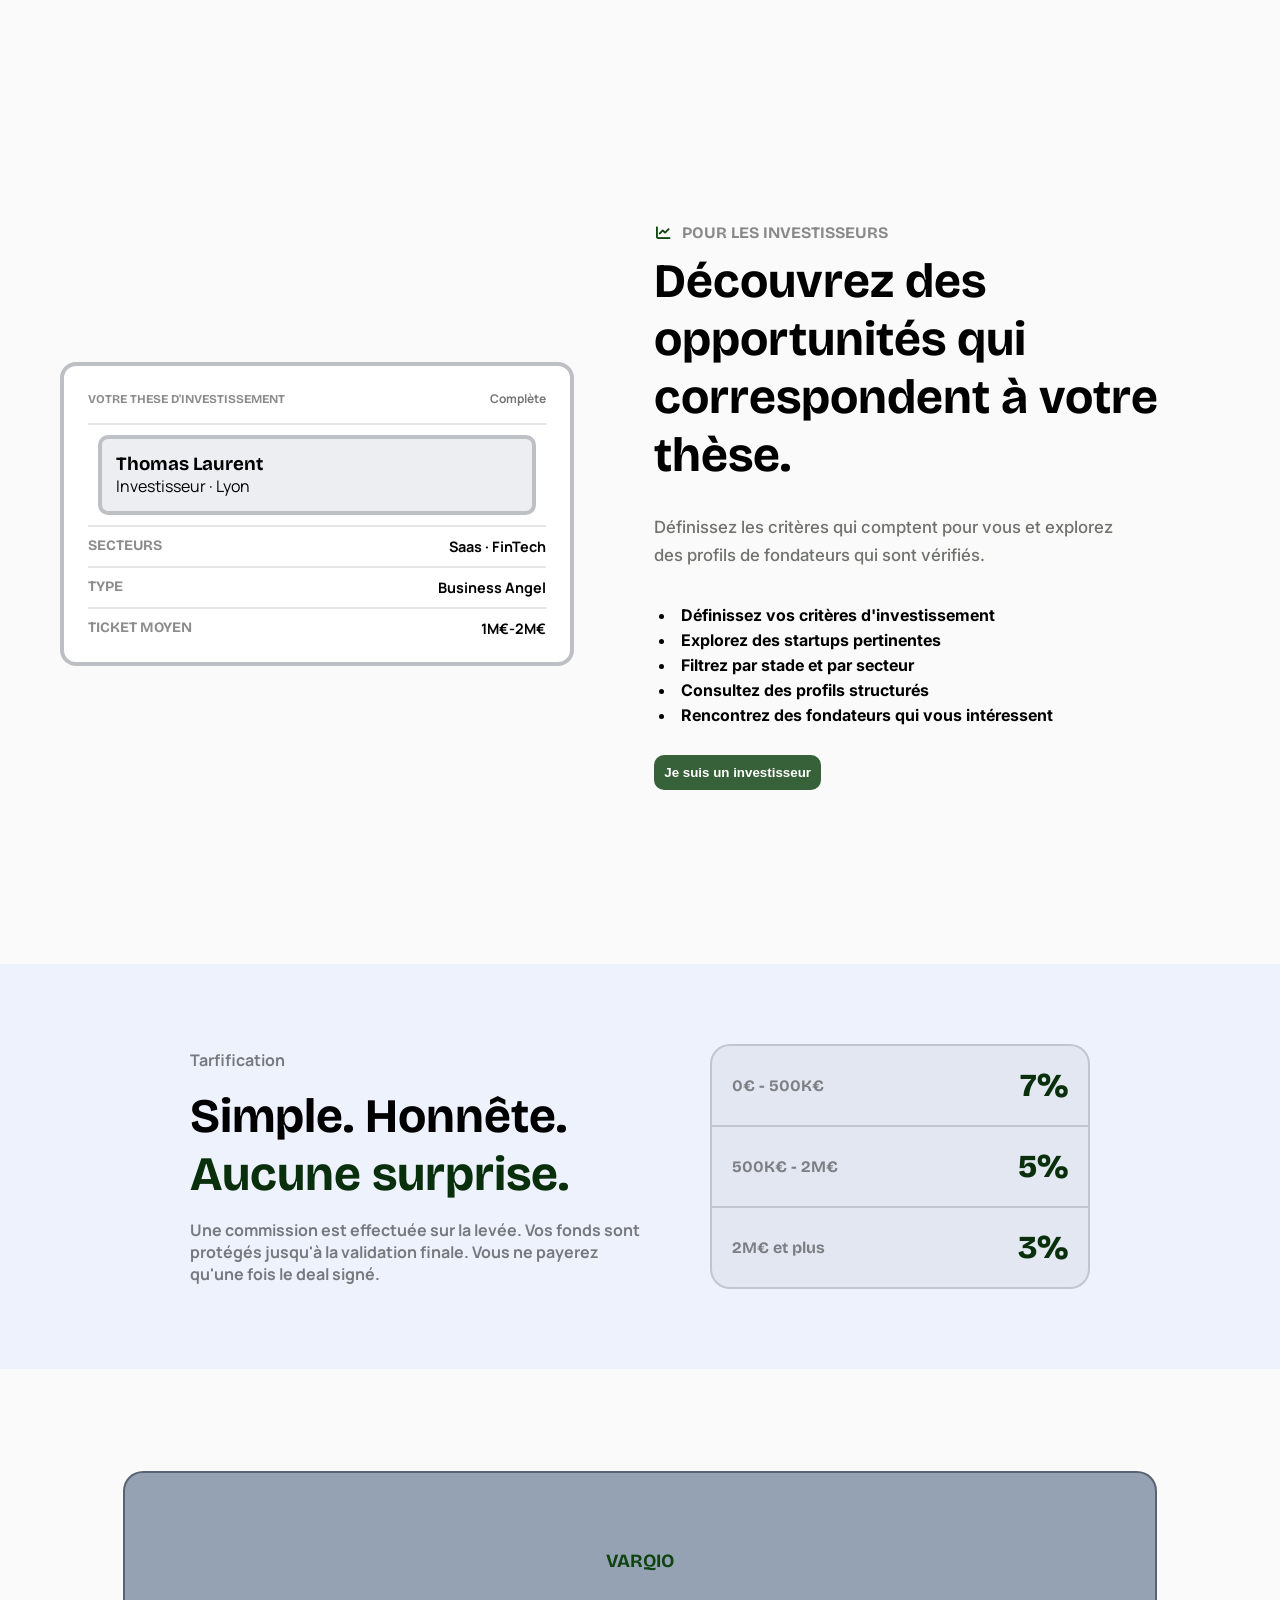
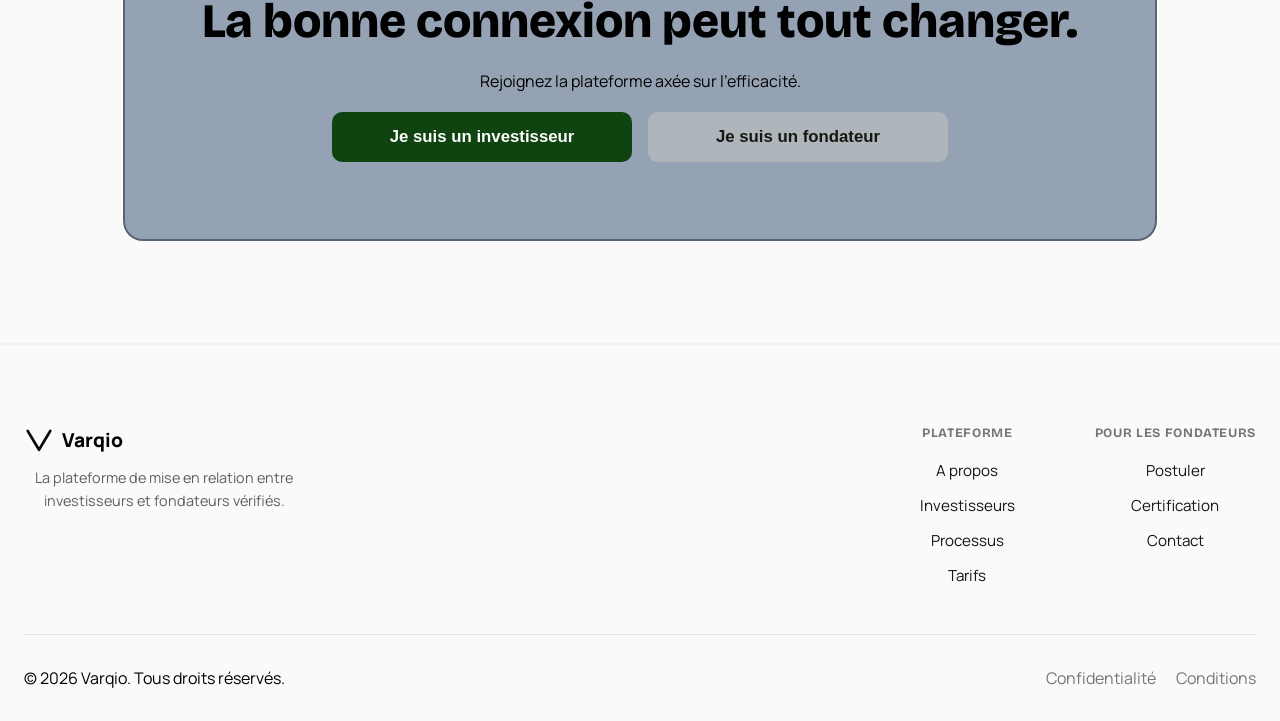
==== commit e971aa08: "Varqio 14/10/2026" ====
--- a/index.html
+++ b/index.html
@@ -49,7 +49,7 @@
 
     <div class="nav-links">
         <a href="Pages/fondateurs.html" class="nvb-midlink">Fondateurs</a>
-        <a class="nvb-midlink">Investisseurs</a>
+        <a href="Pages/investisseurs.html" class="nvb-midlink">Investisseurs</a>
         <a class="nvb-midlink">Processus</a>
         <a class="nvb-midlink">Tarifs</a>
     </div>
--- a/CSS/base/typography.css
+++ b/CSS/base/typography.css
@@ -56,7 +56,7 @@
 .f-hero-h1 {
     font-weight: 800;
     text-align: left;
-    font-size: clamp(2rem, 6vw + 1rem, 6rem);
+    font-size: clamp(2.7rem, 6vw + 1rem, 6rem);
     color: black;
 }
 
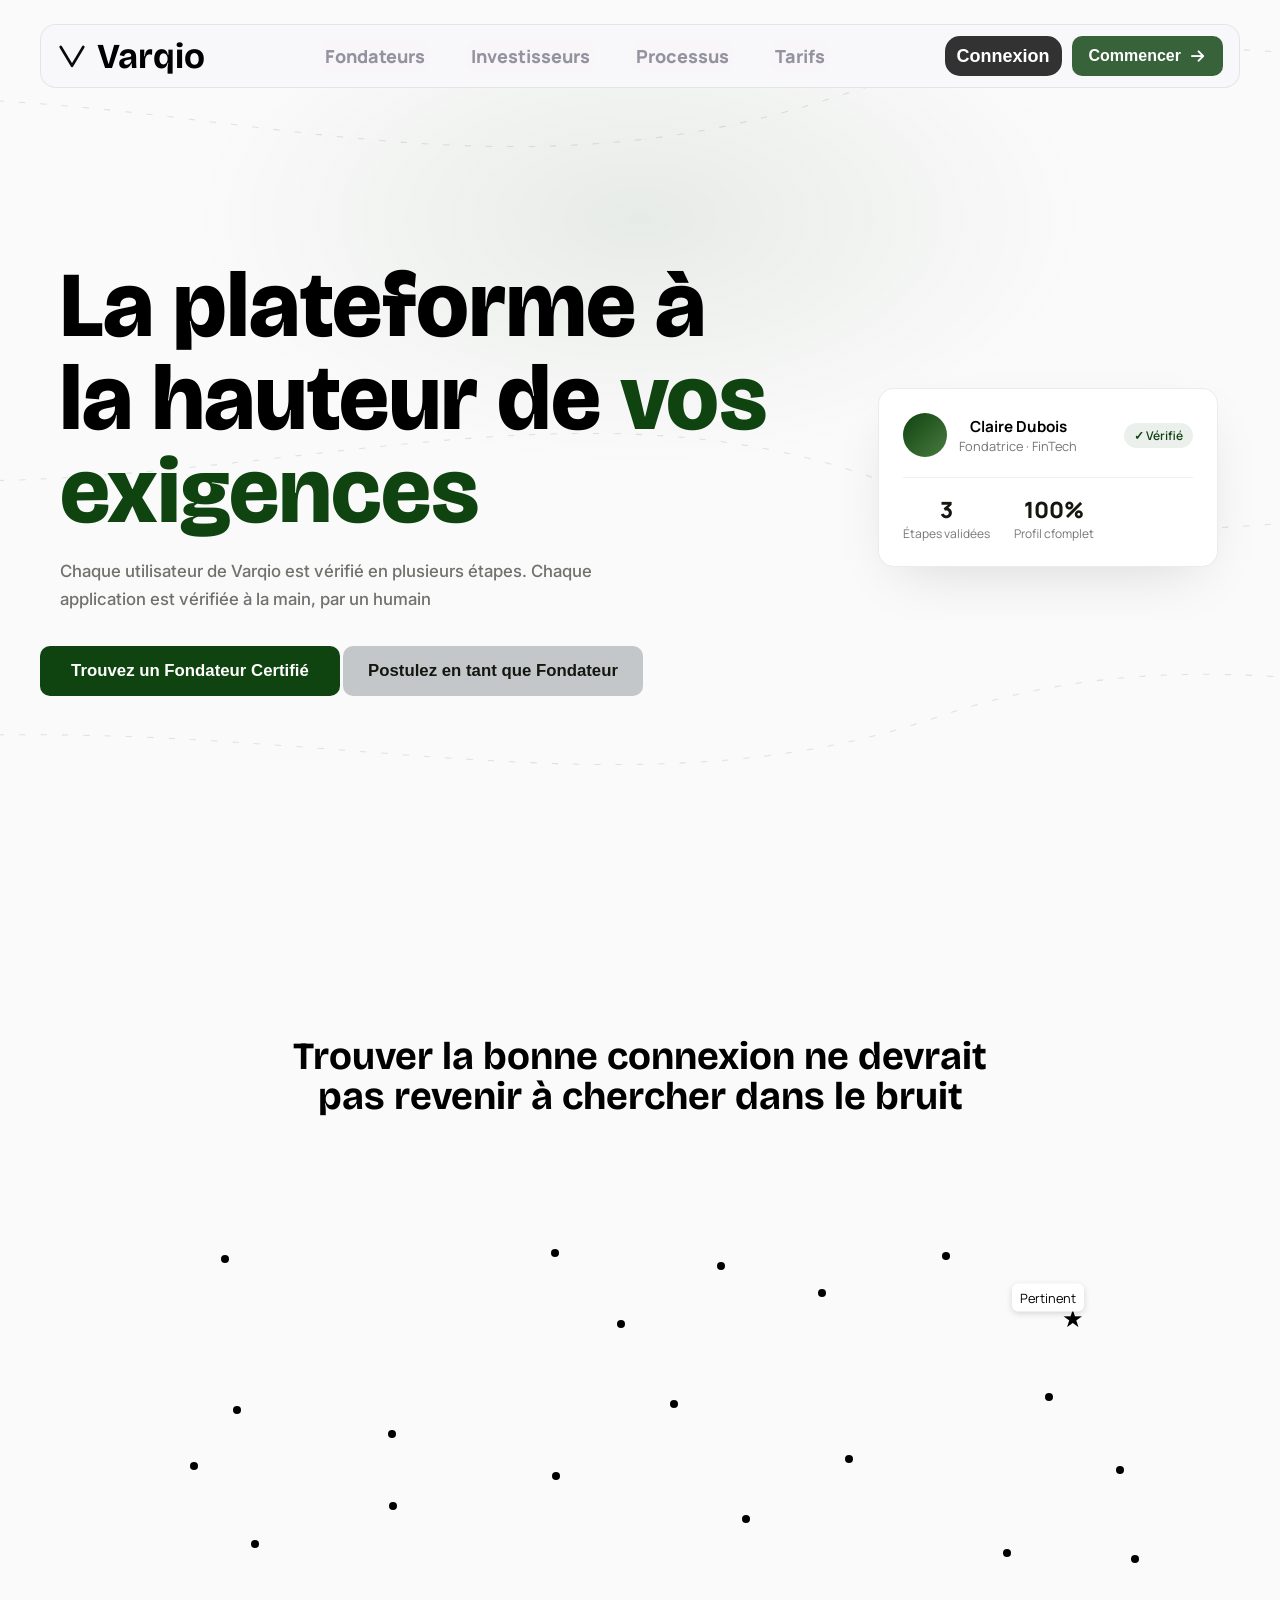
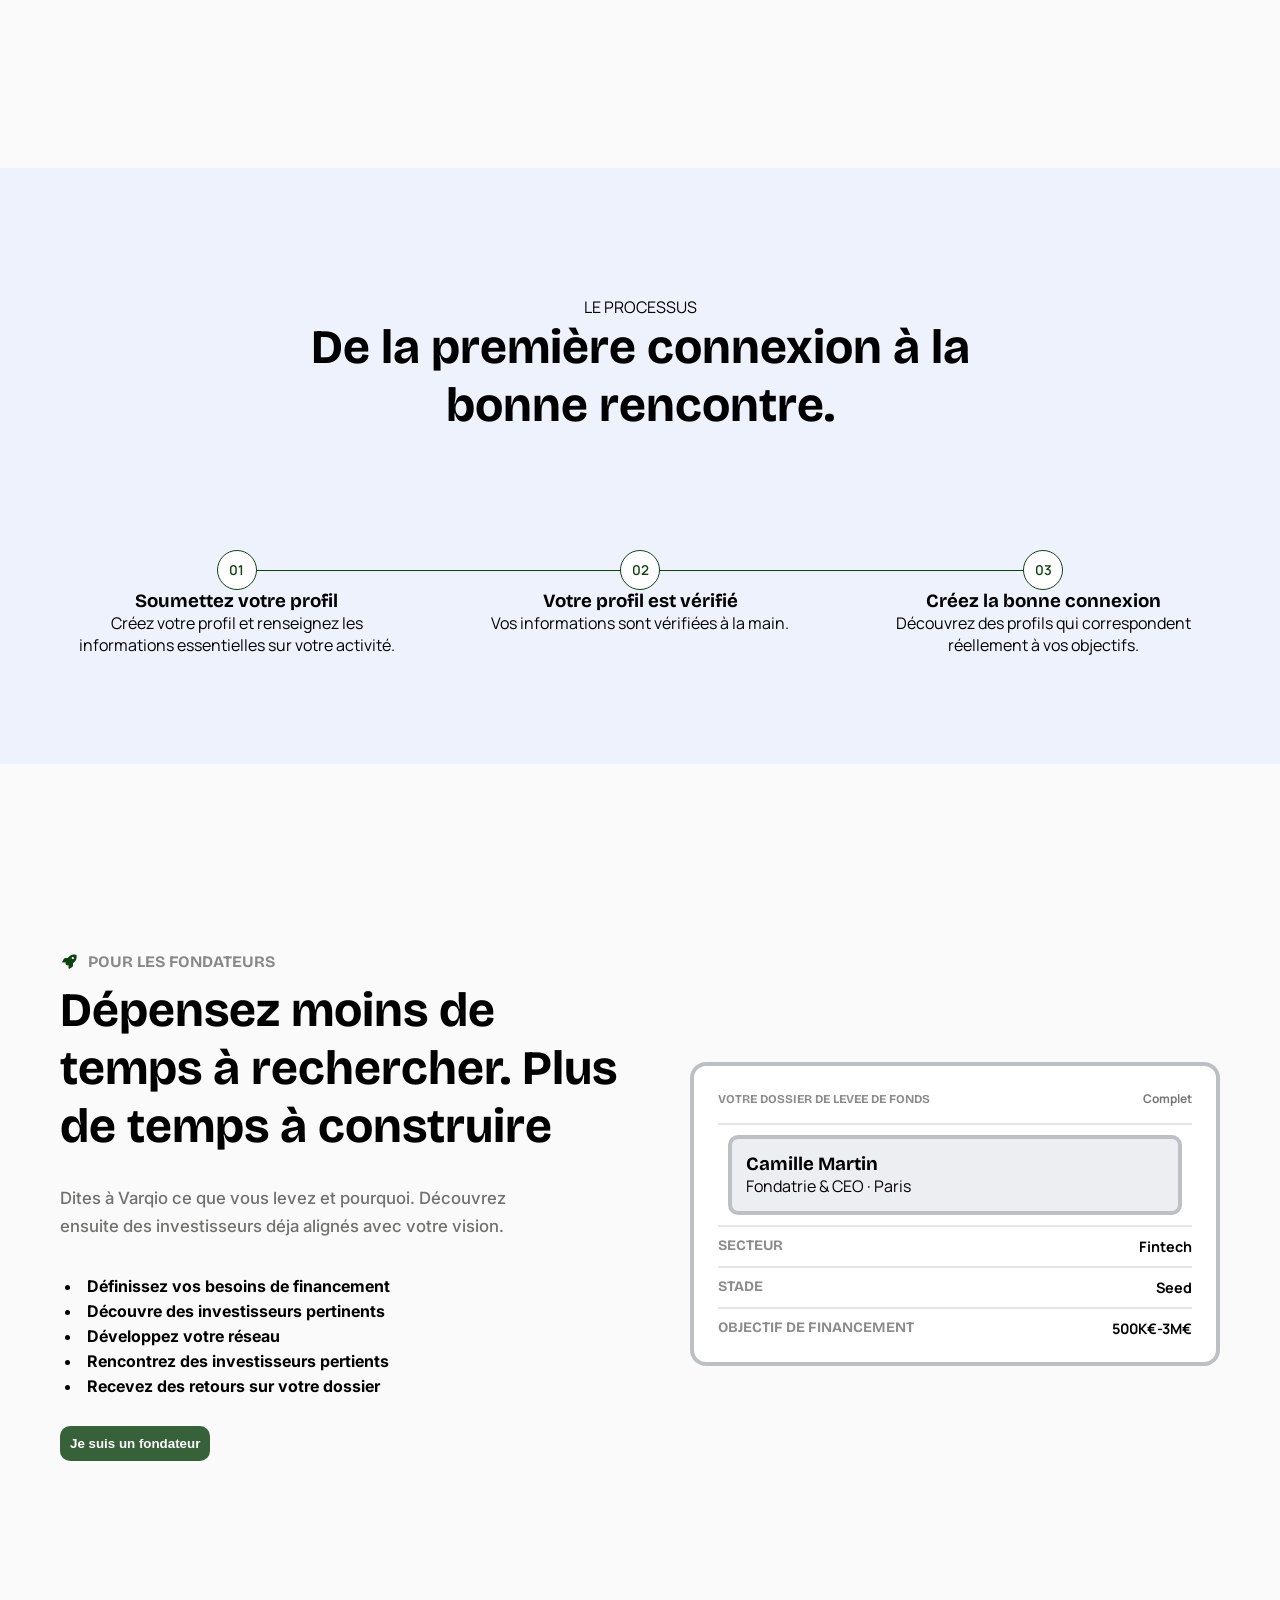
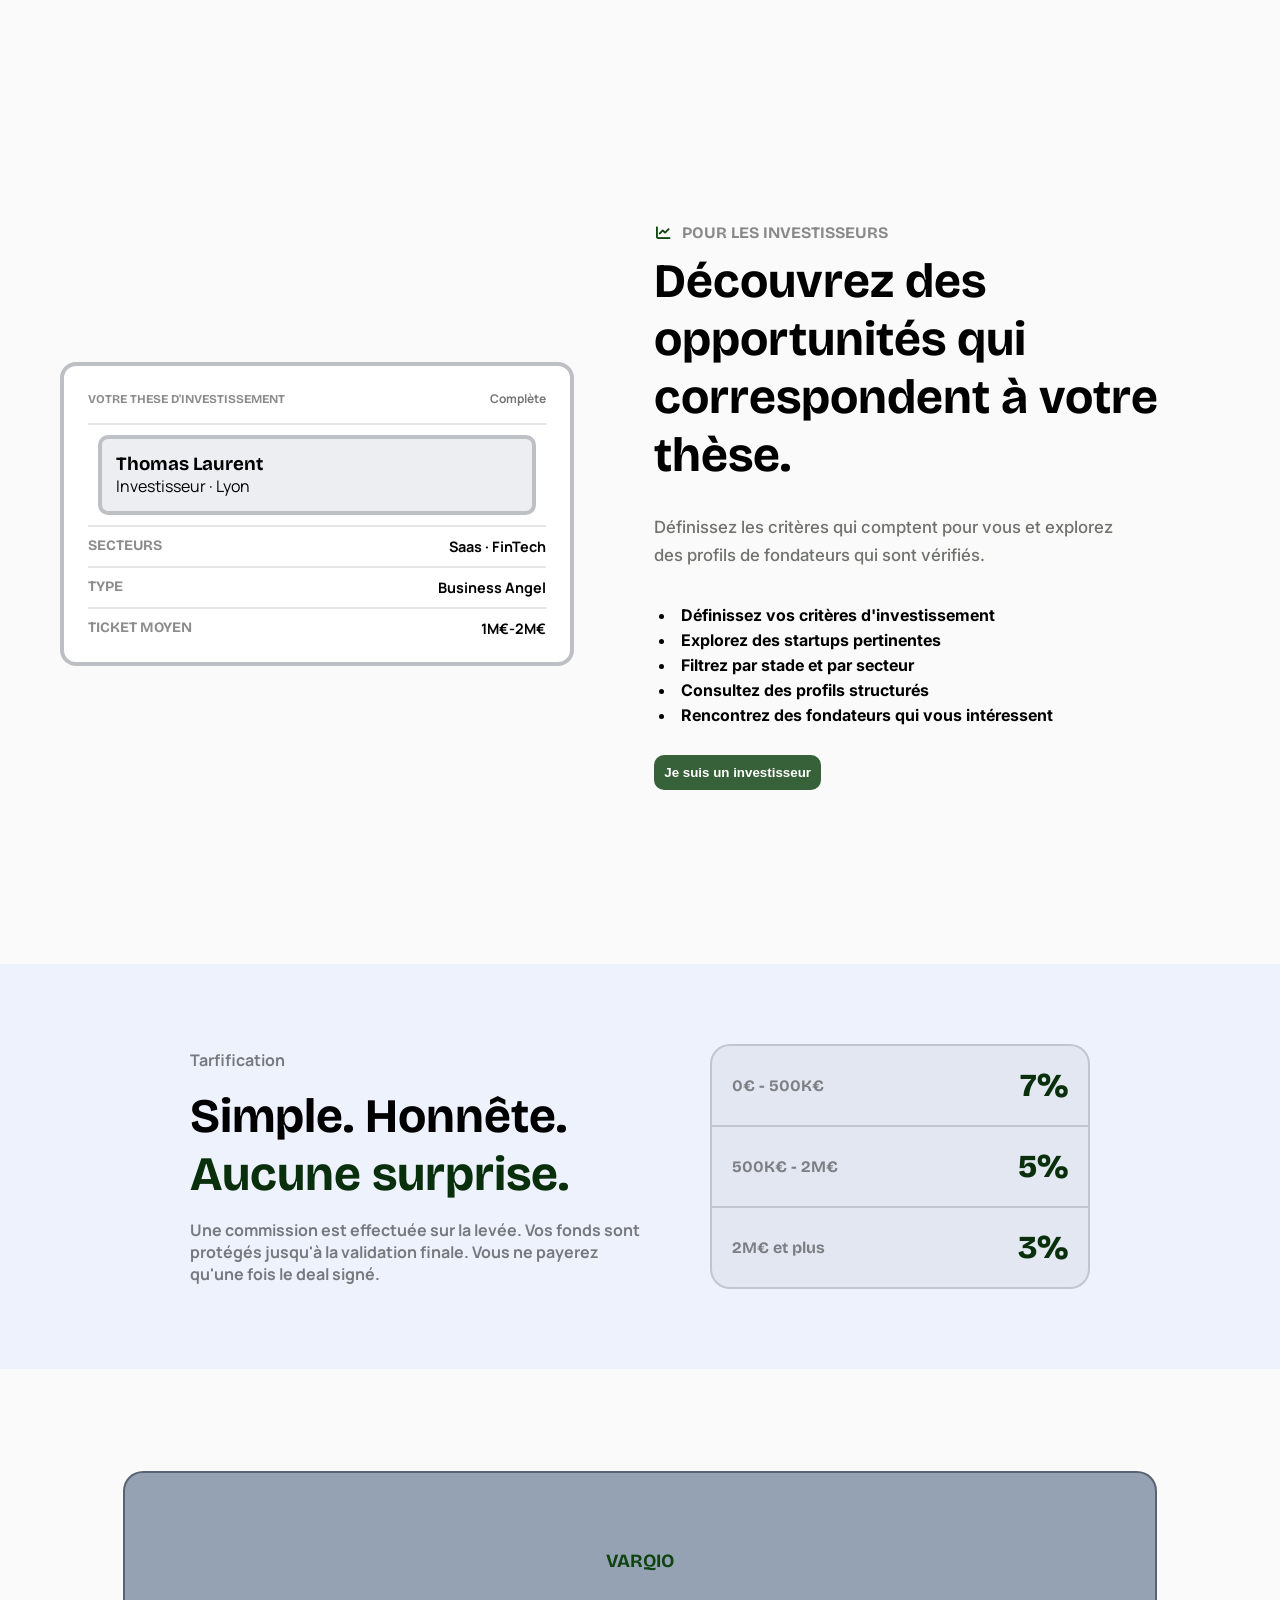
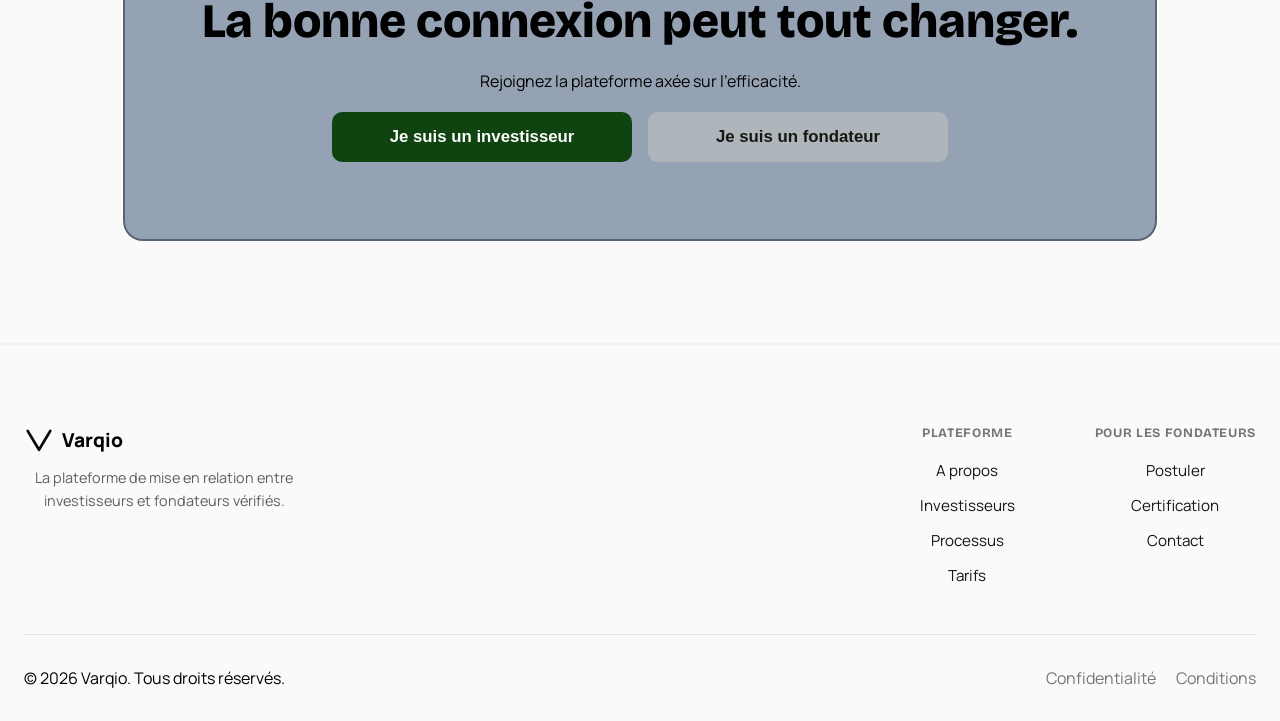
==== commit edcaf40d: "Varqio 19/10/2026 v01" ====
--- a/index.html
+++ b/index.html
@@ -73,10 +73,9 @@
 
         <div class="hero-h-content reveal-left">
             <div class="top-hero-h">
-                <h1 class="hero-h-h1"> La plateforme à la hauteur de <span> vos exigences</span></h1>
-                
-            </div>
-            <p class="hero-h-p"> Chaque utilisateur de Varqio est vérifié en plusieurs étapes. Chaque application est vérifiée à la main, par un humain</p>
+                <h1 class="hero-h1"> La plateforme à la hauteur de <span> vos exigences</span></h1>
+                <p class="hero-p"> Chaque utilisateur de Varqio est vérifié en plusieurs étapes. Chaque application est vérifiée à la main, par un humain</p>
+            </div>
             <div class="hero-home-btns">
                 <button class="investisseur-btn"> Trouvez un Fondateur Certifié </button>
                 <button class="postul-btn"> Postulez en tant que Fondateur</button>
--- a/CSS/Components/cards.css
+++ b/CSS/Components/cards.css
@@ -236,10 +236,15 @@
 }
 
 .hero-f-card {
-    width: 400px;
-    height:200px;
-
-    background-color: rgba(0, 0, 0, 0.15);
+    width: 100%;
+    max-width: 380px;
+
+    border-radius: 16px;
+    background-color: white;
+    border: 1px solid rgba(0, 0, 0, 0.08);
+    box-shadow: 0 20px 60px -20px rgba(0, 0, 0, 0.15);
+
+    padding: 24px;
 }
 
 @media screen and (max-width: 1020px) {
@@ -355,3 +360,10 @@
     text-align: left;
 }
 
+.ih-card {
+    display:flex;
+
+    width: 400px;
+    height: 200px;
+    background-color: rgba(0, 0, 0, 0.4);
+}
--- a/CSS/base/global.css
+++ b/CSS/base/global.css
@@ -140,13 +140,6 @@
     }
 }
 
-.reveal,
-.reveal-left,
-.reveal-up {
-    opacity: 0;
-    transition: opacity 0.7s ease, transform 0.7s ease;
-}
-
 .reveal-left {
     transform: translateX(-30px);
 }
@@ -155,9 +148,22 @@
     transform: translateY(24px);
 }
 
+.reveal-right {
+    transform: translateX(30px);
+}
+
+.reveal,
+.reveal-left,
+.reveal-up,
+.reveal-right {
+    opacity: 0;
+    transition: opacity 0.7s ease, transform 0.7s ease;
+}
+
 .reveal.visible,
 .reveal-left.visible,
-.reveal-up.visible {
+.reveal-up.visible, 
+.reveal-right.visible {
     opacity: 1;
     transform: translate(0, 0);
 }
--- a/CSS/base/typography.css
+++ b/CSS/base/typography.css
@@ -43,25 +43,40 @@
 }
 
 h4 {
-    color: rgba(0, 0, 0, 0.45)
+    color: rgba(0, 0, 0, 0.45);
 }
 
-.hero-h-h1 {
+.hero-h1 {
     font-weight: 800;
-    font-size: clamp(2.9rem, 6vw + 1rem, 6rem);
     text-align: left;
+    font-size: clamp(2.6rem, 6vw + 1rem, 6rem);
     color: black;
 }
 
-.f-hero-h1 {
-    font-weight: 800;
+.hero-p {
+    width: 90%;
+    max-width: 600px;
+
+    margin: 0;
+
     text-align: left;
-    font-size: clamp(2.7rem, 6vw + 1rem, 6rem);
-    color: black;
+    font-size: 1.05rem;
+    line-height: 1.65;
+
+    color: var(--mutée);
+    font-weight: 500;
+    font-family: 'Inter', sans-serif;
 }
 
-.f-hero-h1 span {
-    color: var(--coul-princ)
+@media screen and (max-width: 1020px) {
+    .hero-h1, .hero-p  {
+        text-align:center;
+    }
+    
+}
+
+.hero-h1 span {
+    color: var(--coul-princ);
 }
  
 h2 {
@@ -73,4 +88,3 @@
 .HomeProcessus  > p {
     font-weight: 700;
 }
-
--- a/CSS/layout/hero-home.css
+++ b/CSS/layout/hero-home.css
@@ -48,31 +48,15 @@
 
 .top-hero-h {
     display: flex;
-    align-items: center;
-    justify-content: center;
+    flex-direction: column;
+    align-items: flex-start;
+    justify-content: flex-start;
 
-    gap: clamp(40px, 6vw, 90px);
+    gap:20px;
 
     width: 100%;
-    padding: 20px;
+    padding: 0 20px;
 }
-
-.hero-h-p {
-    width: 90%;
-    max-width: 600px;
-
-    margin: 0;
-
-    text-align: left;
-    font-size: 1.05rem;
-    line-height: 1.65;
-     padding: 20px;
-
-    color: var(--mutée);
-    font-weight: 500;
-    font-family: 'Inter', sans-serif;
-}
-
 .hero-h-grid {
     display: grid;
     grid-template-columns: 2fr 1fr;
@@ -183,20 +167,10 @@
         margin: 0;
     }
 
-    .hero-h-h1 {
-        text-align: center;
+    .top-hero-h {
+        align-items: center;
     }
-
-    .top-h-hero {
-        padding: 0;
-    }
-
-    .hero-h-p {
-        width: 100%;
-        padding: 10px 0;
-        text-align: center;
-    }
-
+    
     .hero-btns {
         flex-wrap: wrap;
         justify-content: center;
--- a/CSS/pages/home.css
+++ b/CSS/pages/home.css
@@ -33,12 +33,6 @@
     gap: 70px;
     margin: 75px auto 0;
 }
-
-.probspot span {
-    color: var(--coul-princ);
-    font-weight: 800;
-}
-
 
 i {
     background-color: transparent;
